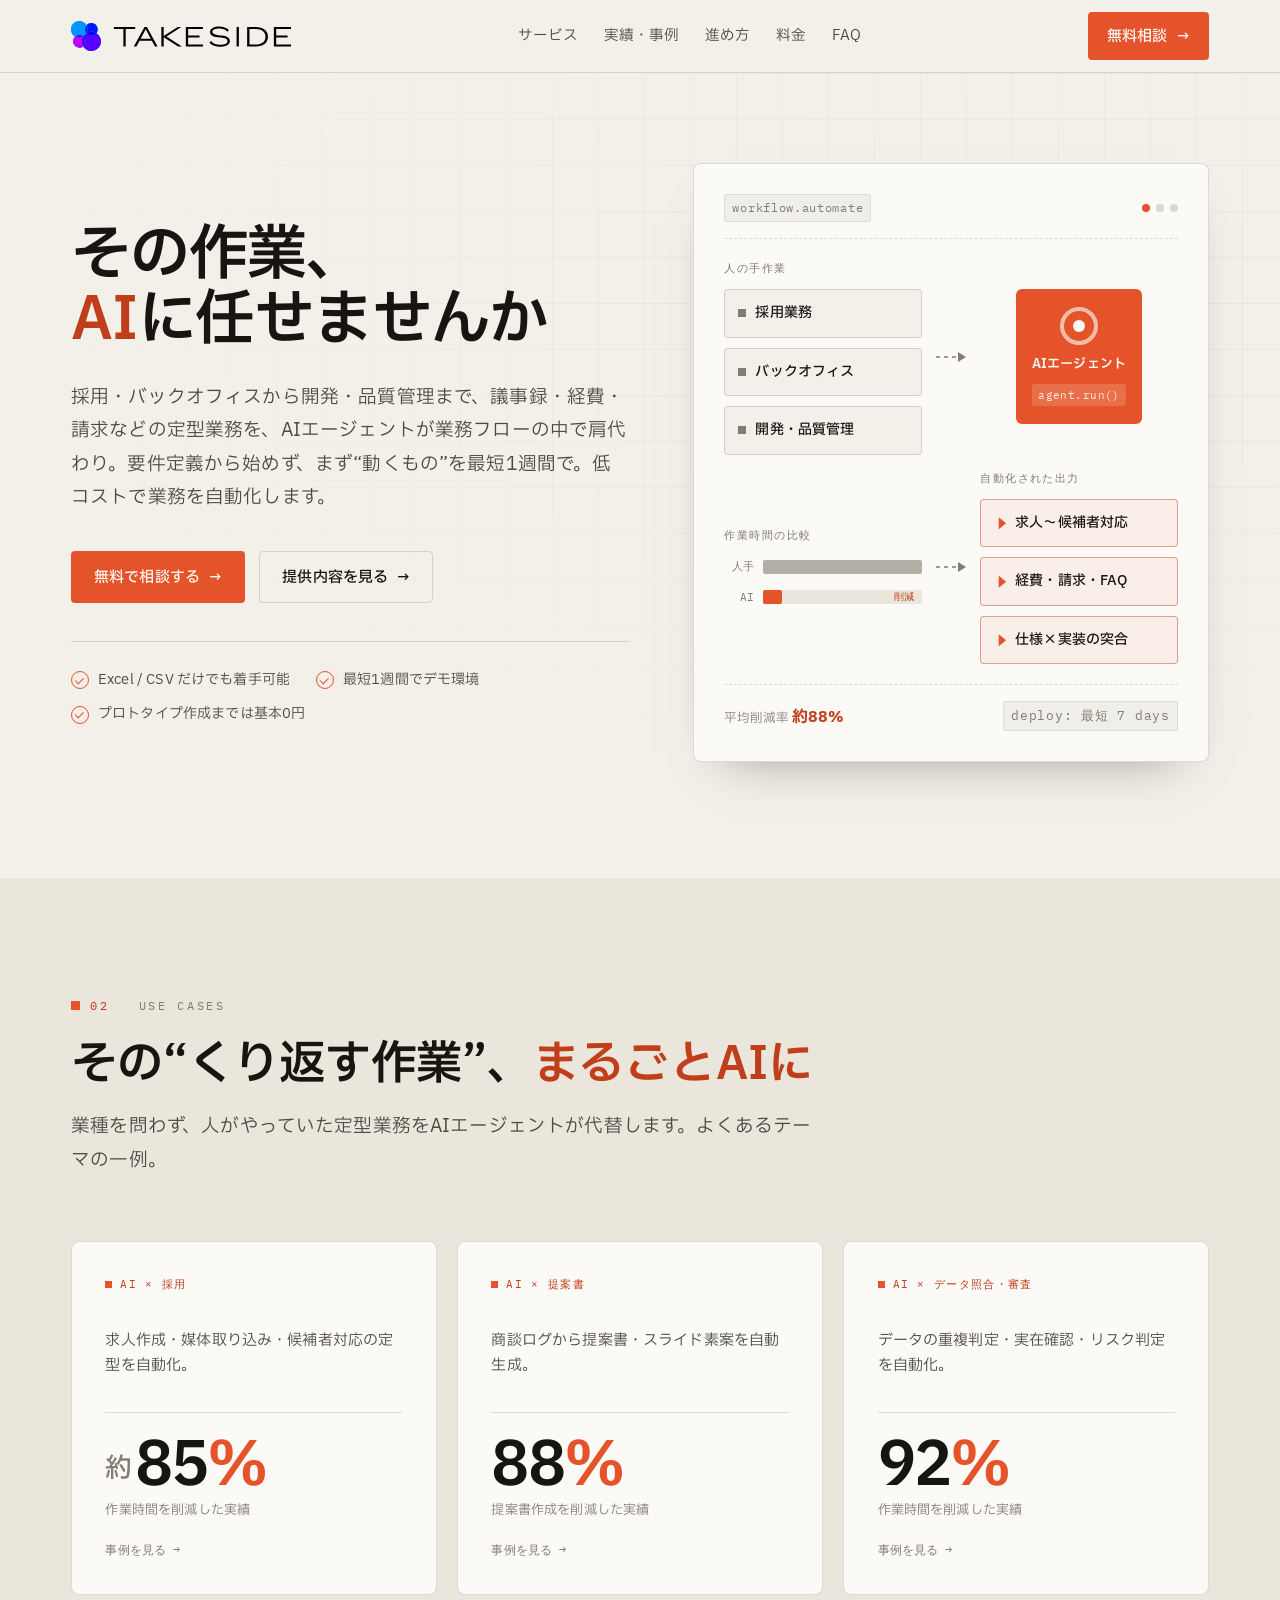
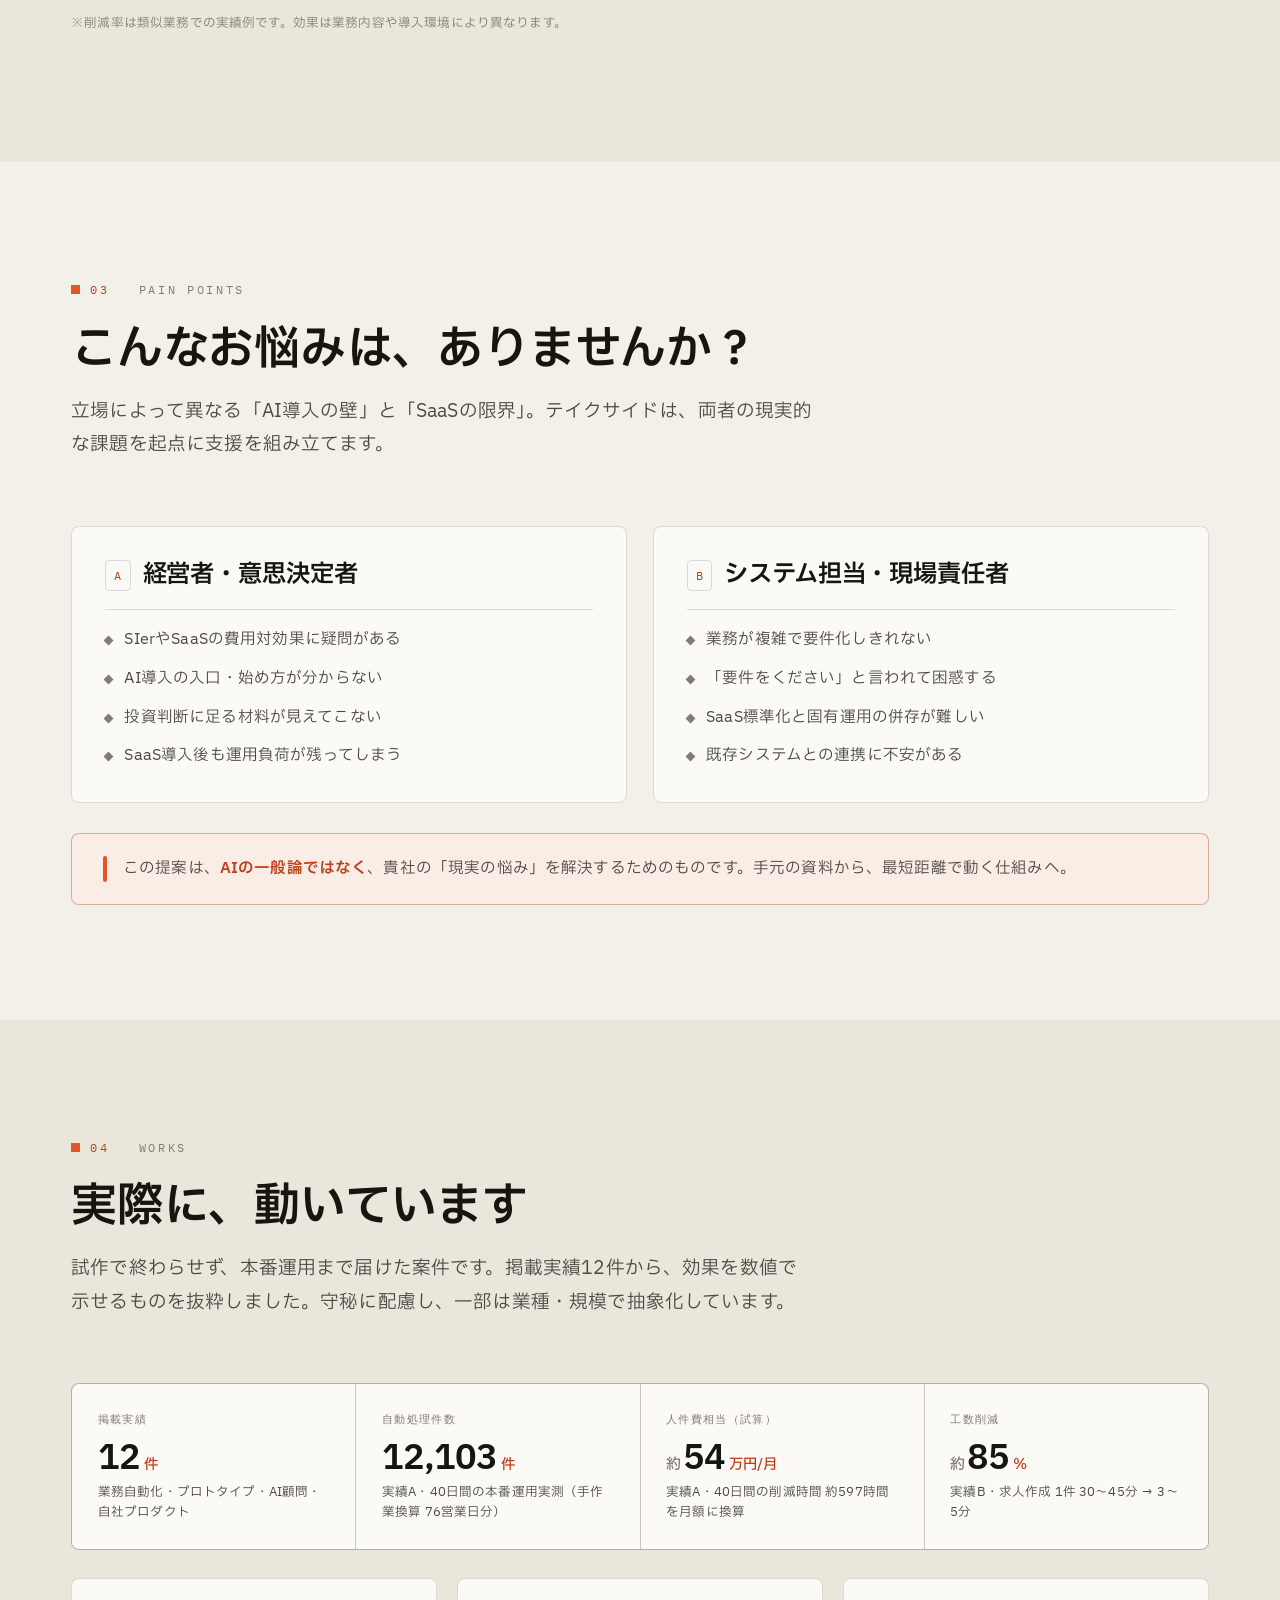
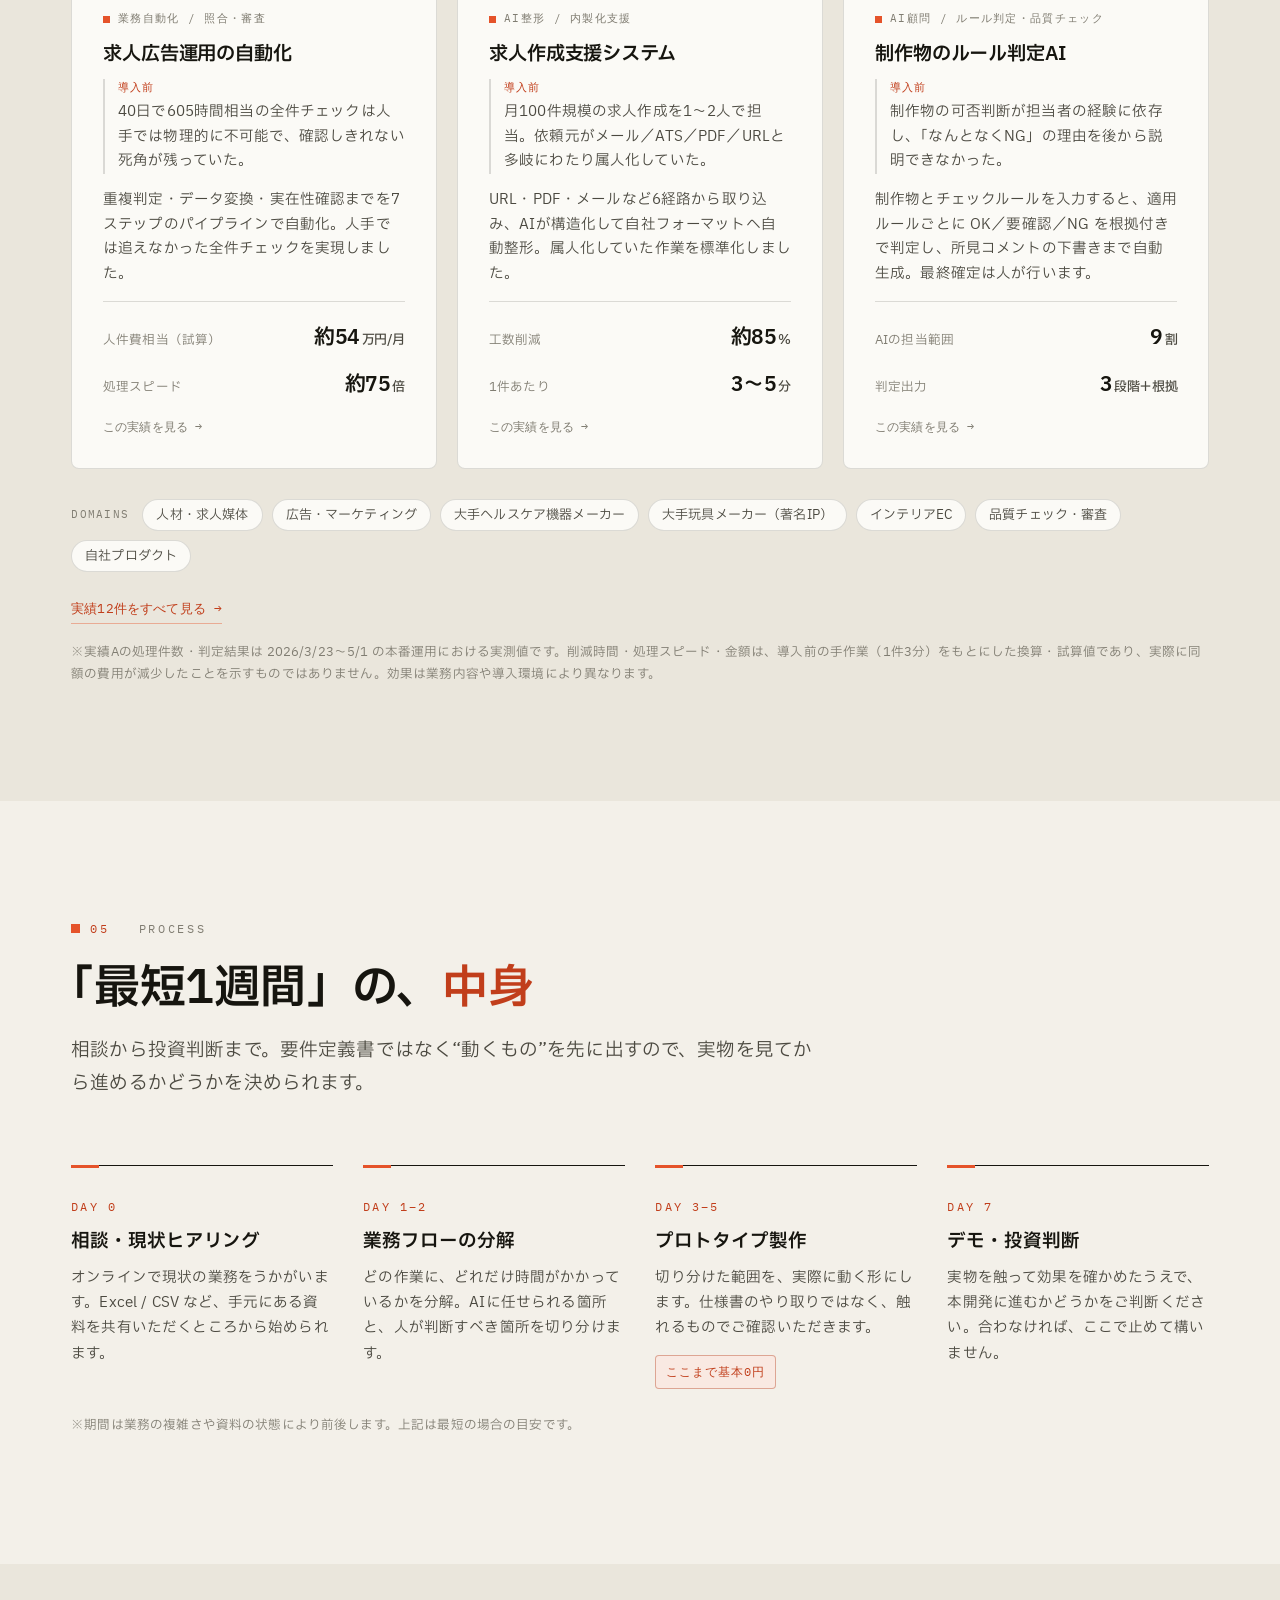
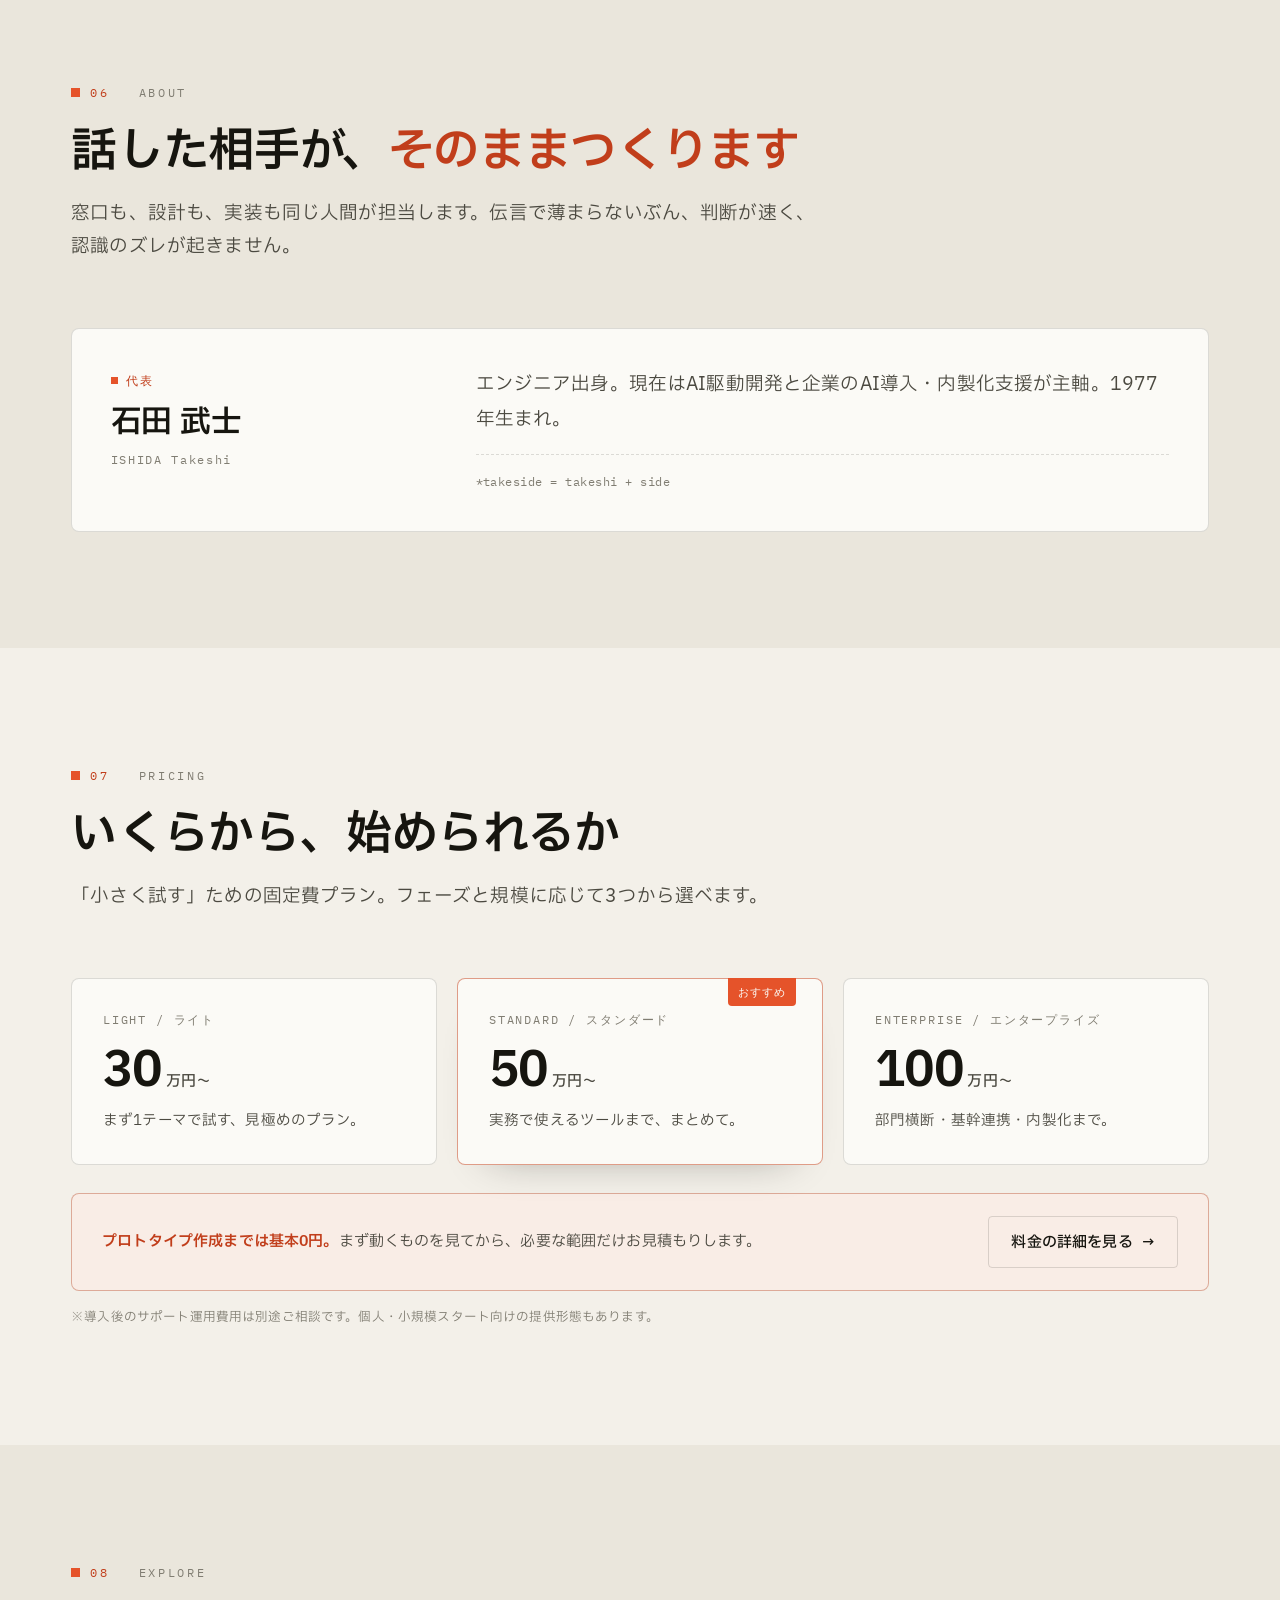
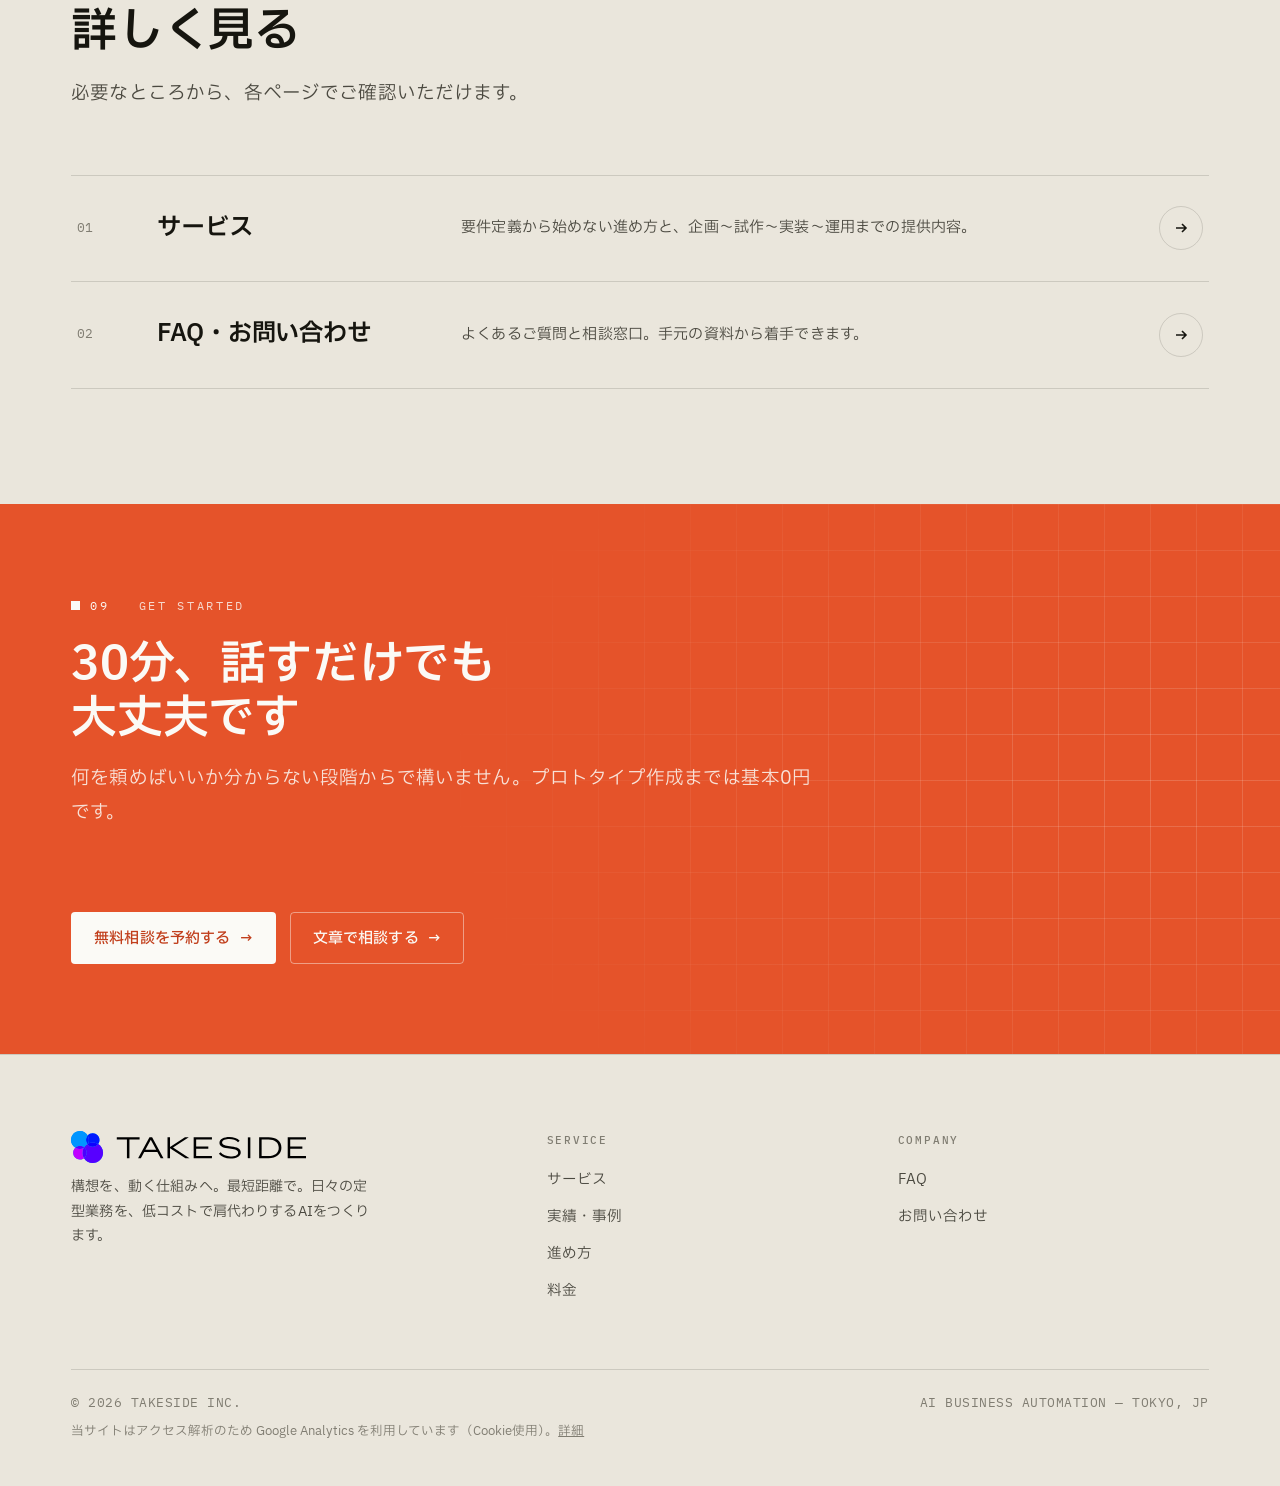
==== index.html @ a8984a15 "style: 見出しの文末の句点を外す Co-Authored-By: Claude Opus 5.5 <noreply@anthropic.com>" ====
<!DOCTYPE html>
<html lang="ja">
<head>
<meta charset="UTF-8" />
<meta name="viewport" content="width=device-width, initial-scale=1.0" />
<!-- Google Analytics (GA4) -->
<script async src="https://www.googletagmanager.com/gtag/js?id=G-G6KXZJPGRD"></script>
<script>
  window.dataLayer = window.dataLayer || [];
  function gtag(){dataLayer.push(arguments);}
  gtag('js', new Date());
  gtag('config', 'G-G6KXZJPGRD');
</script>
<meta name="theme-color" content="#F3F0E9" />
<meta name="description" content="テイクサイド株式会社 — 採用・バックオフィスから開発・品質管理まで、議事録・経費・請求などの定型業務をAIエージェントが自動化・代行。要件定義から始めず、まず動くものを最短1週間で。低コストで業務を肩代わりするAIをつくります。" />
<title>テイクサイド株式会社 | AI業務自動化・代行（採用・バックオフィス・開発）</title>
<link rel="canonical" href="https://takeside.co.jp/" />

<!-- OGP / SNS共有 -->
<meta property="og:type" content="website" />
<meta property="og:site_name" content="テイクサイド株式会社" />
<meta property="og:locale" content="ja_JP" />
<meta property="og:url" content="https://takeside.co.jp/" />
<meta property="og:title" content="その作業、AIに任せませんか| テイクサイド株式会社" />
<meta property="og:description" content="テイクサイド株式会社 — 採用・バックオフィスから開発・品質管理まで、議事録・経費・請求などの定型業務をAIエージェントが自動化・代行。要件定義から始めず、まず動くものを最短1週間で。低コストで業務を肩代わりするAIをつくります。" />
<meta property="og:image" content="https://takeside.co.jp/og-image.png" />
<meta property="og:image:width" content="1200" />
<meta property="og:image:height" content="630" />
<meta property="og:image:alt" content="テイクサイド株式会社 — その作業、AIに任せませんか。プロトタイプ作成まで基本0円・最短1週間でデモ。" />

<!-- Twitter / X カード -->
<meta name="twitter:card" content="summary_large_image" />
<meta name="twitter:title" content="その作業、AIに任せませんか| テイクサイド株式会社" />
<meta name="twitter:description" content="テイクサイド株式会社 — 採用・バックオフィスから開発・品質管理まで、議事録・経費・請求などの定型業務をAIエージェントが自動化・代行。要件定義から始めず、まず動くものを最短1週間で。低コストで業務を肩代わりするAIをつくります。" />
<meta name="twitter:image" content="https://takeside.co.jp/og-image.png" />

<link rel="icon" type="image/svg+xml" href="favicon.svg" />
<link rel="icon" type="image/png" sizes="32x32" href="favicon-32.png" />
<link rel="icon" type="image/png" sizes="16x16" href="favicon-16.png" />
<link rel="icon" href="favicon.ico" sizes="any" />
<link rel="apple-touch-icon" href="apple-touch-icon.png" />

<link rel="preconnect" href="https://fonts.googleapis.com" />
<link rel="preconnect" href="https://fonts.gstatic.com" crossorigin />
<link href="https://fonts.googleapis.com/css2?family=IBM+Plex+Mono:wght@400;500;600&family=IBM+Plex+Sans+JP:wght@400;500;600;700&family=IBM+Plex+Sans:wght@400;500;600&display=swap" rel="stylesheet" />
<link rel="stylesheet" href="styles.css" />

<!-- 構造化データ（組織情報） -->
<script type="application/ld+json">
{
  "@context": "https://schema.org",
  "@type": "Organization",
  "name": "テイクサイド株式会社",
  "alternateName": "TAKESIDE INC.",
  "url": "https://takeside.co.jp/",
  "logo": "https://takeside.co.jp/logo-takeside-color.png",
  "image": "https://takeside.co.jp/og-image.png",
  "description": "中小企業向けAI業務自動化・代行 & プロトタイプ・ツール開発。要件定義から始めず、まず動くプロトタイプを作り、実物を見ながら投資判断できる進め方を提供。",
  "email": "takeshi.ishida@takeside.co.jp",
  "address": {
    "@type": "PostalAddress",
    "postalCode": "167-0034",
    "addressRegion": "東京都",
    "addressLocality": "杉並区",
    "streetAddress": "桃井3-7-2-403",
    "addressCountry": "JP"
  },
  "founder": { "@type": "Person", "name": "石田 武士" },
  "knowsAbout": ["AI業務自動化・代行", "プロトタイプ開発", "業務自動化", "AIツール開発"]
}
</script>

<!-- 構造化データ（サービス・料金）— 金額はサイト掲載の固定費プランと一致させること -->
<script type="application/ld+json">
{
  "@context": "https://schema.org",
  "@type": "Service",
  "name": "AI業務自動化・代行 / プロトタイプ開発",
  "serviceType": "AI業務自動化",
  "url": "https://takeside.co.jp/service.html",
  "provider": {
    "@type": "Organization",
    "name": "テイクサイド株式会社",
    "url": "https://takeside.co.jp/"
  },
  "areaServed": { "@type": "Country", "name": "日本" },
  "description": "議事録・経費・請求などの定型業務をAIエージェントが肩代わり。要件定義から始めず、まず動くプロトタイプを最短1週間で作り、実物を見てから投資判断できます。プロトタイプ作成までは基本0円。",
  "hasOfferCatalog": {
    "@type": "OfferCatalog",
    "name": "固定費プラン",
    "itemListElement": [
      {
        "@type": "Offer",
        "name": "ライトプラン",
        "description": "1テーマの課題整理・簡易プロトタイプ作成・技術検証（PoC）",
        "priceSpecification": { "@type": "PriceSpecification", "minPrice": 300000, "priceCurrency": "JPY" }
      },
      {
        "@type": "Offer",
        "name": "スタンダードプラン",
        "description": "複数テーマの課題整理・実務で使えるツール開発・既存データ連携・運用テスト",
        "priceSpecification": { "@type": "PriceSpecification", "minPrice": 500000, "priceCurrency": "JPY" }
      },
      {
        "@type": "Offer",
        "name": "エンタープライズ",
        "description": "部門横断の業務フロー再構築・基幹システムAPI連携・セキュリティ要件対応・内製化支援",
        "priceSpecification": { "@type": "PriceSpecification", "minPrice": 1000000, "priceCurrency": "JPY" }
      }
    ]
  }
}
</script>
</head>
<body>

<!-- ============================ HEADER ============================ -->
<header class="site-header">
  <div class="wrap nav">
    <a class="brand" href="index.html" aria-label="TAKESIDE INC.">
      <img class="brand-logo" src="logo-takeside-color.svg" alt="TAKESIDE INC." width="300" height="41" />
    </a>
    <nav>
      <ul class="nav-links">
        <li><a href="service.html">サービス</a></li>
        <li><a href="works.html">実績・事例</a></li>
        <li><a href="index.html#process">進め方</a></li>
        <li><a href="pricing.html">料金</a></li>
        <li><a href="contact.html#faq">FAQ</a></li>
        <li class="m-cta"><a href="contact.html#contact">無料相談</a></li>
      </ul>
    </nav>
    <a class="btn btn-primary" href="contact.html#contact">無料相談<span class="arr">→</span></a>
    <button class="btn btn-ghost nav-toggle" aria-label="メニュー" aria-expanded="false">☰</button>
  </div>
</header>

<main>

<!-- ============================ HERO ============================ -->
<section class="hero">
  <div class="wrap hero-grid">
    <div class="hero-copy">
      <h1>その作業、<br /><span class="accent">AI</span>に任せませんか</h1>
      <p class="lead">採用・バックオフィスから開発・品質管理まで、議事録・経費・請求などの定型業務を、AIエージェントが業務フローの中で肩代わり。要件定義から始めず、まず“動くもの”を最短1週間で。低コストで業務を自動化します。</p>
      <div class="hero-cta">
        <a class="btn btn-primary" href="contact.html#contact">無料で相談する<span class="arr">→</span></a>
        <a class="btn btn-ghost" href="service.html#services">提供内容を見る<span class="arr">→</span></a>
      </div>
      <ul class="trust">
        <li><span class="tick"></span>Excel / CSV だけでも着手可能</li>
        <li><span class="tick"></span>最短1週間でデモ環境</li>
        <li><span class="tick"></span>プロトタイプ作成までは基本0円</li>
      </ul>
    </div>

    <!-- pipeline diagram -->
    <div class="pipe reveal">
      <div class="pipe-head">
        <span>workflow.automate</span>
        <span class="pipe-dots"><i></i><i></i><i></i></span>
      </div>
      <div class="pipe-flow">
        <div class="pipe-col">
          <span class="col-label">人の手作業</span>
          <div class="chip in"><span class="glyph"></span>採用業務</div>
          <div class="chip in"><span class="glyph"></span>バックオフィス</div>
          <div class="chip in"><span class="glyph"></span>開発・品質管理</div>
        </div>
        <div class="pipe-arrow" aria-hidden="true">
          <svg viewBox="0 0 30 16"><line class="ln" x1="0" y1="8" x2="22" y2="8"/><path class="hd" d="M22 3l8 5-8 5z"/></svg>
        </div>
        <div class="pipe-node">
          <span class="ring"><span class="pulse"></span><span class="core"></span></span>
          <span class="nm">AIエージェント</span>
          <span class="ev">agent.run()</span>
        </div>
      </div>
      <div class="pipe-flow" style="margin-top:14px;">
        <div class="pipe-reduce" aria-label="作業時間の比較イメージ。手作業に対し、AI導入後は作業時間を大幅に削減">
          <span class="rd-label">作業時間の比較</span>
          <div class="rd-row">
            <span class="rd-k">人手</span>
            <span class="rd-bar"><i class="rd-fill rd-manual" style="width:100%"></i></span>
          </div>
          <div class="rd-row">
            <span class="rd-k">AI</span>
            <span class="rd-bar"><i class="rd-fill rd-ai" style="width:12%"></i><span class="rd-cut">削減</span></span>
          </div>
        </div>
        <div class="pipe-arrow" aria-hidden="true">
          <svg viewBox="0 0 30 16"><line class="ln" x1="0" y1="8" x2="22" y2="8"/><path class="hd" d="M22 3l8 5-8 5z"/></svg>
        </div>
        <div class="pipe-col">
          <span class="col-label">自動化された出力</span>
          <div class="chip out"><span class="glyph"></span>求人〜候補者対応</div>
          <div class="chip out"><span class="glyph"></span>経費・請求・FAQ</div>
          <div class="chip out"><span class="glyph"></span>仕様×実装の突合</div>
        </div>
      </div>
      <div class="pipe-foot">
        <span class="stat">平均削減率 <b>約88%</b></span>
        <span class="code">deploy: 最短 7 days</span>
      </div>
    </div>
  </div>
</section>

<!-- ============================ USE CASES ============================ -->
<section class="section usecases" id="usecases">
  <div class="wrap">
    <div class="section-head">
      <span class="eyebrow"><span class="idx">02</span>&nbsp;&nbsp;Use Cases</span>
      <h2 class="h2">その“くり返す作業”、<span class="accent">まるごとAIに</span></h2>
      <p class="lead">業種を問わず、人がやっていた定型業務をAIエージェントが代替します。よくあるテーマの一例。</p>
    </div>

    <div class="cases">
      <a class="case reveal" href="works.html#work-b">
        <span class="tag">AI × 採用</span>
        <p class="desc">求人作成・媒体取り込み・候補者対応の定型を自動化。</p>
        <div class="stat">
          <div class="num"><span class="approx">約</span>85<em>%</em></div>
          <div class="cap">作業時間を削減した実績</div>
        </div>
        <span class="more">事例を見る →</span>
      </a>
      <a class="case reveal" href="works.html#ref-proposal">
        <span class="tag">AI × 提案書</span>
        <p class="desc">商談ログから提案書・スライド素案を自動生成。</p>
        <div class="stat">
          <div class="num">88<em>%</em></div>
          <div class="cap">提案書作成を削減した実績</div>
        </div>
        <span class="more">事例を見る →</span>
      </a>
      <a class="case reveal" href="works.html#ref-audit">
        <span class="tag">AI × データ照合・審査</span>
        <p class="desc">データの重複判定・実在確認・リスク判定を自動化。</p>
        <div class="stat">
          <div class="num">92<em>%</em></div>
          <div class="cap">作業時間を削減した実績</div>
        </div>
        <span class="more">事例を見る →</span>
      </a>
    </div>
    <p class="cases-note">※削減率は類似業務での実績例です。効果は業務内容や導入環境により異なります。</p>
  </div>
</section>

<!-- ============================ PAIN POINTS ============================ -->
<section class="section">
  <div class="wrap">
    <div class="section-head">
      <span class="eyebrow"><span class="idx">03</span>&nbsp;&nbsp;Pain Points</span>
      <h2 class="h2">こんなお悩みは、ありませんか？</h2>
      <p class="lead">立場によって異なる「AI導入の壁」と「SaaSの限界」。テイクサイドは、両者の現実的な課題を起点に支援を組み立てます。</p>
    </div>

    <div class="pains">
      <div class="pain reveal">
        <div class="who"><span class="no">A</span><h3>経営者・意思決定者</h3></div>
        <ul>
          <li>SIerやSaaSの費用対効果に疑問がある</li>
          <li>AI導入の入口・始め方が分からない</li>
          <li>投資判断に足る材料が見えてこない</li>
          <li>SaaS導入後も運用負荷が残ってしまう</li>
        </ul>
      </div>
      <div class="pain reveal">
        <div class="who"><span class="no">B</span><h3>システム担当・現場責任者</h3></div>
        <ul>
          <li>業務が複雑で要件化しきれない</li>
          <li>「要件をください」と言われて困惑する</li>
          <li>SaaS標準化と固有運用の併存が難しい</li>
          <li>既存システムとの連携に不安がある</li>
        </ul>
      </div>
      <div class="pain-foot reveal">
        <span class="bar"></span>
        <p>この提案は、<b>AIの一般論ではなく</b>、貴社の「現実の悩み」を解決するためのものです。手元の資料から、最短距離で動く仕組みへ。</p>
      </div>
    </div>
  </div>
</section>

<!-- ============================ WORKS ============================ -->
<section class="section works-teaser" id="works">
  <div class="wrap">
    <div class="section-head">
      <span class="eyebrow"><span class="idx">04</span>&nbsp;&nbsp;Works</span>
      <h2 class="h2">実際に、動いています</h2>
      <p class="lead">試作で終わらせず、本番運用まで届けた案件です。掲載実績12件から、効果を数値で示せるものを抜粋しました。守秘に配慮し、一部は業種・規模で抽象化しています。</p>
    </div>

    <!-- 実績の「総量」を先に置く。カード3枚だけだと“たまたま良い案件”に見えるため -->
    <div class="wk-figures reveal">
      <div class="wk-fig">
        <span class="k">掲載実績</span>
        <span class="v">12<em>件</em></span>
        <span class="s">業務自動化・プロトタイプ・AI顧問・自社プロダクト</span>
      </div>
      <div class="wk-fig">
        <span class="k">自動処理件数</span>
        <span class="v">12,103<em>件</em></span>
        <span class="s">実績A・40日間の本番運用実測（手作業換算 76営業日分）</span>
      </div>
      <div class="wk-fig">
        <span class="k">人件費相当（試算）</span>
        <span class="v"><span class="approx">約</span>54<em>万円/月</em></span>
        <span class="s">実績A・40日間の削減時間 約597時間を月額に換算</span>
      </div>
      <div class="wk-fig">
        <span class="k">工数削減</span>
        <span class="v"><span class="approx">約</span>85<em>%</em></span>
        <span class="s">実績B・求人作成 1件 30〜45分 → 3〜5分</span>
      </div>
    </div>

    <div class="wk-list">
      <a class="wk reveal" href="works.html#work-a">
        <span class="wk-cat">業務自動化 / 照合・審査</span>
        <h3>求人広告運用の自動化</h3>
        <p class="wk-before"><span class="k">導入前</span>40日で605時間相当の全件チェックは人手では物理的に不可能で、確認しきれない死角が残っていた。</p>
        <p>重複判定・データ変換・実在性確認までを7ステップのパイプラインで自動化。人手では追えなかった全件チェックを実現しました。</p>
        <dl class="wk-metrics">
          <div><dt>人件費相当（試算）</dt><dd>約54<em>万円/月</em></dd></div>
          <div><dt>処理スピード</dt><dd>約75<em>倍</em></dd></div>
        </dl>
        <span class="wk-more">この実績を見る →</span>
      </a>

      <a class="wk reveal" href="works.html#work-b">
        <span class="wk-cat">AI整形 / 内製化支援</span>
        <h3>求人作成支援システム</h3>
        <p class="wk-before"><span class="k">導入前</span>月100件規模の求人作成を1〜2人で担当。依頼元がメール／ATS／PDF／URLと多岐にわたり属人化していた。</p>
        <p>URL・PDF・メールなど6経路から取り込み、AIが構造化して自社フォーマットへ自動整形。属人化していた作業を標準化しました。</p>
        <dl class="wk-metrics">
          <div><dt>工数削減</dt><dd>約85<em>%</em></dd></div>
          <div><dt>1件あたり</dt><dd>3〜5<em>分</em></dd></div>
        </dl>
        <span class="wk-more">この実績を見る →</span>
      </a>

      <a class="wk reveal" href="works.html#work-m">
        <span class="wk-cat">AI顧問 / ルール判定・品質チェック</span>
        <h3>制作物のルール判定AI</h3>
        <p class="wk-before"><span class="k">導入前</span>制作物の可否判断が担当者の経験に依存し、「なんとなくNG」の理由を後から説明できなかった。</p>
        <p>制作物とチェックルールを入力すると、適用ルールごとに OK／要確認／NG を根拠付きで判定し、所見コメントの下書きまで自動生成。最終確定は人が行います。</p>
        <dl class="wk-metrics">
          <div><dt>AIの担当範囲</dt><dd>9<em>割</em></dd></div>
          <div><dt>判定出力</dt><dd>3<em>段階＋根拠</em></dd></div>
        </dl>
        <span class="wk-more">この実績を見る →</span>
      </a>
    </div>

    <!-- 「どの業界でも通じる」の裏付けとして、支援してきた領域の広がりを一列で示す -->
    <div class="wk-domains reveal">
      <span class="lb">Domains</span>
      <span class="d">人材・求人媒体</span>
      <span class="d">広告・マーケティング</span>
      <span class="d">大手ヘルスケア機器メーカー</span>
      <span class="d">大手玩具メーカー（著名IP）</span>
      <span class="d">インテリアEC</span>
      <span class="d">品質チェック・審査</span>
      <span class="d">自社プロダクト</span>
    </div>

    <a class="wk-all" href="works.html">実績12件をすべて見る →</a>
    <p class="wk-note">※実績Aの処理件数・判定結果は 2026/3/23〜5/1 の本番運用における実測値です。削減時間・処理スピード・金額は、導入前の手作業（1件3分）をもとにした換算・試算値であり、実際に同額の費用が減少したことを示すものではありません。効果は業務内容や導入環境により異なります。</p>
  </div>
</section>

<!-- ============================ PROCESS ============================ -->
<section class="section process" id="process">
  <div class="wrap">
    <div class="section-head">
      <span class="eyebrow"><span class="idx">05</span>&nbsp;&nbsp;Process</span>
      <h2 class="h2">「最短1週間」の、<span class="accent">中身</span></h2>
      <p class="lead">相談から投資判断まで。要件定義書ではなく“動くもの”を先に出すので、実物を見てから進めるかどうかを決められます。</p>
    </div>

    <ol class="proc">
      <li class="step reveal">
        <span class="day">Day 0</span>
        <h3>相談・現状ヒアリング</h3>
        <p>オンラインで現状の業務をうかがいます。Excel / CSV など、手元にある資料を共有いただくところから始められます。</p>
      </li>
      <li class="step reveal">
        <span class="day">Day 1–2</span>
        <h3>業務フローの分解</h3>
        <p>どの作業に、どれだけ時間がかかっているかを分解。AIに任せられる箇所と、人が判断すべき箇所を切り分けます。</p>
      </li>
      <li class="step reveal">
        <span class="day">Day 3–5</span>
        <h3>プロトタイプ製作</h3>
        <p>切り分けた範囲を、実際に動く形にします。仕様書のやり取りではなく、触れるものでご確認いただきます。</p>
        <span class="free">ここまで基本0円</span>
      </li>
      <li class="step reveal">
        <span class="day">Day 7</span>
        <h3>デモ・投資判断</h3>
        <p>実物を触って効果を確かめたうえで、本開発に進むかどうかをご判断ください。合わなければ、ここで止めて構いません。</p>
      </li>
    </ol>
    <p class="proc-note">※期間は業務の複雑さや資料の状態により前後します。上記は最短の場合の目安です。</p>
  </div>
</section>

<!-- ============================ ABOUT ============================ -->
<section class="section about" id="about">
  <div class="wrap">
    <div class="section-head">
      <span class="eyebrow"><span class="idx">06</span>&nbsp;&nbsp;About</span>
      <h2 class="h2">話した相手が、<span class="accent">そのままつくります</span></h2>
      <p class="lead">窓口も、設計も、実装も同じ人間が担当します。伝言で薄まらないぶん、判断が速く、認識のズレが起きません。</p>
    </div>

    <div class="ab reveal">
      <div class="ab-id">
        <span class="ab-role">代表</span>
        <h3 class="ab-name">石田 武士</h3>
        <span class="ab-name-en">ISHIDA Takeshi</span>
      </div>
      <div class="ab-body">
        <p>エンジニア出身。現在はAI駆動開発と企業のAI導入・内製化支援が主軸。1977年生まれ。</p>
        <p class="ab-note">*takeside = takeshi + side</p>
      </div>
    </div>
  </div>
</section>

<!-- ============================ PRICING ============================ -->
<section class="section pricing-teaser" id="pricing">
  <div class="wrap">
    <div class="section-head">
      <span class="eyebrow"><span class="idx">07</span>&nbsp;&nbsp;Pricing</span>
      <h2 class="h2">いくらから、始められるか</h2>
      <p class="lead">「小さく試す」ための固定費プラン。フェーズと規模に応じて3つから選べます。</p>
    </div>

    <div class="pr-list">
      <div class="pr reveal">
        <span class="pr-name">Light / ライト</span>
        <div class="pr-price"><span class="v">30</span><span class="u">万円〜</span></div>
        <p>まず1テーマで試す、見極めのプラン。</p>
      </div>
      <div class="pr feat reveal">
        <span class="pr-flag">おすすめ</span>
        <span class="pr-name">Standard / スタンダード</span>
        <div class="pr-price"><span class="v">50</span><span class="u">万円〜</span></div>
        <p>実務で使えるツールまで、まとめて。</p>
      </div>
      <div class="pr reveal">
        <span class="pr-name">Enterprise / エンタープライズ</span>
        <div class="pr-price"><span class="v">100</span><span class="u">万円〜</span></div>
        <p>部門横断・基幹連携・内製化まで。</p>
      </div>
    </div>

    <div class="pr-foot reveal">
      <p><b>プロトタイプ作成までは基本0円。</b>まず動くものを見てから、必要な範囲だけお見積もりします。</p>
      <a class="btn btn-ghost" href="pricing.html">料金の詳細を見る<span class="arr">→</span></a>
    </div>
    <p class="pr-note">※導入後のサポート運用費用は別途ご相談です。個人・小規模スタート向けの提供形態もあります。</p>
  </div>
</section>

<!-- ============================ EXPLORE ============================ -->
<section class="section explore-band">
  <div class="wrap">
    <div class="section-head">
      <span class="eyebrow"><span class="idx">08</span>&nbsp;&nbsp;Explore</span>
      <h2 class="h2">詳しく見る</h2>
      <p class="lead">必要なところから、各ページでご確認いただけます。</p>
    </div>

    <div class="explore-list">
      <a class="exp reveal" href="service.html">
        <span class="no">01</span>
        <h3>サービス</h3>
        <span class="d">要件定義から始めない進め方と、企画〜試作〜実装〜運用までの提供内容。</span>
        <span class="go"><svg width="16" height="16" viewBox="0 0 16 16" fill="none" stroke-width="1.6"><path d="M3 8h10M9 4l4 4-4 4"/></svg></span>
      </a>
      <a class="exp reveal" href="contact.html#faq">
        <span class="no">02</span>
        <h3>FAQ・お問い合わせ</h3>
        <span class="d">よくあるご質問と相談窓口。手元の資料から着手できます。</span>
        <span class="go"><svg width="16" height="16" viewBox="0 0 16 16" fill="none" stroke-width="1.6"><path d="M3 8h10M9 4l4 4-4 4"/></svg></span>
      </a>
    </div>
  </div>
</section>

<!-- ============================ CTA BAND ============================ -->
<section class="cta-band" id="contact-cta">
  <div class="wrap cta-inner">
    <div>
      <span class="eyebrow"><span class="idx">09</span>&nbsp;&nbsp;Get Started</span>
      <h2 style="margin-top:18px;">30分、話すだけでも<br />大丈夫です</h2>
      <p class="lead">何を頼めばいいか分からない段階からで構いません。プロトタイプ作成までは基本0円です。</p>
    </div>
    <div class="hero-cta">
      <a class="btn btn-primary" href="https://calendar.google.com/calendar/appointments/schedules/AcZssZ2cwf1pSHmtPj2GKnBprV_JeadK1kNqDCPhiUn0WTrGW8DF6CZY1ZC_989tFxsOzMI3i6f59jqI" target="_blank" rel="noopener">無料相談を予約する<span class="arr">→</span></a>
      <a class="btn btn-ghost" href="contact.html#contact">文章で相談する<span class="arr">→</span></a>
    </div>
  </div>
</section>

</main>

<!-- ============================ FOOTER ============================ -->
<footer class="site-footer">
  <div class="wrap">
    <div class="foot-grid">
      <div class="foot-brand">
        <a class="brand" href="index.html" aria-label="TAKESIDE INC.">
          <img class="brand-logo" src="logo-takeside-color.svg" alt="TAKESIDE INC." width="300" height="41" loading="lazy" />
        </a>
        <p>構想を、動く仕組みへ。最短距離で。日々の定型業務を、低コストで肩代わりするAIをつくります。</p>
      </div>
      <div class="foot-col">
        <h4>Service</h4>
        <ul>
          <li><a href="service.html">サービス</a></li>
          <li><a href="works.html">実績・事例</a></li>
          <li><a href="index.html#process">進め方</a></li>
          <li><a href="pricing.html">料金</a></li>
        </ul>
      </div>
      <div class="foot-col">
        <h4>Company</h4>
        <ul>
          <li><a href="contact.html#faq">FAQ</a></li>
          <li><a href="contact.html#contact">お問い合わせ</a></li>
        </ul>
      </div>
    </div>
    <div class="foot-bottom">
      <small>© 2026 TAKESIDE INC.</small>
      <small>AI BUSINESS AUTOMATION — TOKYO, JP</small>
    </div>
    <p class="foot-bottom" style="border-top:none;padding-top:0;margin-top:8px;"><small style="font-family:var(--font-jp);letter-spacing:0;">当サイトはアクセス解析のため Google Analytics を利用しています（Cookie使用）。<a href="https://policies.google.com/technologies/partner-sites" target="_blank" rel="noopener" style="color:inherit;text-decoration:underline;">詳細</a></small></p>
  </div>
</footer>

<!-- ============================ MOBILE STICKY CTA ============================ -->
<div class="mobile-cta">
  <a class="btn btn-primary" href="contact.html#contact">無料で相談する<span class="arr">&rarr;</span></a>
</div>


<!-- ============================ SCRIPT ============================ -->
<script>
  (function () {
    var els = document.querySelectorAll('.reveal');
    if ('IntersectionObserver' in window) {
      var io = new IntersectionObserver(function (entries) {
        entries.forEach(function (en) { if (en.isIntersecting) { en.target.classList.add('in'); io.unobserve(en.target); } });
      }, { threshold: 0.12, rootMargin: '0px 0px -8% 0px' });
      els.forEach(function (e, i) { e.style.transitionDelay = (Math.min(i % 4, 3) * 70) + 'ms'; io.observe(e); });
    } else {
      els.forEach(function (e) { e.classList.add('in'); });
    }
    var tgl = document.querySelector('.nav-toggle');
    var hdr = document.querySelector('.site-header');
    if (tgl && hdr) {
      tgl.addEventListener('click', function () {
        var open = hdr.classList.toggle('nav-open');
        tgl.setAttribute('aria-expanded', open ? 'true' : 'false');
        tgl.textContent = open ? '✕' : '☰';
      });
    }
  })();
</script>

</body>
</html>
---- styles.css ----
/* =========================================================================
   TAKESIDE — Engineered / 設計図  design system
   Paper × Ink × Vermilion. IBM Plex Sans JP / Mono.
   ========================================================================= */

:root {
  /* --- palette --- */
  --paper:    #F3F0E9;   /* warm off-white canvas */
  --paper-2:  #EAE6DC;   /* sunken panel */
  --paper-3:  #FBFAF6;   /* raised card */
  --ink:      #16150F;   /* near-black warm */
  --ink-2:    #4B4940;   /* secondary text */
  --ink-3:    #807D72;   /* tertiary / captions */
  --line:     rgba(22,21,15,0.14);
  --line-2:   rgba(22,21,15,0.08);

  /* accent (overridable by Tweaks) */
  --accent:   #E5532A;   /* vermilion */
  --accent-2: #C13E1B;   /* darker vermilion for text-on-paper */
  --on-accent:#FBFAF6;

  /* night section */
  --night:    #14130E;
  --night-2:  #1E1C15;
  --night-line: rgba(243,240,233,0.12);
  --paper-on-night: #EFEBE1;
  --ink-on-night: #9C988B;

  /* --- type scale --- */
  --font-jp: "IBM Plex Sans JP", system-ui, sans-serif;
  --font-en: "IBM Plex Sans", var(--font-jp);
  --font-mono: "IBM Plex Mono", ui-monospace, monospace;

  --t-display: clamp(40px, 6.2vw, 92px);
  --t-h2:      clamp(28px, 3.6vw, 50px);
  --t-h3:      clamp(20px, 1.9vw, 27px);
  --t-lead:    clamp(17px, 1.45vw, 21px);
  --t-body:    clamp(15px, 1.15vw, 17px);
  --t-small:   13px;
  --t-mono:    12px;

  /* --- spacing --- */
  --gut: clamp(20px, 4vw, 64px);
  --maxw: 1240px;
  --sect-y: clamp(72px, 9vw, 140px);
  --radius: 4px;
}

* { box-sizing: border-box; }

html { scroll-behavior: smooth; }

/* アンカー着地時、position:sticky のヘッダー(72px)が対象を隠さないように逃がす */
:target { scroll-margin-top: 96px; }

body {
  margin: 0;
  background: var(--paper);
  color: var(--ink);
  font-family: var(--font-jp);
  font-size: var(--t-body);
  line-height: 1.75;
  -webkit-font-smoothing: antialiased;
  text-rendering: optimizeLegibility;
  letter-spacing: 0.01em;
}

::selection { background: var(--accent); color: var(--on-accent); }

a { color: inherit; text-decoration: none; }
img, svg { display: block; max-width: 100%; }

.wrap {
  width: 100%;
  max-width: var(--maxw);
  margin-inline: auto;
  padding-inline: var(--gut);
}

/* ---- mono eyebrow label ---- */
.eyebrow {
  font-family: var(--font-mono);
  font-size: var(--t-mono);
  letter-spacing: 0.22em;
  text-transform: uppercase;
  color: var(--ink-3);
  display: inline-flex;
  align-items: center;
  gap: 10px;
}
.eyebrow::before {
  content: "";
  width: 9px; height: 9px;
  background: var(--accent);
  display: inline-block;
}
.eyebrow .idx { color: var(--accent-2); }

/* ---- headings ---- */
h1, h2, h3 { margin: 0; font-weight: 600; line-height: 1.18; letter-spacing: -0.005em; }
.h2 { font-size: var(--t-h2); font-weight: 600; line-height: 1.2; }
.lead { font-size: var(--t-lead); color: var(--ink-2); line-height: 1.8; max-width: 62ch; }

/* 日本語の改行位置制御。
   auto-phrase = 文節単位で折り返す（「まるごとAI/に。」のような分断を防ぐ）
   pretty      = 最終行に1〜2文字だけ残る孤立行を避ける
   どちらも未対応ブラウザでは既定の折り返しにフォールバックする。

   見出しに限定している。長いリード文に auto-phrase をかけると
   毎行が文節末で切れて右端が大きくガタつくため、本文は既定の禁則処理に任せる。 */
h1, h2, h3, h4, .h2 {
  text-wrap: pretty;
  /* 行頭の「『（ が持つ字面の余白を詰める。
     これがないと「「最短1週間」の、中身。」のような見出しだけ左に食い込んで見える。 */
  text-spacing-trim: trim-start;
}
/* 見出しのハード改行はデスクトップの2行構成を作るためのもの。
   狭い画面では前半だけで折り返しが起き、「なぜ、従来のシステム開 / 発では / …」のように
   中間行が数文字だけになって崩れる。狭幅では改行指定を無効化して自然な折り返しに任せる。 */
@media (max-width: 600px) {
  h1 br, h2 br, h3 br, .h2 br { display: none; }
}

/* auto-phrase は文節内で改行しないぶん、要素の min-content 幅を「最長の文節」まで押し上げる。
   320px級の画面では見出しの1文節（例:「まず試してみませんか。」= 28px×11字 ≒ 308px）が
   本文カラム(265px)より広くなり、flexの子がその幅で固定されて溢れる。
   works.html のCTA帯で実際に文字が切れていた（overflow:hidden のため横スクロールは出ない）。
   文節折り返しが効くのは行が複数になる中〜広幅なので、480px以上に限定する。 */
@media (min-width: 480px) {
  h1, h2, h3, h4, .h2 { word-break: auto-phrase; }
}
/* 480px未満でも h3/h4 は解禁する。溢れたのは h2(28px級)で、
   h3/h4(20px級)の1文節はカード内幅に収まるため安全（全ページ×全幅で実測確認済み）。 */
@media (max-width: 479px) {
  h3, h4 { word-break: auto-phrase; }
}

.accent { color: var(--accent-2); }
.mono { font-family: var(--font-mono); }

/* =========================================================================
   HEADER
   ========================================================================= */
.site-header {
  position: sticky; top: 0; z-index: 50;
  background: color-mix(in srgb, var(--paper) 86%, transparent);
  backdrop-filter: saturate(140%) blur(10px);
  border-bottom: 1px solid var(--line);
}
.nav {
  display: flex; align-items: center; justify-content: space-between;
  height: 72px;
}
.brand { display: flex; align-items: center; gap: 12px; }
.brand-logo { height: 30px; width: auto; display: block; }
.foot-brand .brand-logo { height: 32px; }
.brand .mark { width: 30px; height: 30px; flex: none; }
.brand .name {
  font-family: var(--font-en);
  font-weight: 600; font-size: 19px; letter-spacing: 0.14em;
}
.brand .name b { color: var(--accent-2); font-weight: 600; }
.nav-links { display: flex; align-items: center; gap: clamp(14px, 2vw, 30px); list-style: none; margin: 0; padding: 0; }
.nav-links a {
  font-size: 14.5px; color: var(--ink-2); position: relative; padding: 6px 0;
  transition: color .18s ease;
}
.nav-links a:hover { color: var(--ink); }
.nav-links a::after {
  content: ""; position: absolute; left: 0; bottom: 0; height: 2px; width: 0;
  background: var(--accent); transition: width .2s ease;
}
.nav-links a:hover::after { width: 100%; }

.btn {
  display: inline-flex; align-items: center; gap: 9px;
  font-family: var(--font-en); font-weight: 500; font-size: 15px;
  padding: 12px 22px; border-radius: var(--radius);
  border: 1px solid transparent; cursor: pointer;
  transition: transform .12s ease, background .18s ease, border-color .18s ease, color .18s ease;
  white-space: nowrap;
}
.btn:active { transform: translateY(1px); }
.btn-primary { background: var(--accent); color: var(--on-accent); }
.btn-primary:hover { background: var(--accent-2); }
.btn-ghost { background: transparent; color: var(--ink); border-color: var(--line); }
.btn-ghost:hover { border-color: var(--ink); }
.btn .arr { transition: transform .18s ease; }
.btn:hover .arr { transform: translateX(3px); }
.nav .btn { padding: 10px 18px; }

.nav-toggle { display: none; }

/* =========================================================================
   HERO
   ========================================================================= */
.hero { padding-top: clamp(52px, 7vw, 96px); padding-bottom: var(--sect-y); position: relative; overflow: hidden; }
.hero-grid {
  display: grid;
  grid-template-columns: minmax(0, 1.04fr) minmax(0, 0.96fr);
  gap: clamp(36px, 5vw, 72px);
  align-items: center;
}
/* 見出しのサイズ基準をビューポートではなく本文カラム自身にする。
   --t-display は 6.2vw 基準だが、ヒーロー本文は2カラムの左側（実測で幅の約39%）しかなく、
   1440px では 88px まで育って「AIに任せませ／んか。」と割れていた。
   cqw なら器の幅に追随するので、どの幅でも2行に収まる。
   （コンテナクエリ非対応環境では下の宣言が無効になり var(--t-display) にフォールバックする） */
.hero-copy { container-type: inline-size; }
.hero h1 {
  font-size: var(--t-display);
  /* 最長行「AIに任せませんか。」の実測が 8.97em ＝ 器の 11.15% が2行に収まる上限。
     フォント読込差のぶんを見て 10.7cqw に置く（h1のコピーを変えたら要再計測）。 */
  font-size: clamp(28px, 10.7cqw, 68px);
  font-weight: 600;
  letter-spacing: -0.02em;
  line-height: 1.08;
  margin-top: 26px;
}
.hero h1 .accent { display: inline; }
.hero .lead { margin-top: 28px; }
.hero-cta { display: flex; flex-wrap: wrap; gap: 14px; margin-top: 36px; }

.trust {
  display: flex; flex-wrap: wrap; gap: 10px 26px; margin: 38px 0 0;
  /* ul の既定 padding-inline-start(40px) を打ち消す。
     これが残っていたため各項目が本文の左端から浮いてインデントしていた。 */
  padding: 26px 0 0; border-top: 1px solid var(--line);
}
.trust li {
  list-style: none; display: flex; align-items: center; gap: 9px;
  font-size: 14px; color: var(--ink-2); font-family: var(--font-jp);
}
.trust li .tick {
  width: 18px; height: 18px; flex: none; border: 1.5px solid var(--accent);
  border-radius: 50%; display: grid; place-items: center;
}
.trust li .tick::after { content: ""; width: 7px; height: 4px; border-left: 1.6px solid var(--accent); border-bottom: 1.6px solid var(--accent); transform: rotate(-45deg) translateY(-1px); }
.trust ul { display: contents; }

/* faint blueprint grid behind hero */
.hero::before {
  content: ""; position: absolute; inset: 0; z-index: -1;
  background-image:
    linear-gradient(var(--line-2) 1px, transparent 1px),
    linear-gradient(90deg, var(--line-2) 1px, transparent 1px);
  background-size: 46px 46px;
  -webkit-mask-image: radial-gradient(120% 90% at 78% 30%, #000 0%, transparent 70%);
          mask-image: radial-gradient(120% 90% at 78% 30%, #000 0%, transparent 70%);
  opacity: .7;
}

/* =========================================================================
   PIPELINE DIAGRAM (hero visual)
   ========================================================================= */
.pipe {
  background: var(--paper-3);
  border: 1px solid var(--line);
  border-radius: 8px;
  padding: clamp(20px, 2.4vw, 30px);
  box-shadow: 0 1px 0 rgba(255,255,255,.6) inset, 0 24px 50px -34px rgba(22,21,15,.5);
  position: relative;
}
.pipe-head {
  display: flex; align-items: center; justify-content: space-between;
  font-family: var(--font-mono); font-size: 11.5px; letter-spacing: .12em;
  color: var(--ink-3); text-transform: uppercase;
  padding-bottom: 16px; margin-bottom: 20px; border-bottom: 1px dashed var(--line);
}
/* コード風トークン（workflow.automate / agent.run() / deploy:）は
   情報テキストと地続きに見えると「装飾なのか実データなのか」が判別できない。
   薄い面と枠を与えて、読み物ではなく識別子だと分かるようにする。 */
.pipe-head > span:first-child,
.pipe-foot .code {
  background: color-mix(in srgb, var(--ink) 5%, transparent);
  border: 1px solid var(--line-2);
  border-radius: 3px; padding: 3px 7px;
  text-transform: none; letter-spacing: .06em;
}
.pipe-dots { display: flex; gap: 6px; }
.pipe-dots i { width: 8px; height: 8px; border-radius: 50%; background: var(--line); display: block; }
.pipe-dots i:first-child { background: var(--accent); }

.pipe-flow {
  display: grid;
  grid-template-columns: 1fr auto 1fr;
  align-items: center; gap: 14px;
}
.pipe-col { display: flex; flex-direction: column; gap: 10px; }
.pipe-col .col-label {
  font-family: var(--font-mono); font-size: 10.5px; letter-spacing: .14em;
  text-transform: uppercase; color: var(--ink-3); margin-bottom: 2px;
}
.chip {
  display: flex; align-items: center; gap: 9px;
  background: var(--paper); border: 1px solid var(--line);
  border-radius: var(--radius); padding: 11px 13px;
  font-size: 14px; font-weight: 500;
}
.chip .glyph { width: 8px; height: 8px; flex: none; background: var(--ink-3); }
.chip.in .glyph { background: var(--ink-3); border-radius: 0; }
.chip.out { border-color: color-mix(in srgb, var(--accent) 40%, var(--line)); background: color-mix(in srgb, var(--accent) 7%, var(--paper-3)); }
.chip.out .glyph { background: var(--accent); clip-path: polygon(0 50%,38% 50%,38% 0,100% 50%,38% 100%,38% 50%); width: 12px; height: 12px; }

.pipe-node {
  display: flex; flex-direction: column; align-items: center; gap: 8px;
  justify-self: center;
  padding: 18px 16px; min-width: 116px; max-width: 180px;
  background: var(--accent); color: var(--on-accent);
  border-radius: 6px; text-align: center; position: relative;
}
.pipe-node .ring {
  width: 38px; height: 38px; border-radius: 50%;
  border: 2px solid color-mix(in srgb, var(--on-accent) 65%, transparent); display: grid; place-items: center;
  position: relative;
}
.pipe-node .ring .core { width: 12px; height: 12px; border-radius: 50%; background: var(--on-accent); }
.pipe-node .pulse { position: absolute; inset: 0; border-radius: 50%; border: 2px solid color-mix(in srgb, var(--on-accent) 65%, transparent); }
.pipe-node .nm { font-size: 13px; font-weight: 600; }
/* 名称「AIエージェント」とコード「agent.run()」が地続きに読まれないよう面で分ける
   （モバイルでは横並びになるため特に必要） */
.pipe-node .ev {
  font-family: var(--font-mono); font-size: 10.5px; letter-spacing: .04em;
  color: color-mix(in srgb, var(--on-accent) 88%, transparent);
  background: color-mix(in srgb, var(--on-accent) 16%, transparent);
  border-radius: 3px; padding: 2px 6px;
}

.pipe-arrow { display: grid; place-items: center; }
.pipe-arrow svg { width: 30px; height: 16px; }
.pipe-arrow .ln { stroke: var(--ink-3); stroke-width: 1.4; stroke-dasharray: 4 4; }
.pipe-arrow .hd { fill: var(--ink-3); }

.pipe-foot {
  margin-top: 20px; padding-top: 16px; border-top: 1px dashed var(--line);
  display: flex; align-items: center; justify-content: space-between; gap: 12px;
  /* 11px は注釈として小さすぎたため 12.5px に。数値は本文書体で読みやすく出す */
  font-family: var(--font-mono); font-size: 12.5px; color: var(--ink-3);
}
.pipe-foot .stat { font-family: var(--font-jp); letter-spacing: 0; }
.pipe-foot .stat b { color: var(--accent-2); font-size: 16px; font-family: var(--font-en); }

/* reduce bar-chart in the lower-left cell */
.pipe-reduce { display: flex; flex-direction: column; gap: 11px; }
.pipe-reduce .rd-label {
  font-family: var(--font-mono); font-size: 10.5px; letter-spacing: .14em;
  text-transform: uppercase; color: var(--ink-3); margin-bottom: 2px;
}
.pipe-reduce .rd-row { display: grid; grid-template-columns: 30px 1fr; align-items: center; gap: 9px; }
.pipe-reduce .rd-k { font-family: var(--font-mono); font-size: 11px; color: var(--ink-3); text-align: right; }
.pipe-reduce .rd-bar {
  position: relative; height: 14px; border-radius: 2px;
  background: var(--paper-2); display: flex; align-items: center; overflow: visible;
}
.pipe-reduce .rd-fill { display: block; height: 100%; border-radius: 2px; transform-origin: left; }
.pipe-reduce .rd-manual { background: color-mix(in srgb, var(--ink) 26%, transparent); }
.pipe-reduce .rd-ai { background: var(--accent); }
.pipe-reduce .rd-cut {
  position: absolute; right: 7px; top: 50%; transform: translateY(-50%);
  font-family: var(--font-mono); font-size: 10px; font-weight: 500; letter-spacing: .04em;
  color: var(--accent-2); white-space: nowrap;
}

@media (prefers-reduced-motion: no-preference) {
  .pipe-node .pulse { animation: pulse 2.4s ease-out infinite; }
  .pipe-arrow .ln { animation: dash 1s linear infinite; }
  .pipe-node .core { animation: core 2.4s ease-in-out infinite; }
  .pipe-reduce .rd-manual { animation: grow 1s .25s cubic-bezier(.22,.61,.36,1) both; }
  .pipe-reduce .rd-ai { animation: grow 1s .5s cubic-bezier(.22,.61,.36,1) both; }
  .pipe-reduce .rd-cut { animation: fade-in .5s 1.15s both; }
}
@keyframes pulse { 0% { transform: scale(1); opacity: .8; } 100% { transform: scale(2.1); opacity: 0; } }
@keyframes dash { to { stroke-dashoffset: -16; } }
@keyframes core { 0%,100% { opacity: 1; } 50% { opacity: .35; } }
@keyframes grow { from { transform: scaleX(0); } to { transform: scaleX(1); } }
@keyframes fade-in { from { opacity: 0; } to { opacity: 1; } }

/* =========================================================================
   SECTION SCAFFOLD
   ========================================================================= */
.section { padding-block: var(--sect-y); }
/* 見出しは1行に収まる幅まで許し、リード文だけ 62ch（.lead）で読みやすさを保つ。
   従来は両方まとめて 760px に絞っていたため、PCで見出しが早期に折り返していた。 */
.section-head { max-width: 1000px; margin-bottom: clamp(40px, 5vw, 64px); }
.section-head .h2 { margin-top: 18px; }
.section-head .lead { margin-top: 18px; }

/* night variant */
.section.night { background: var(--night); color: var(--paper-on-night); }
.section.night .lead { color: var(--ink-on-night); }
.section.night .eyebrow { color: var(--ink-on-night); }
.section.night .accent { color: var(--accent); }

/* =========================================================================
   USE CASES  (light, sunken band)
   ========================================================================= */
.section.usecases { background: var(--paper-2); }
.cases { display: grid; grid-template-columns: repeat(3, 1fr); gap: clamp(16px, 1.6vw, 22px); }
.case {
  background: var(--paper-3); border: 1px solid var(--line); border-radius: 8px;
  padding: clamp(26px, 2.6vw, 38px); display: flex; flex-direction: column; gap: 18px;
  transition: border-color .22s ease, transform .22s ease, box-shadow .22s ease; position: relative;
}
.case:hover { border-color: color-mix(in srgb, var(--accent) 55%, var(--line)); transform: translateY(-3px); box-shadow: 0 22px 44px -32px rgba(22,21,15,.5); }
.case .tag {
  font-family: var(--font-mono); font-size: 11px; letter-spacing: .12em; text-transform: uppercase;
  color: var(--accent-2); display: inline-flex; align-items: center; gap: 8px;
}
.case .tag::before { content: ""; width: 7px; height: 7px; background: var(--accent); }
.case .desc { color: var(--ink-2); font-size: 15px; line-height: 1.7; }
.case .stat { margin-top: auto; padding-top: 16px; border-top: 1px solid var(--line); }
.case .stat .num {
  font-family: var(--font-en); font-weight: 600; letter-spacing: -0.03em;
  font-size: clamp(46px, 5vw, 68px); line-height: 1; color: var(--ink);
  font-variant-numeric: tabular-nums; /* 3枚のカードで数字の字幅を揃える */
}
.case .stat .num em { color: var(--accent); font-style: normal; }
/* 「約85%」の「約」は数字と同サイズだと重い。落として数字を主役にする */
.case .stat .num .approx {
  font-family: var(--font-jp); font-size: .42em; font-weight: 500;
  letter-spacing: 0; color: var(--ink-3);
  margin-right: .08em; vertical-align: .3em;
}
.case .stat .cap { font-size: 13px; color: var(--ink-3); margin-top: 6px; }
.case .more { font-family: var(--font-mono); font-size: 12px; color: var(--ink-3); display: inline-flex; gap: 6px; align-items: center; transition: color .18s, gap .18s; }
.case:hover .more { color: var(--accent-2); gap: 10px; }
.cases-note { font-size: 12.5px; color: var(--ink-3); margin-top: 18px; font-family: var(--font-jp); }

/* =========================================================================
   PAIN POINTS
   ========================================================================= */
.pains { display: grid; grid-template-columns: 1fr 1fr; gap: clamp(18px, 2vw, 28px); }
.pain {
  background: var(--paper-3); border: 1px solid var(--line); border-radius: 8px;
  padding: clamp(26px, 2.6vw, 38px);
}
.pain .who {
  display: flex; align-items: center; gap: 12px; padding-bottom: 18px; margin-bottom: 18px; border-bottom: 1px solid var(--line);
}
.pain .who .no { font-family: var(--font-mono); font-size: 12px; color: var(--accent-2); border: 1px solid var(--line); border-radius: 4px; padding: 4px 8px; }
.pain .who h3 { font-size: var(--t-h3); }
.pain ul { list-style: none; margin: 0; padding: 0; display: flex; flex-direction: column; gap: 14px; }
.pain li { display: flex; gap: 12px; font-size: 15.5px; color: var(--ink-2); line-height: 1.6; }
.pain li::before { content: ""; width: 7px; height: 7px; margin-top: 9px; flex: none; background: var(--ink-3); transform: rotate(45deg); }
.pain-foot {
  grid-column: 1 / -1; margin-top: 4px;
  display: flex; align-items: center; gap: 16px;
  background: color-mix(in srgb, var(--accent) 8%, var(--paper-3));
  border: 1px solid color-mix(in srgb, var(--accent) 30%, var(--line));
  color: var(--ink);
  border-radius: 8px; padding: 22px clamp(22px, 2.4vw, 32px);
}
.pain-foot .bar { width: 4px; align-self: stretch; background: var(--accent); border-radius: 2px; flex: none; }
.pain-foot p { margin: 0; font-size: 15.5px; line-height: 1.65; color: var(--ink-2); }
.pain-foot b { color: var(--accent-2); font-weight: 600; }

/* =========================================================================
   WORKS TEASER  (sunken band / 実績3件の抜粋)
   ========================================================================= */
.section.works-teaser { background: var(--paper-2); }
.wk-list { display: grid; grid-template-columns: repeat(3, 1fr); gap: clamp(16px, 1.6vw, 22px); }
.wk {
  background: var(--paper-3); border: 1px solid var(--line); border-radius: 8px;
  padding: clamp(24px, 2.4vw, 34px);
  display: flex; flex-direction: column; gap: 14px;
  transition: border-color .22s ease, transform .22s ease, box-shadow .22s ease;
}
.wk:hover {
  border-color: color-mix(in srgb, var(--accent) 55%, var(--line));
  transform: translateY(-3px); box-shadow: 0 22px 44px -32px rgba(22,21,15,.5);
}
.wk-cat {
  font-family: var(--font-mono); font-size: 11px; letter-spacing: .12em; text-transform: uppercase;
  color: var(--ink-3); display: inline-flex; align-items: center; gap: 8px;
}
.wk-cat::before { content: ""; width: 7px; height: 7px; background: var(--accent); flex: none; }
.wk h3 { font-size: clamp(18px, 1.5vw, 22px); }
.wk > p { margin: 0; color: var(--ink-2); font-size: 14.5px; line-height: 1.7; }
/* 効果の数値だけでは Before が伝わらないため、導入前の状態を1行添える */
.wk-before {
  margin: 0; font-size: 13.5px; line-height: 1.7; color: var(--ink-3);
  padding-left: 13px; border-left: 2px solid var(--line);
}
.wk-before .k {
  display: block; font-family: var(--font-mono); font-size: 10.5px;
  letter-spacing: .12em; text-transform: uppercase; color: var(--accent-2); margin-bottom: 3px;
}
/* 指標ブロックとリンクをカード下端に揃える。説明文の長さが違っても足並みが崩れないように */
.wk-metrics { margin: auto 0 0; padding-top: 16px; border-top: 1px solid var(--line); display: grid; gap: 11px; }
.wk-metrics > div { display: flex; align-items: baseline; justify-content: space-between; gap: 12px; }
.wk-metrics dt { font-size: 12.5px; color: var(--ink-3); }
.wk-metrics dd {
  margin: 0; font-family: var(--font-en); font-weight: 600; font-size: 21px;
  letter-spacing: -0.02em; color: var(--ink); font-variant-numeric: tabular-nums; text-align: right;
}
.wk-metrics dd em {
  font-style: normal; font-family: var(--font-jp); font-size: .62em; font-weight: 500;
  color: var(--ink-2); margin-left: 2px;
}
.wk-more {
  font-family: var(--font-mono); font-size: 12px; color: var(--ink-3);
  display: inline-flex; gap: 6px; align-items: center; transition: color .18s, gap .18s;
}
.wk:hover .wk-more { color: var(--accent-2); gap: 10px; }
.wk-all {
  display: inline-flex; align-items: center; gap: 8px; margin-top: 26px;
  font-family: var(--font-mono); font-size: 12.5px; color: var(--accent-2);
  border-bottom: 1px solid color-mix(in srgb, var(--accent) 40%, transparent);
  padding-bottom: 3px; transition: gap .18s ease;
}
.wk-all:hover { gap: 12px; }
.wk-note { font-size: 12.5px; color: var(--ink-3); margin: 18px 0 0; }

/* 実績スナップショット。
   カードは1件ずつの話なので「会社としての量」が伝わらない。
   件数と実測値を1本の帯にまとめ、抜粋カードを読む前に厚みを渡す。
   1px の隙間を背景色で見せる作りにして、罫線を引かずにセルを仕切る。 */
.wk-figures {
  display: grid; grid-template-columns: repeat(4, 1fr);
  gap: 1px; background: var(--line);
  border: 1px solid var(--line); border-radius: 8px; overflow: hidden;
  margin-bottom: clamp(20px, 2.2vw, 30px);
}
.wk-fig {
  background: var(--paper-3); padding: clamp(20px, 2vw, 28px);
  display: flex; flex-direction: column; gap: 9px;
}
.wk-fig .k {
  font-family: var(--font-mono); font-size: 11px; letter-spacing: .12em;
  text-transform: uppercase; color: var(--ink-3);
}
.wk-fig .v {
  font-family: var(--font-en); font-weight: 600; font-size: clamp(28px, 2.8vw, 40px);
  letter-spacing: -0.03em; line-height: 1; color: var(--ink); font-variant-numeric: tabular-nums;
}
.wk-fig .v em {
  font-style: normal; font-family: var(--font-jp); font-size: .4em; font-weight: 500;
  color: var(--accent-2); margin-left: 4px; letter-spacing: 0;
}
/* 「約」は数値の一部ではないので、数字より一段小さく・控えめな色で前置きする */
.wk-fig .v .approx {
  font-family: var(--font-jp); font-size: .42em; font-weight: 500;
  color: var(--ink-3); margin-right: 2px; letter-spacing: 0;
}
.wk-fig .s { font-size: 12.5px; color: var(--ink-2); line-height: 1.6; margin-top: auto; }

/* 支援領域の広がり。業種名を並べるだけで「特定業界専用ではない」ことが伝わる */
.wk-domains { display: flex; flex-wrap: wrap; align-items: center; gap: 9px; margin-top: clamp(22px, 2.4vw, 30px); }
.wk-domains .lb {
  font-family: var(--font-mono); font-size: 11px; letter-spacing: .12em;
  text-transform: uppercase; color: var(--ink-3); margin-right: 4px;
}
.wk-domains .d {
  font-size: 13px; color: var(--ink-2); line-height: 1.4;
  background: var(--paper-3); border: 1px solid var(--line); border-radius: 999px; padding: 6px 13px;
}

/* =========================================================================
   PROCESS  (横4ステップのタイムライン)
   ========================================================================= */
.proc {
  list-style: none; margin: 0; padding: 0;
  display: grid; grid-template-columns: repeat(4, 1fr);
  column-gap: clamp(20px, 2.4vw, 36px); row-gap: clamp(32px, 4vw, 48px);
}
/* 各ステップが自分の基準線を持つ形にしている。
   コンテナ側に1本の罫線を引いて縦罫で区切る作りだと、
   2カラム・1カラムへ折り返したときに罫線の在り方が破綻するため。 */
.proc .step {
  position: relative;
  padding-top: 30px;
  border-top: 1px solid var(--ink);
}
/* 基準線上の目盛り */
.proc .step::before {
  content: ""; position: absolute; left: 0; top: -1px;
  width: 28px; height: 3px; background: var(--accent);
}
.proc .day {
  font-family: var(--font-mono); font-size: var(--t-mono); letter-spacing: .18em;
  text-transform: uppercase; color: var(--accent-2); display: block;
}
/* 4カラム時の1枠は約240px。--t-h3(27px)だと工程名が折り返すうえ、
   カード見出しと同格に見えてしまうので一段落とす */
.proc h3 { font-size: clamp(18px, 1.45vw, 21px); margin-top: 14px; }
.proc p { color: var(--ink-2); font-size: 14.5px; line-height: 1.75; margin: 12px 0 0; }
.proc .free {
  display: inline-flex; align-items: center; margin-top: 14px;
  font-family: var(--font-mono); font-size: 11.5px; letter-spacing: .08em;
  color: var(--accent-2);
  background: color-mix(in srgb, var(--accent) 10%, var(--paper-3));
  border: 1px solid color-mix(in srgb, var(--accent) 32%, var(--line));
  border-radius: var(--radius); padding: 6px 10px;
}
.proc-note { font-size: 12.5px; color: var(--ink-3); margin-top: 26px; }

/* =========================================================================
   ABOUT  (sunken band / 代表紹介)
   ========================================================================= */
.section.about { background: var(--paper-2); }
.ab {
  display: grid; grid-template-columns: minmax(200px, 0.8fr) minmax(0, 1.7fr);
  gap: clamp(24px, 3vw, 52px);
  background: var(--paper-3); border: 1px solid var(--line); border-radius: 8px;
  padding: clamp(26px, 3vw, 44px);
}
.ab-role {
  display: inline-flex; align-items: center; gap: 8px;
  font-family: var(--font-mono); font-size: 11.5px; letter-spacing: .18em;
  text-transform: uppercase; color: var(--accent-2);
}
.ab-role::before { content: ""; width: 7px; height: 7px; background: var(--accent); flex: none; }
.ab-name { font-size: clamp(24px, 2.4vw, 32px); margin-top: 12px; }
.ab-name-en {
  display: block; margin-top: 7px; font-family: var(--font-mono);
  font-size: 12px; letter-spacing: .14em; color: var(--ink-3);
}
.ab-body p { margin: 0; font-size: var(--t-lead); line-height: 1.85; color: var(--ink-2); }
/* .ab-body p より詳細度を上げないと注記までリード級(21px)で出てしまう */
.ab-body .ab-note {
  margin: 18px 0 0; padding-top: 16px; border-top: 1px dashed var(--line);
  font-family: var(--font-mono); font-size: 12px; letter-spacing: .04em; color: var(--ink-3);
}

/* =========================================================================
   PRICING TEASER  (固定費プランの要約)
   ========================================================================= */
.pr-list { display: grid; grid-template-columns: repeat(3, 1fr); gap: clamp(16px, 1.6vw, 22px); }
.pr {
  position: relative; background: var(--paper-3); border: 1px solid var(--line);
  border-radius: 8px; padding: clamp(24px, 2.4vw, 34px);
}
.pr.feat {
  border-color: color-mix(in srgb, var(--accent) 45%, var(--line));
  box-shadow: 0 22px 44px -34px rgba(22,21,15,.45);
}
.pr-flag {
  position: absolute; top: -1px; right: clamp(20px, 2vw, 28px);
  background: var(--accent); color: var(--on-accent);
  font-family: var(--font-mono); font-size: 10.5px; letter-spacing: .1em;
  padding: 5px 10px; border-radius: 0 0 var(--radius) var(--radius);
}
.pr-name {
  display: block; font-family: var(--font-mono); font-size: 11.5px;
  letter-spacing: .16em; text-transform: uppercase; color: var(--ink-3);
}
.pr-price { margin-top: 12px; display: flex; align-items: baseline; gap: 4px; }
.pr-price .v {
  font-family: var(--font-en); font-weight: 600; line-height: 1;
  font-size: clamp(40px, 4vw, 54px); letter-spacing: -0.03em; font-variant-numeric: tabular-nums;
}
.pr-price .u { font-size: 15px; font-weight: 500; color: var(--ink-2); }
.pr > p { margin: 14px 0 0; color: var(--ink-2); font-size: 14.5px; line-height: 1.7; }
.pr-foot {
  margin-top: clamp(20px, 2.4vw, 28px);
  display: flex; flex-wrap: wrap; align-items: center; justify-content: space-between; gap: 18px;
  background: color-mix(in srgb, var(--accent) 8%, var(--paper-3));
  border: 1px solid color-mix(in srgb, var(--accent) 30%, var(--line));
  border-radius: 8px; padding: 22px clamp(22px, 2.4vw, 30px);
}
.pr-foot p { margin: 0; font-size: 15px; line-height: 1.65; color: var(--ink-2); }
.pr-foot b { color: var(--accent-2); font-weight: 600; }
.pr-note { font-size: 12.5px; color: var(--ink-3); margin: 16px 0 0; }

/* =========================================================================
   EXPLORE
   ========================================================================= */
/* About を挟んだぶん、以降の明暗が同色で隣り合わないよう Explore を沈み側に回している */
.section.explore-band { background: var(--paper-2); }
.explore-list { border-top: 1px solid var(--line); }
.exp {
  display: grid; grid-template-columns: 56px minmax(180px, 280px) 1fr auto; gap: 24px; align-items: center;
  padding: clamp(22px, 2.4vw, 32px) 6px; border-bottom: 1px solid var(--line);
  transition: padding-inline .2s ease, background .2s ease; position: relative;
}
.exp::before { content: ""; position: absolute; left: 0; top: 0; bottom: 0; width: 0; background: var(--accent); transition: width .2s ease; }
.exp:hover { background: var(--paper-3); padding-left: 22px; }
.exp:hover::before { width: 3px; }
.exp .no { font-family: var(--font-mono); font-size: 13px; color: var(--ink-3); }
.exp h3 { font-size: var(--t-h3); font-weight: 600; }
.exp .d { color: var(--ink-2); font-size: 15px; line-height: 1.6; }
.exp .go { width: 44px; height: 44px; border: 1px solid var(--line); border-radius: 50%; display: grid; place-items: center; transition: background .2s, border-color .2s, transform .2s; }
.exp:hover .go { background: var(--accent); border-color: var(--accent); transform: translateX(4px); }
.exp:hover .go svg { stroke: var(--on-accent); }
.exp .go svg { stroke: var(--ink); transition: stroke .2s; }

/* =========================================================================
   CTA BANNER
   ========================================================================= */
.cta-band { background: var(--accent); color: var(--on-accent); position: relative; overflow: hidden; }
.cta-band::before {
  content: ""; position: absolute; inset: 0;
  background-image: linear-gradient(rgba(251,250,246,.18) 1px, transparent 1px), linear-gradient(90deg, rgba(251,250,246,.18) 1px, transparent 1px);
  background-size: 46px 46px;
  -webkit-mask-image: radial-gradient(80% 120% at 90% 50%, #000, transparent 70%);
          mask-image: radial-gradient(80% 120% at 90% 50%, #000, transparent 70%);
}
.cta-inner { position: relative; display: flex; flex-wrap: wrap; gap: 28px; align-items: center; justify-content: space-between; padding-block: clamp(56px, 7vw, 96px); }
.cta-inner h2 { font-size: var(--t-h2); font-weight: 600; max-width: 18ch; color: var(--on-accent); }
.cta-inner .lead { color: color-mix(in srgb, var(--on-accent) 85%, transparent); margin-top: 16px; }
.cta-band .eyebrow { color: color-mix(in srgb, var(--on-accent) 80%, transparent); }
.cta-band .eyebrow::before { background: var(--on-accent); }
.cta-band .eyebrow .idx { color: var(--on-accent); }
.cta-band .btn-primary { background: var(--on-accent); color: var(--accent-2); }
.cta-band .btn-primary:hover { background: #fff; }
.cta-band .btn-ghost { color: var(--on-accent); border-color: color-mix(in srgb, var(--on-accent) 45%, transparent); }
.cta-band .btn-ghost:hover { border-color: var(--on-accent); background: color-mix(in srgb, var(--on-accent) 12%, transparent); }

/* =========================================================================
   FOOTER
   ========================================================================= */
.site-footer { background: var(--paper-2); border-top: 1px solid var(--line); padding-block: clamp(48px, 6vw, 80px) 28px; }
.foot-grid { display: grid; grid-template-columns: 1.4fr 1fr 1fr; gap: 40px; }
.foot-brand .name { font-family: var(--font-en); font-weight: 600; font-size: 18px; letter-spacing: .14em; margin-top: 14px; }
.foot-brand p { color: var(--ink-2); font-size: 14px; max-width: 34ch; margin-top: 12px; }
.foot-col h4 { font-family: var(--font-mono); font-size: 11px; letter-spacing: .16em; text-transform: uppercase; color: var(--ink-3); margin: 0 0 16px; font-weight: 500; }
.foot-col ul { list-style: none; margin: 0; padding: 0; display: flex; flex-direction: column; gap: 11px; }
.foot-col a { font-size: 14.5px; color: var(--ink-2); transition: color .16s; }
.foot-col a:hover { color: var(--accent-2); }
.foot-bottom { display: flex; flex-wrap: wrap; gap: 12px; justify-content: space-between; align-items: center; margin-top: clamp(40px, 5vw, 64px); padding-top: 22px; border-top: 1px solid var(--line); }
.foot-bottom small { color: var(--ink-3); font-size: 12.5px; font-family: var(--font-mono); letter-spacing: .04em; }

/* =========================================================================
   MOBILE STICKY CTA
   モバイルではヘッダーCTAがハンバーガーの中に隠れ、コンバージョン導線が1タップ遠くなる。
   ヘッダーに常設しようとするとロゴ(高さ30px＝実幅219px)＋CTA＋トグルで
   320px級の幅に収まらないため、画面下部の固定バーに逃がしている。
   ========================================================================= */
.mobile-cta { display: none; }
@media (max-width: 760px) {
  .mobile-cta {
    display: block; position: fixed; left: 0; right: 0; bottom: 0; z-index: 60;
    background: color-mix(in srgb, var(--paper) 92%, transparent);
    backdrop-filter: saturate(140%) blur(10px);
    border-top: 1px solid var(--line);
    padding: 10px var(--gut);
    padding-bottom: calc(10px + env(safe-area-inset-bottom, 0px));
  }
  .mobile-cta .btn { width: 100%; justify-content: center; padding-block: 13px; }
  /* 固定バーがフッター末尾を覆わないよう高さぶん逃がす。
     body ではなく footer の padding に持たせているのは、
     body に付けると footer 背景が途切れて地色の帯が挟まるため。
     バーを置かないページ（contact.html）では余白も不要なので :has() で限定する。 */
  body:has(.mobile-cta) .site-footer { padding-bottom: 100px; }
}

/* =========================================================================
   REVEAL
   ========================================================================= */
.reveal { opacity: 0; transform: translateY(22px); transition: opacity .7s cubic-bezier(.2,.7,.2,1), transform .7s cubic-bezier(.2,.7,.2,1); }
.reveal.in { opacity: 1; transform: none; }
@media (prefers-reduced-motion: reduce) { .reveal { opacity: 1; transform: none; transition: none; } }

/* ---- tweak toggles ---- */
html[data-grid="off"] .hero::before,
html[data-grid="off"] .cta-band::before { display: none; }
html[data-motion="off"] .pipe-node .pulse,
html[data-motion="off"] .pipe-arrow .ln,
html[data-motion="off"] .pipe-node .core,
html[data-motion="off"] .pipe-reduce .rd-fill,
html[data-motion="off"] .pipe-reduce .rd-cut { animation: none; }
html[data-motion="off"] .reveal { transition-duration: .25s; }

/* =========================================================================
   RESPONSIVE
   ========================================================================= */
@media (max-width: 980px) {
  .hero-grid { grid-template-columns: 1fr; }
  .pipe { margin-top: 8px; }
  .cases { grid-template-columns: 1fr; }
  .pains { grid-template-columns: 1fr; }
  .proc { grid-template-columns: 1fr 1fr; }
  .wk-list { grid-template-columns: 1fr; }
  .wk-figures { grid-template-columns: 1fr 1fr; }
  .foot-grid { grid-template-columns: 1fr 1fr; }
  .foot-brand { grid-column: 1 / -1; }
}
@media (max-width: 760px) {
  .nav-links, .nav .btn { display: none; }
  .nav .btn.nav-toggle { display: inline-grid; place-items: center; font-size: 18px; line-height: 1; }
  .exp { grid-template-columns: 40px 1fr auto; }
  .exp .d { display: none; }
  .proc { grid-template-columns: 1fr; }
  .pr-list { grid-template-columns: 1fr; }
  .ab { grid-template-columns: 1fr; }
  .cta-inner { flex-direction: column; align-items: flex-start; }
  .foot-grid { grid-template-columns: 1fr; }

  /* ---- mobile dropdown menu ---- */
  .site-header.nav-open { background: var(--paper); }
  .site-header.nav-open .nav-links {
    display: flex; flex-direction: column; align-items: stretch; gap: 0;
    position: absolute; left: 0; right: 0; top: 72px;
    background: var(--paper); border-top: 1px solid var(--line); border-bottom: 1px solid var(--line);
    padding: 8px var(--gut) 18px; box-shadow: 0 24px 40px -28px rgba(22,21,15,.5);
  }
  .site-header.nav-open .nav-links li { width: 100%; }
  .site-header.nav-open .nav-links a {
    display: block; width: 100%; padding: 15px 2px; font-size: 16px; color: var(--ink);
    border-bottom: 1px solid var(--line-2);
  }
  .site-header.nav-open .nav-links a::after { display: none; }
  .site-header.nav-open .nav-links .m-cta a {
    margin-top: 12px; border-bottom: none; background: var(--accent); color: var(--on-accent);
    border-radius: var(--radius); text-align: center; font-family: var(--font-en); font-weight: 500;
  }
}

@media (max-width: 640px) {
  /* ---- パイプライン図：3カラムのままでは375pxでチップが全部折り返すため縦積みにする ---- */
  .pipe-flow { grid-template-columns: 1fr; gap: 12px; }
  .pipe-arrow svg { transform: rotate(90deg); }
  .pipe-node { max-width: none; width: 100%; flex-direction: row; justify-content: center; gap: 14px; padding: 14px 16px; }
  .pipe-node .ring { width: 30px; height: 30px; }
  .pipe-node .nm { font-size: 14px; }
  /* 2段目は 矢印 → 出力チップ → 比較チャート の順にして
     「手作業 → AI → 出力 → 削減効果」という読み順を縦でも保つ */
  .pipe-flow + .pipe-flow .pipe-arrow { order: 1; }
  .pipe-flow + .pipe-flow .pipe-col { order: 2; }
  .pipe-flow + .pipe-flow .pipe-reduce { order: 3; margin-top: 4px; }
  .pipe-foot { flex-direction: column; align-items: flex-start; gap: 6px; }
}

@media (max-width: 560px) {
  /* ボタンは文字数なりの幅だとガタつくので、SPでは縦に等幅で積む */
  .hero-cta { display: grid; grid-template-columns: 1fr; gap: 12px; width: 100%; }
  .hero-cta .btn { justify-content: center; padding-block: 14px; }
  /* 実績スナップショットは出典の但し書きが長い。2列だと1セル約150pxで
     数値より注記の折り返しが目立つため、SPでは1列に落として読める幅を確保する */
  .wk-figures { grid-template-columns: 1fr; }
}
/* お問い合わせ（モバイル専用メニュー項目）はデスクトップでは隠す */
.nav-links .m-cta { display: none; }
@media (max-width: 760px) { .nav-links .m-cta { display: block; } }
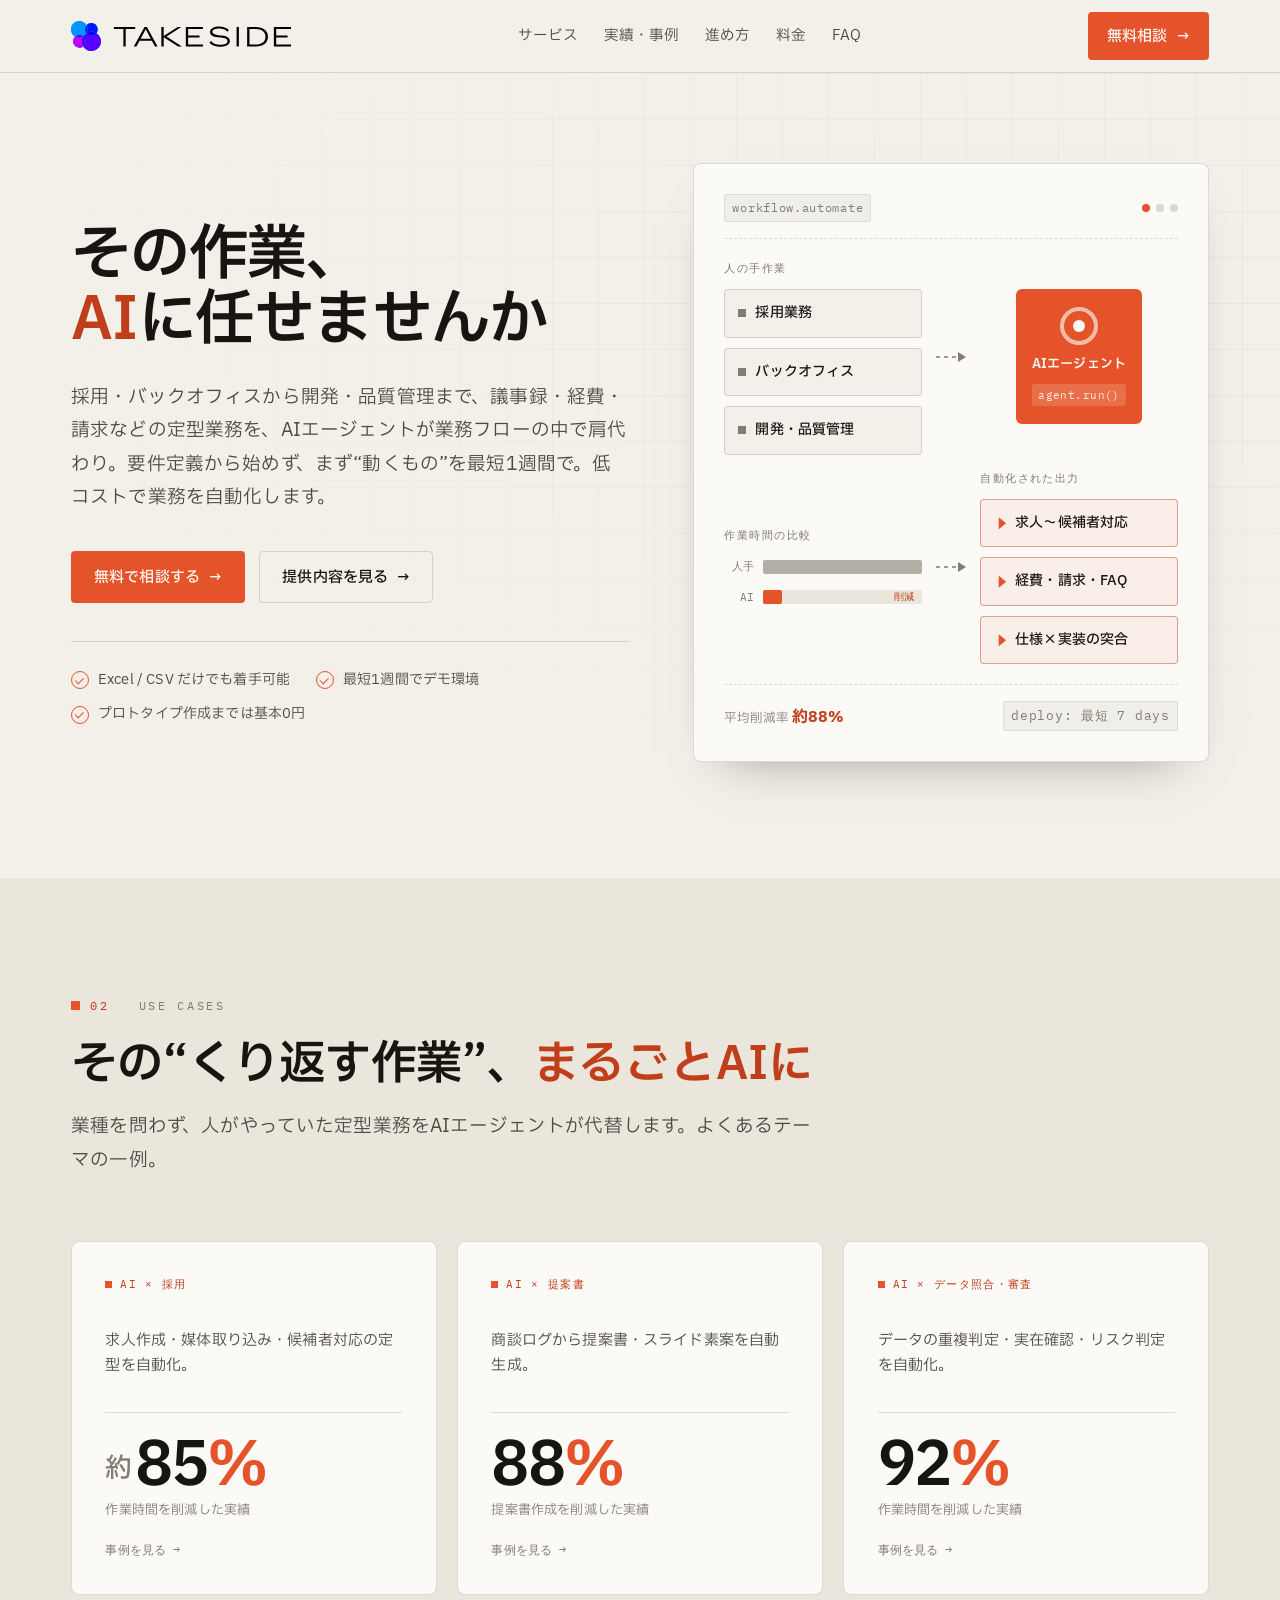
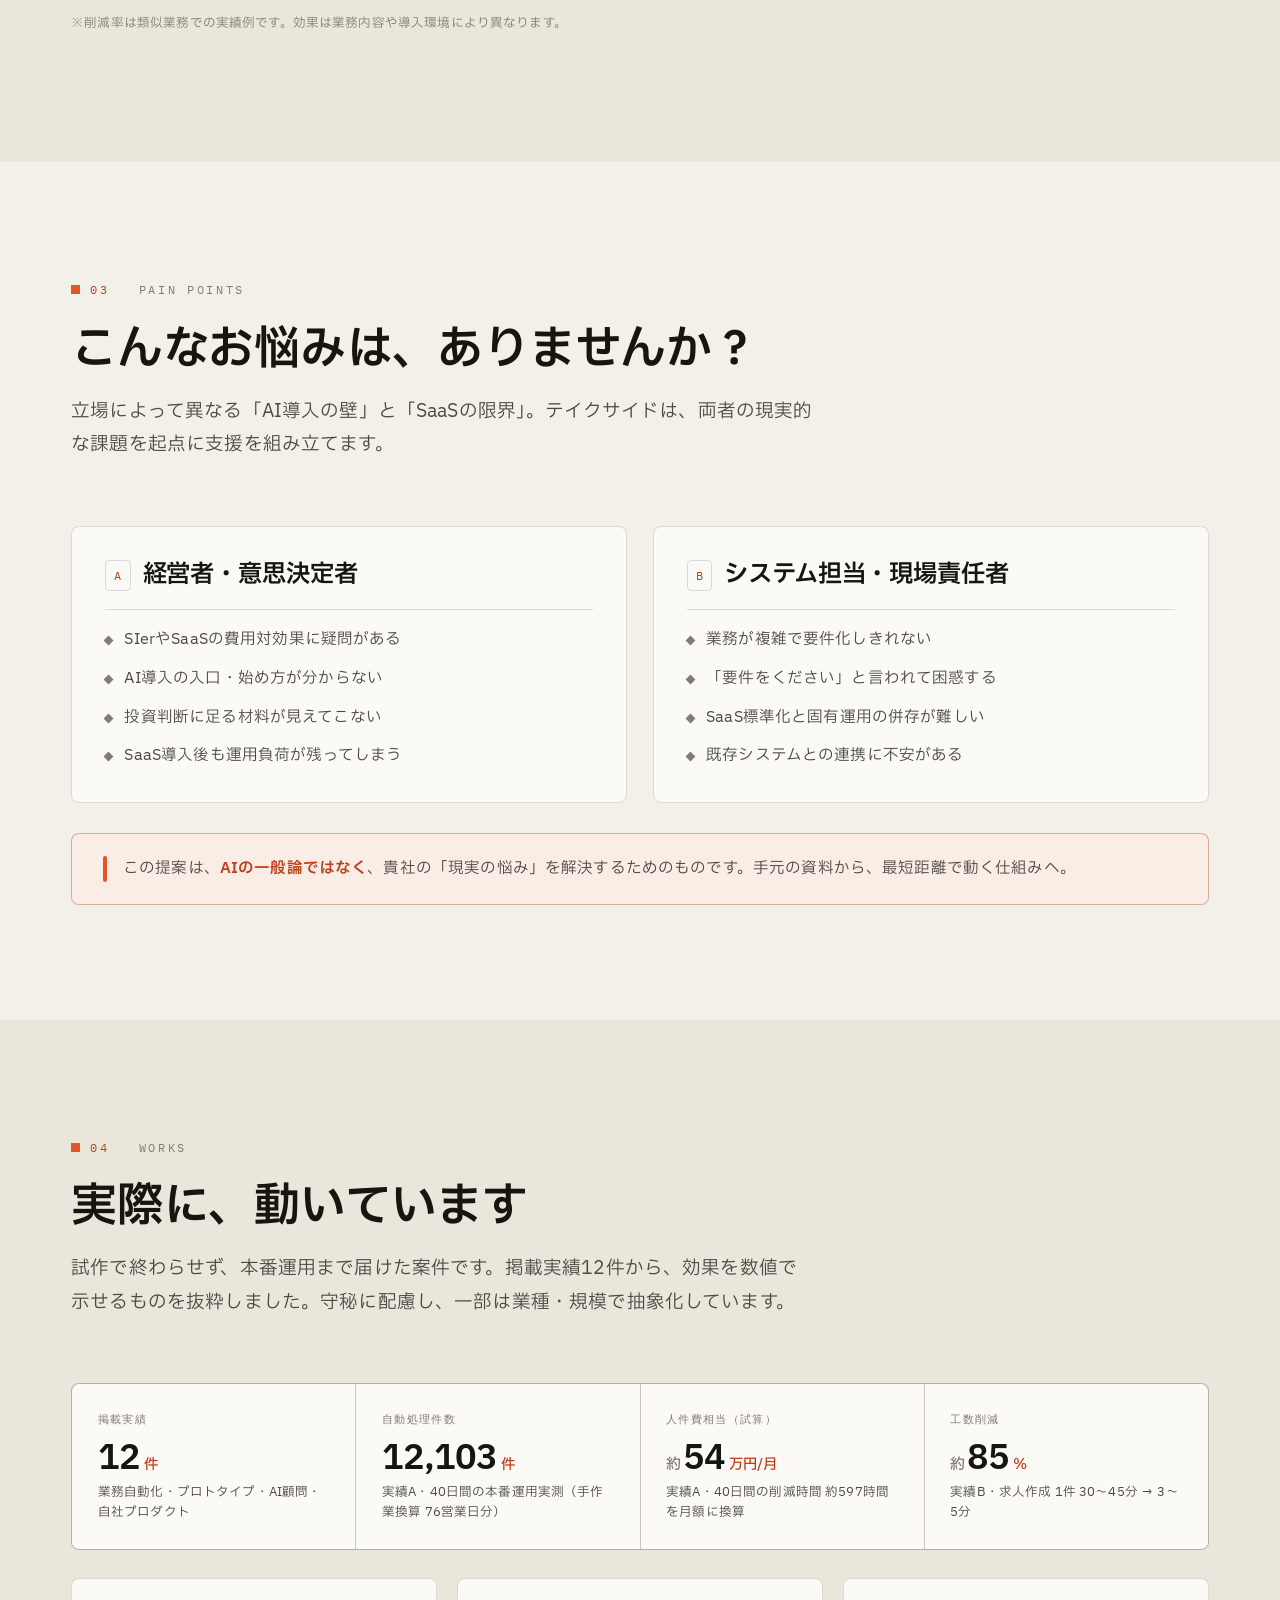
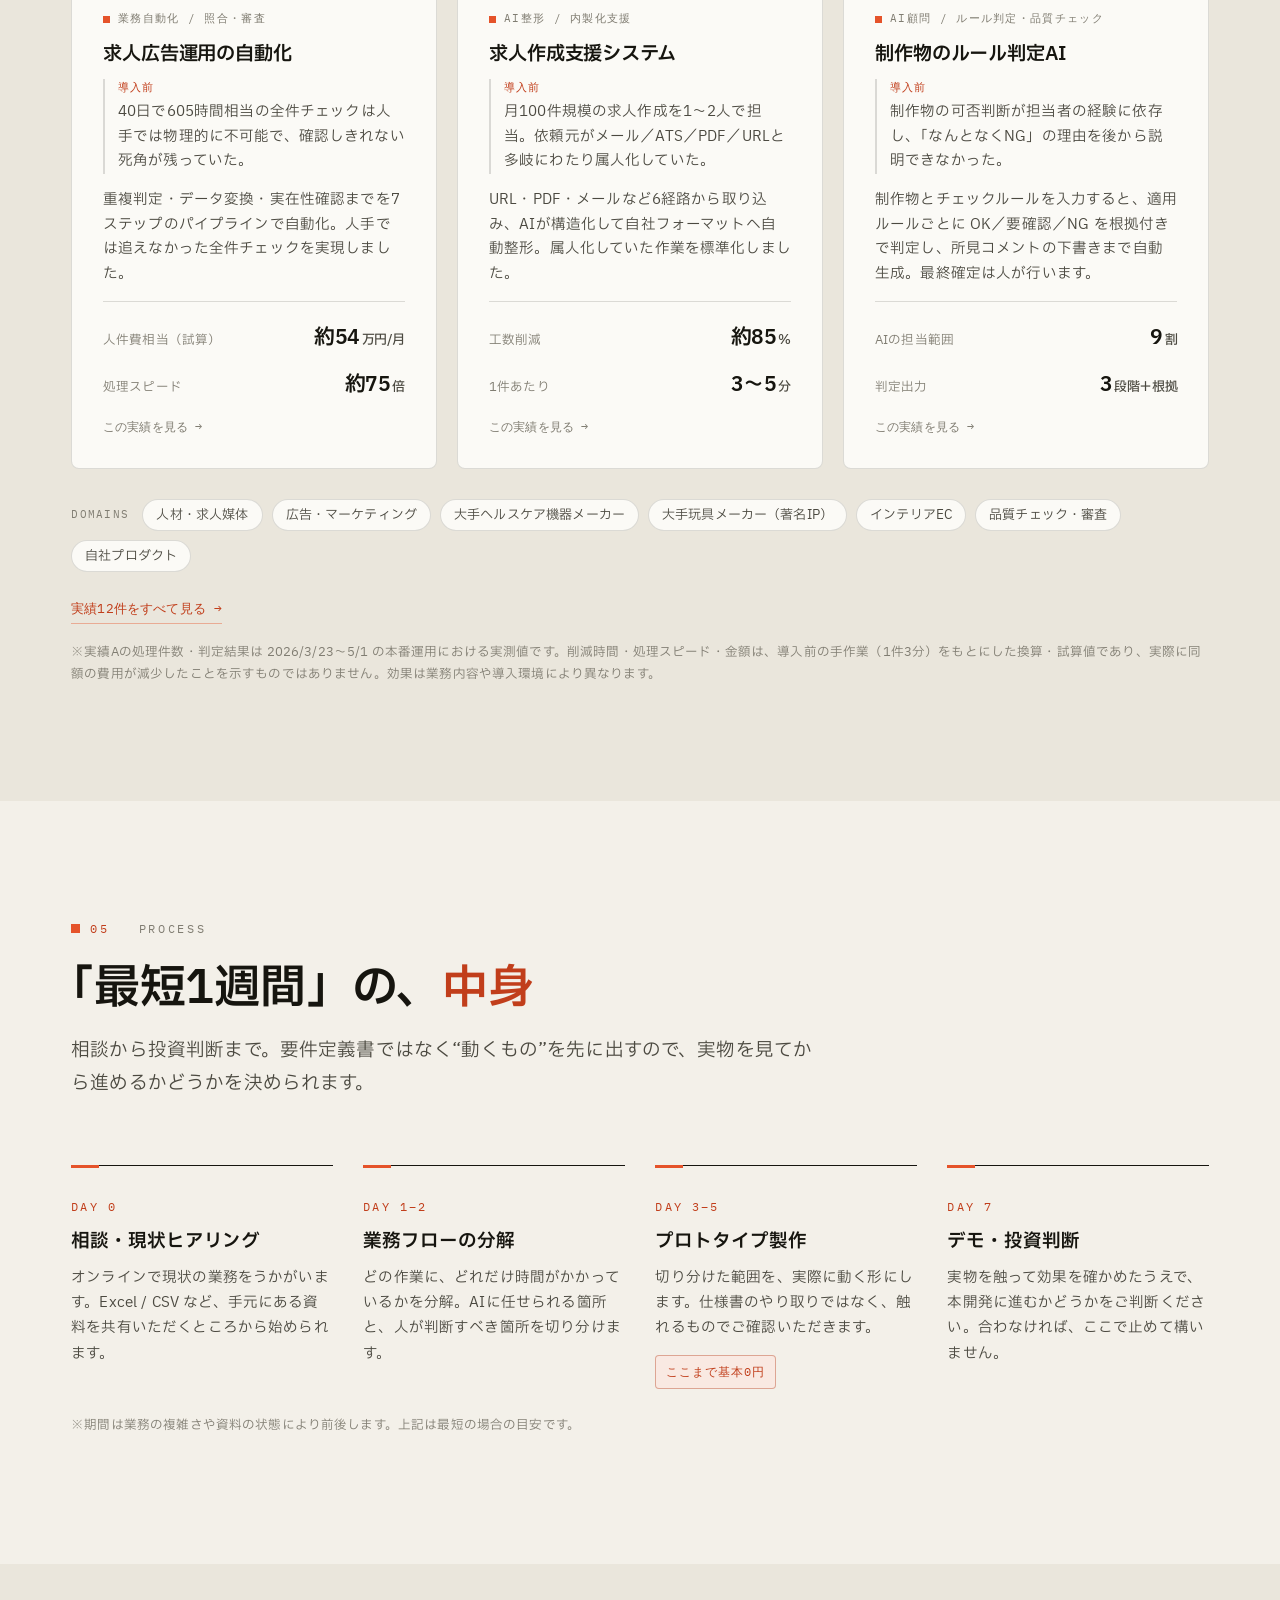
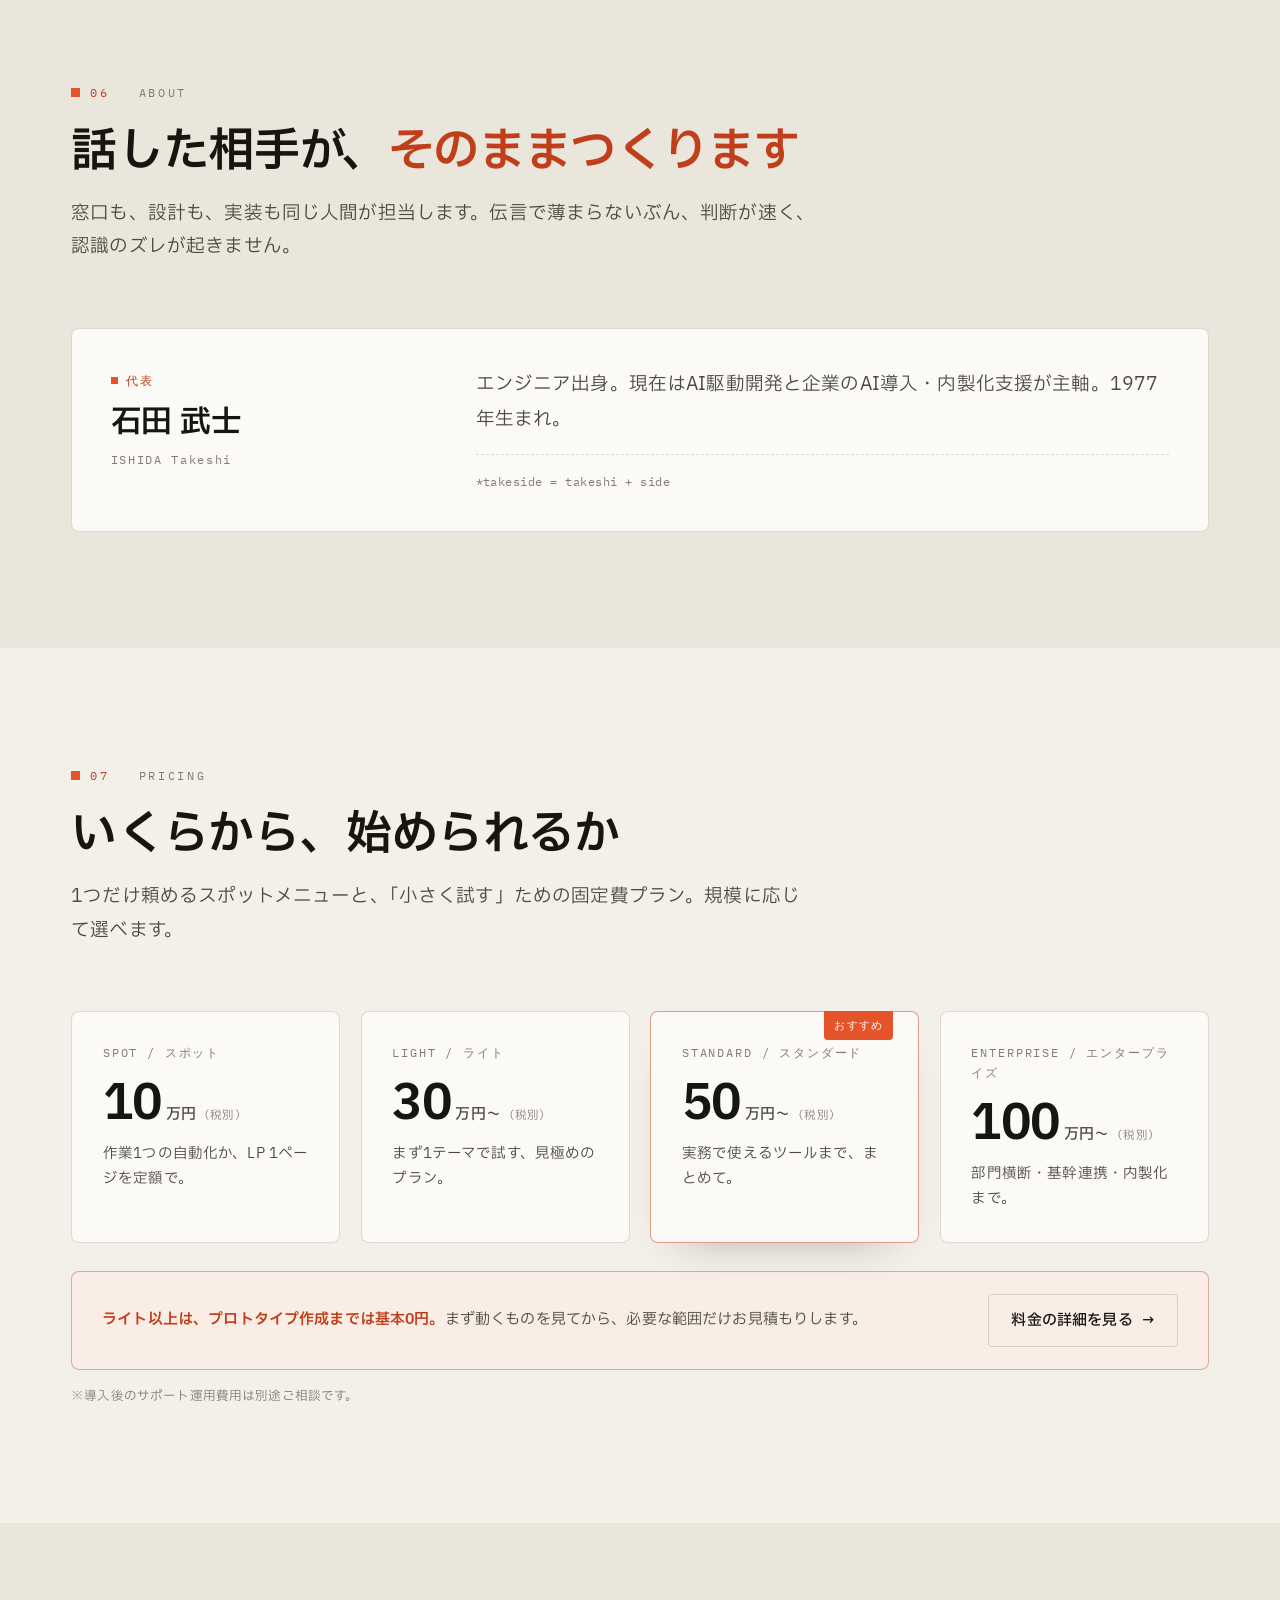
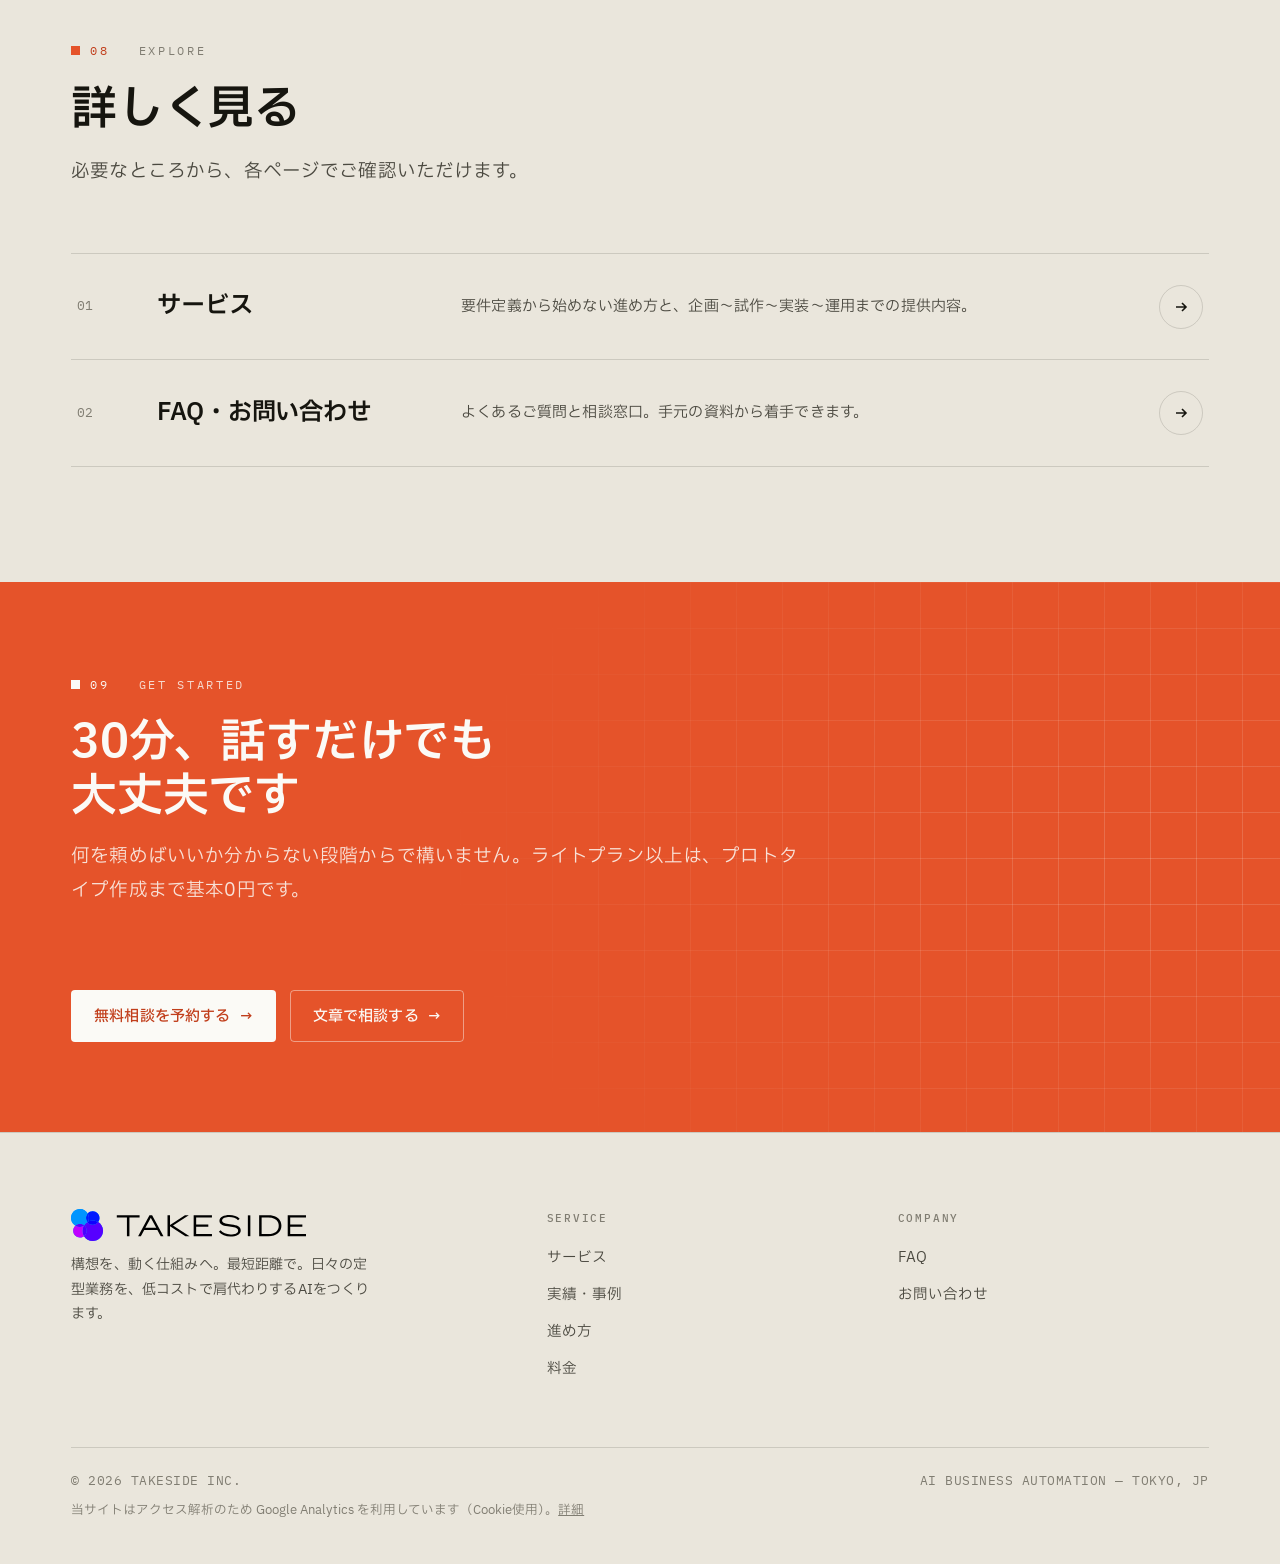
==== commit 040a7e75: "feat: 10万円の定額スポットメニューを追加し、料金を税別表示に統一 Co-Authored-By: Claude Opus 5.5 <noreply@anthropic.com>" ====
--- a/index.html
+++ b/index.html
@@ -87,8 +87,20 @@
   "description": "議事録・経費・請求などの定型業務をAIエージェントが肩代わり。要件定義から始めず、まず動くプロトタイプを最短1週間で作り、実物を見てから投資判断できます。プロトタイプ作成までは基本0円。",
   "hasOfferCatalog": {
     "@type": "OfferCatalog",
-    "name": "固定費プラン",
+    "name": "料金メニュー",
     "itemListElement": [
+      {
+        "@type": "Offer",
+        "name": "スポット：定型作業の自動化",
+        "description": "1つの定型作業を自動化する定額メニュー",
+        "priceSpecification": { "@type": "PriceSpecification", "price": 100000, "priceCurrency": "JPY", "valueAddedTaxIncluded": false }
+      },
+      {
+        "@type": "Offer",
+        "name": "スポット：LP 1ページ制作",
+        "description": "サービス紹介のLPを1ページ制作する定額メニュー",
+        "priceSpecification": { "@type": "PriceSpecification", "price": 100000, "priceCurrency": "JPY", "valueAddedTaxIncluded": false }
+      },
       {
         "@type": "Offer",
         "name": "ライトプラン",
@@ -437,33 +449,38 @@
     <div class="section-head">
       <span class="eyebrow"><span class="idx">07</span>&nbsp;&nbsp;Pricing</span>
       <h2 class="h2">いくらから、始められるか</h2>
-      <p class="lead">「小さく試す」ための固定費プラン。フェーズと規模に応じて3つから選べます。</p>
-    </div>
-
-    <div class="pr-list">
+      <p class="lead">1つだけ頼めるスポットメニューと、「小さく試す」ための固定費プラン。規模に応じて選べます。</p>
+    </div>
+
+    <div class="pr-list c4">
+      <a class="pr reveal" href="pricing.html#spot">
+        <span class="pr-name">Spot / スポット</span>
+        <div class="pr-price"><span class="v">10</span><span class="u">万円<small class="tax">（税別）</small></span></div>
+        <p>作業1つの自動化か、LP 1ページを定額で。</p>
+      </a>
       <div class="pr reveal">
         <span class="pr-name">Light / ライト</span>
-        <div class="pr-price"><span class="v">30</span><span class="u">万円〜</span></div>
+        <div class="pr-price"><span class="v">30</span><span class="u">万円〜<small class="tax">（税別）</small></span></div>
         <p>まず1テーマで試す、見極めのプラン。</p>
       </div>
       <div class="pr feat reveal">
         <span class="pr-flag">おすすめ</span>
         <span class="pr-name">Standard / スタンダード</span>
-        <div class="pr-price"><span class="v">50</span><span class="u">万円〜</span></div>
+        <div class="pr-price"><span class="v">50</span><span class="u">万円〜<small class="tax">（税別）</small></span></div>
         <p>実務で使えるツールまで、まとめて。</p>
       </div>
       <div class="pr reveal">
         <span class="pr-name">Enterprise / エンタープライズ</span>
-        <div class="pr-price"><span class="v">100</span><span class="u">万円〜</span></div>
+        <div class="pr-price"><span class="v">100</span><span class="u">万円〜<small class="tax">（税別）</small></span></div>
         <p>部門横断・基幹連携・内製化まで。</p>
       </div>
     </div>
 
     <div class="pr-foot reveal">
-      <p><b>プロトタイプ作成までは基本0円。</b>まず動くものを見てから、必要な範囲だけお見積もりします。</p>
+      <p><b>ライト以上は、プロトタイプ作成までは基本0円。</b>まず動くものを見てから、必要な範囲だけお見積もりします。</p>
       <a class="btn btn-ghost" href="pricing.html">料金の詳細を見る<span class="arr">→</span></a>
     </div>
-    <p class="pr-note">※導入後のサポート運用費用は別途ご相談です。個人・小規模スタート向けの提供形態もあります。</p>
+    <p class="pr-note">※導入後のサポート運用費用は別途ご相談です。</p>
   </div>
 </section>
 
@@ -499,7 +516,7 @@
     <div>
       <span class="eyebrow"><span class="idx">09</span>&nbsp;&nbsp;Get Started</span>
       <h2 style="margin-top:18px;">30分、話すだけでも<br />大丈夫です</h2>
-      <p class="lead">何を頼めばいいか分からない段階からで構いません。プロトタイプ作成までは基本0円です。</p>
+      <p class="lead">何を頼めばいいか分からない段階からで構いません。ライトプラン以上は、プロトタイプ作成まで基本0円です。</p>
     </div>
     <div class="hero-cta">
       <a class="btn btn-primary" href="https://calendar.google.com/calendar/appointments/schedules/AcZssZ2cwf1pSHmtPj2GKnBprV_JeadK1kNqDCPhiUn0WTrGW8DF6CZY1ZC_989tFxsOzMI3i6f59jqI" target="_blank" rel="noopener">無料相談を予約する<span class="arr">→</span></a>
--- a/styles.css
+++ b/styles.css
@@ -650,6 +650,14 @@
   font-size: clamp(40px, 4vw, 54px); letter-spacing: -0.03em; font-variant-numeric: tabular-nums;
 }
 .pr-price .u { font-size: 15px; font-weight: 500; color: var(--ink-2); }
+/* 税区分は価格の一部として必ず見せるが、数字より目立たせない */
+.tax { font-size: 11.5px; font-weight: 400; color: var(--ink-3); margin-left: 2px; }
+/* スポットを足して4枠。4列だと狭い幅で価格が詰まるので、中間幅は2列 */
+.pr-list.c4 { grid-template-columns: repeat(4, 1fr); }
+@media (max-width: 1100px) { .pr-list.c4 { grid-template-columns: repeat(2, 1fr); } }
+/* スポットの枠は料金ページの #spot へ飛ぶリンク */
+a.pr { display: block; color: inherit; text-decoration: none; transition: border-color .18s ease; }
+a.pr:hover { border-color: var(--accent); }
 .pr > p { margin: 14px 0 0; color: var(--ink-2); font-size: 14.5px; line-height: 1.7; }
 .pr-foot {
   margin-top: clamp(20px, 2.4vw, 28px);
@@ -781,7 +789,7 @@
   .exp { grid-template-columns: 40px 1fr auto; }
   .exp .d { display: none; }
   .proc { grid-template-columns: 1fr; }
-  .pr-list { grid-template-columns: 1fr; }
+  .pr-list, .pr-list.c4 { grid-template-columns: 1fr; }
   .ab { grid-template-columns: 1fr; }
   .cta-inner { flex-direction: column; align-items: flex-start; }
   .foot-grid { grid-template-columns: 1fr; }
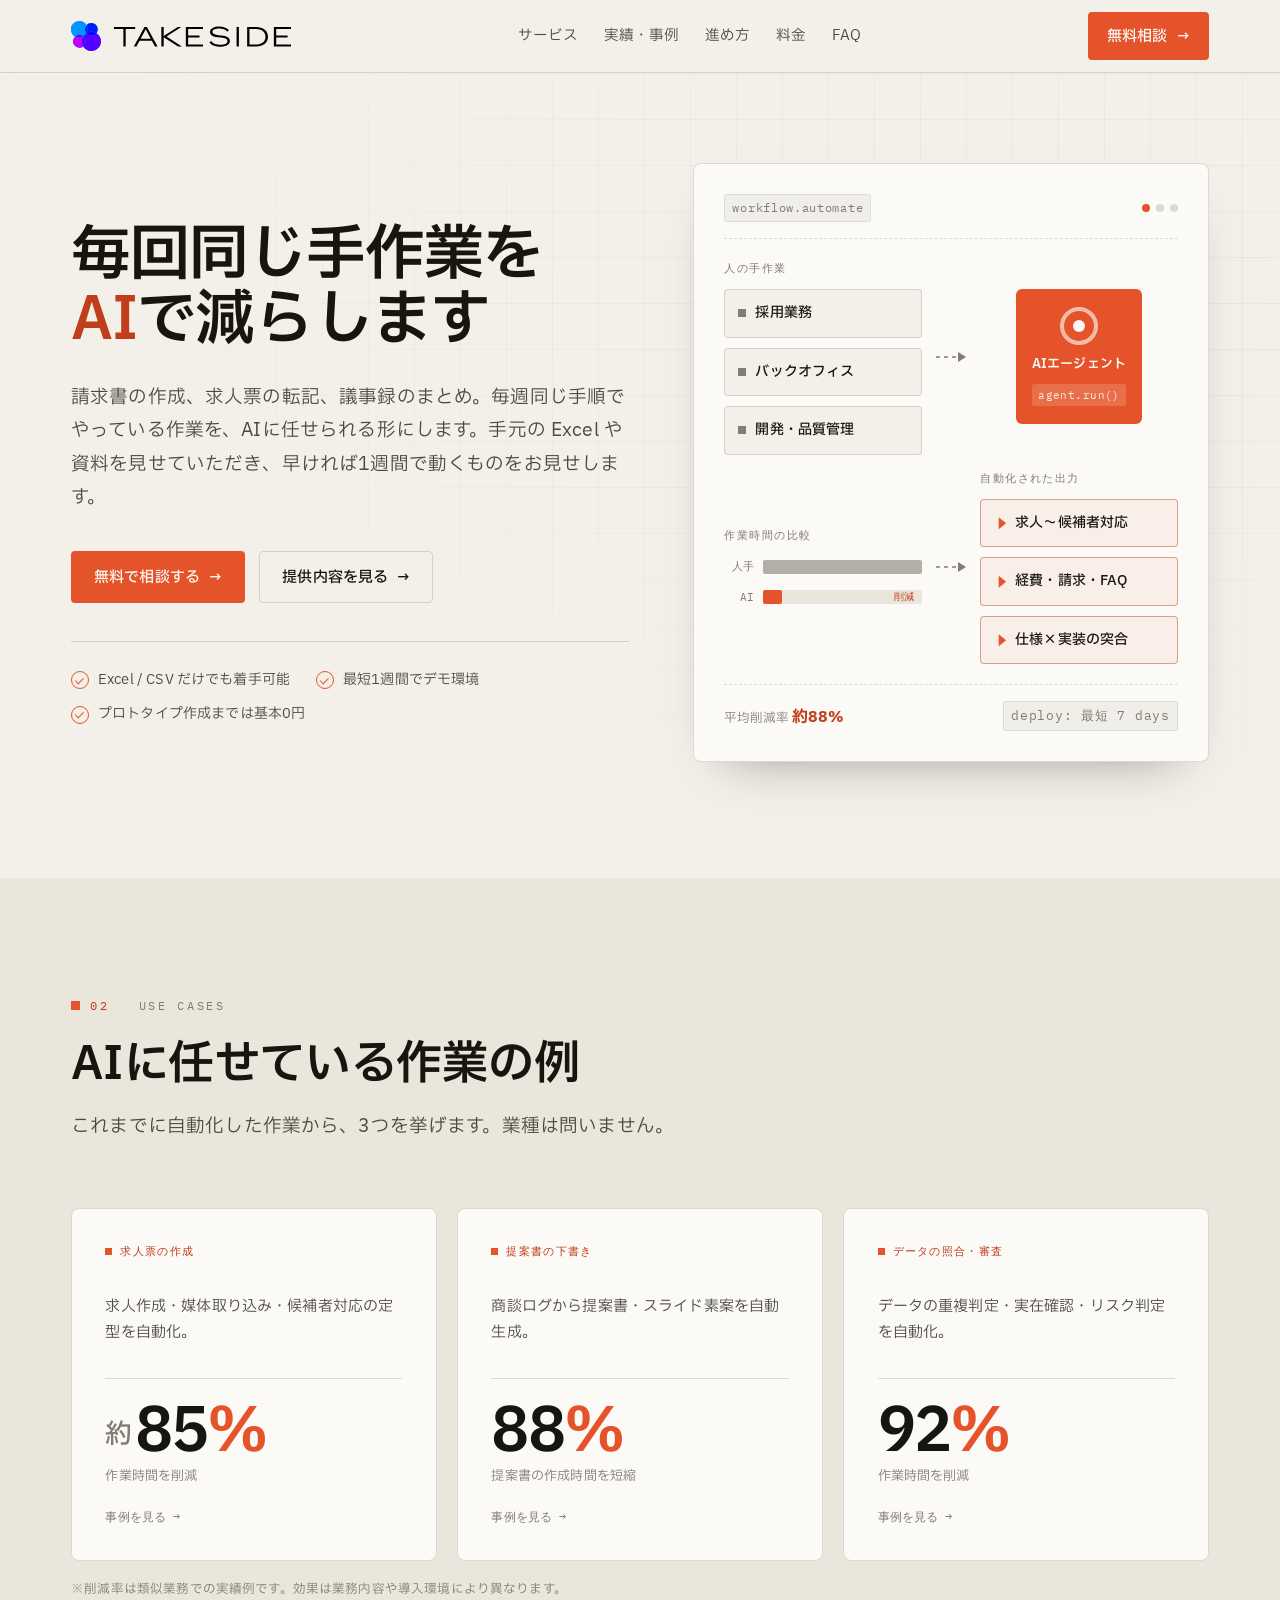
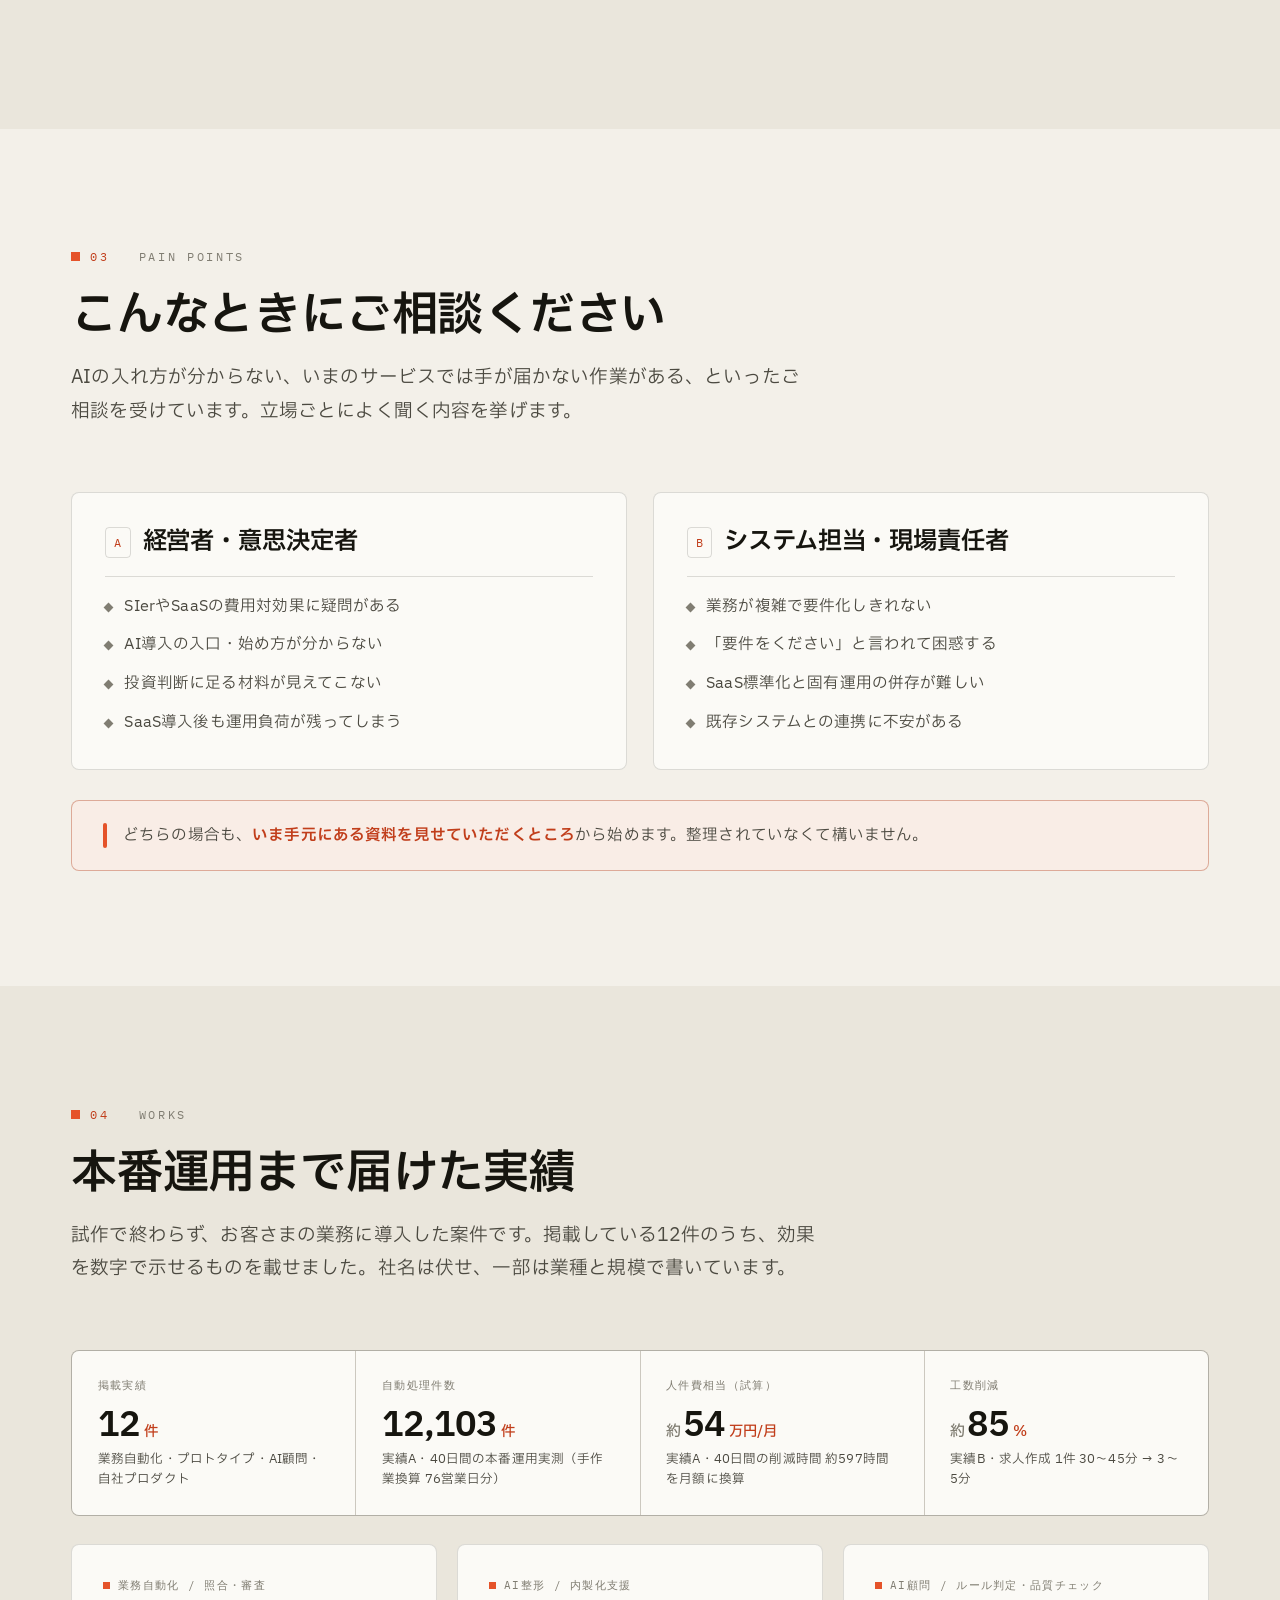
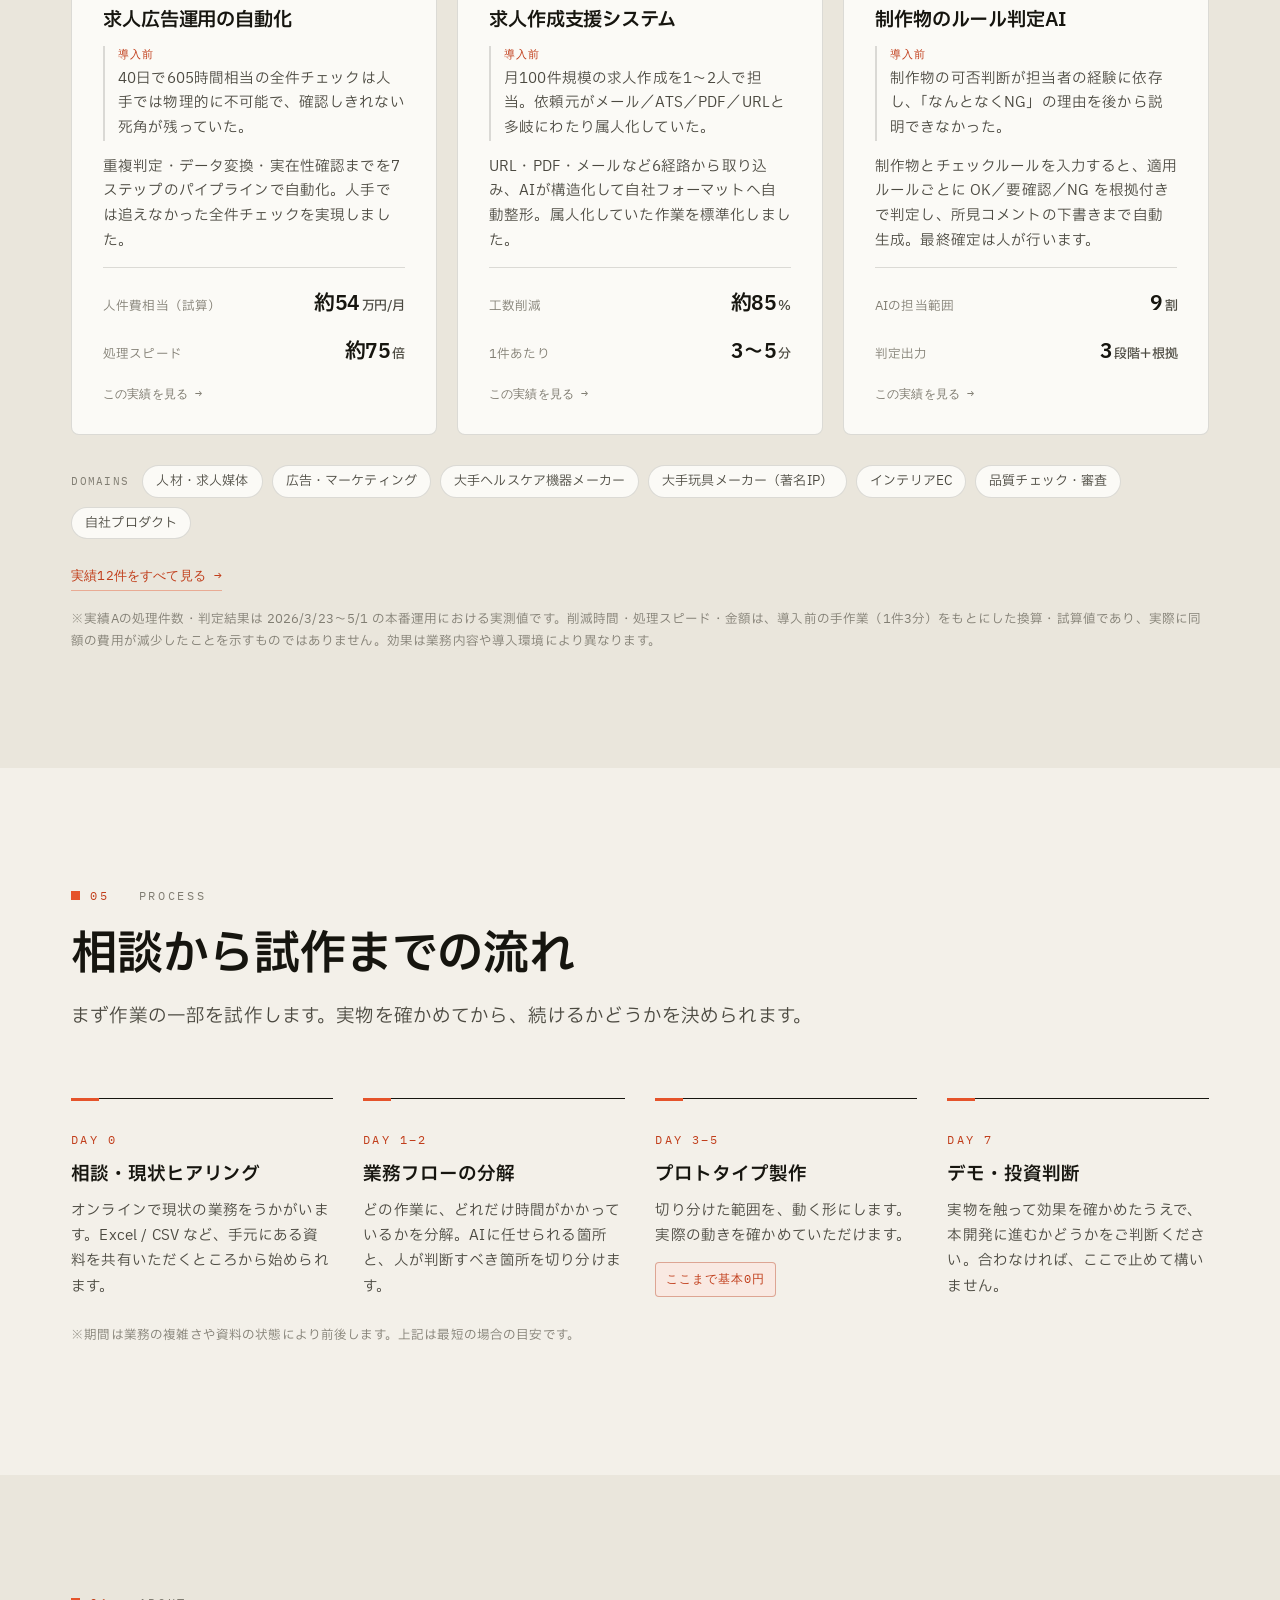
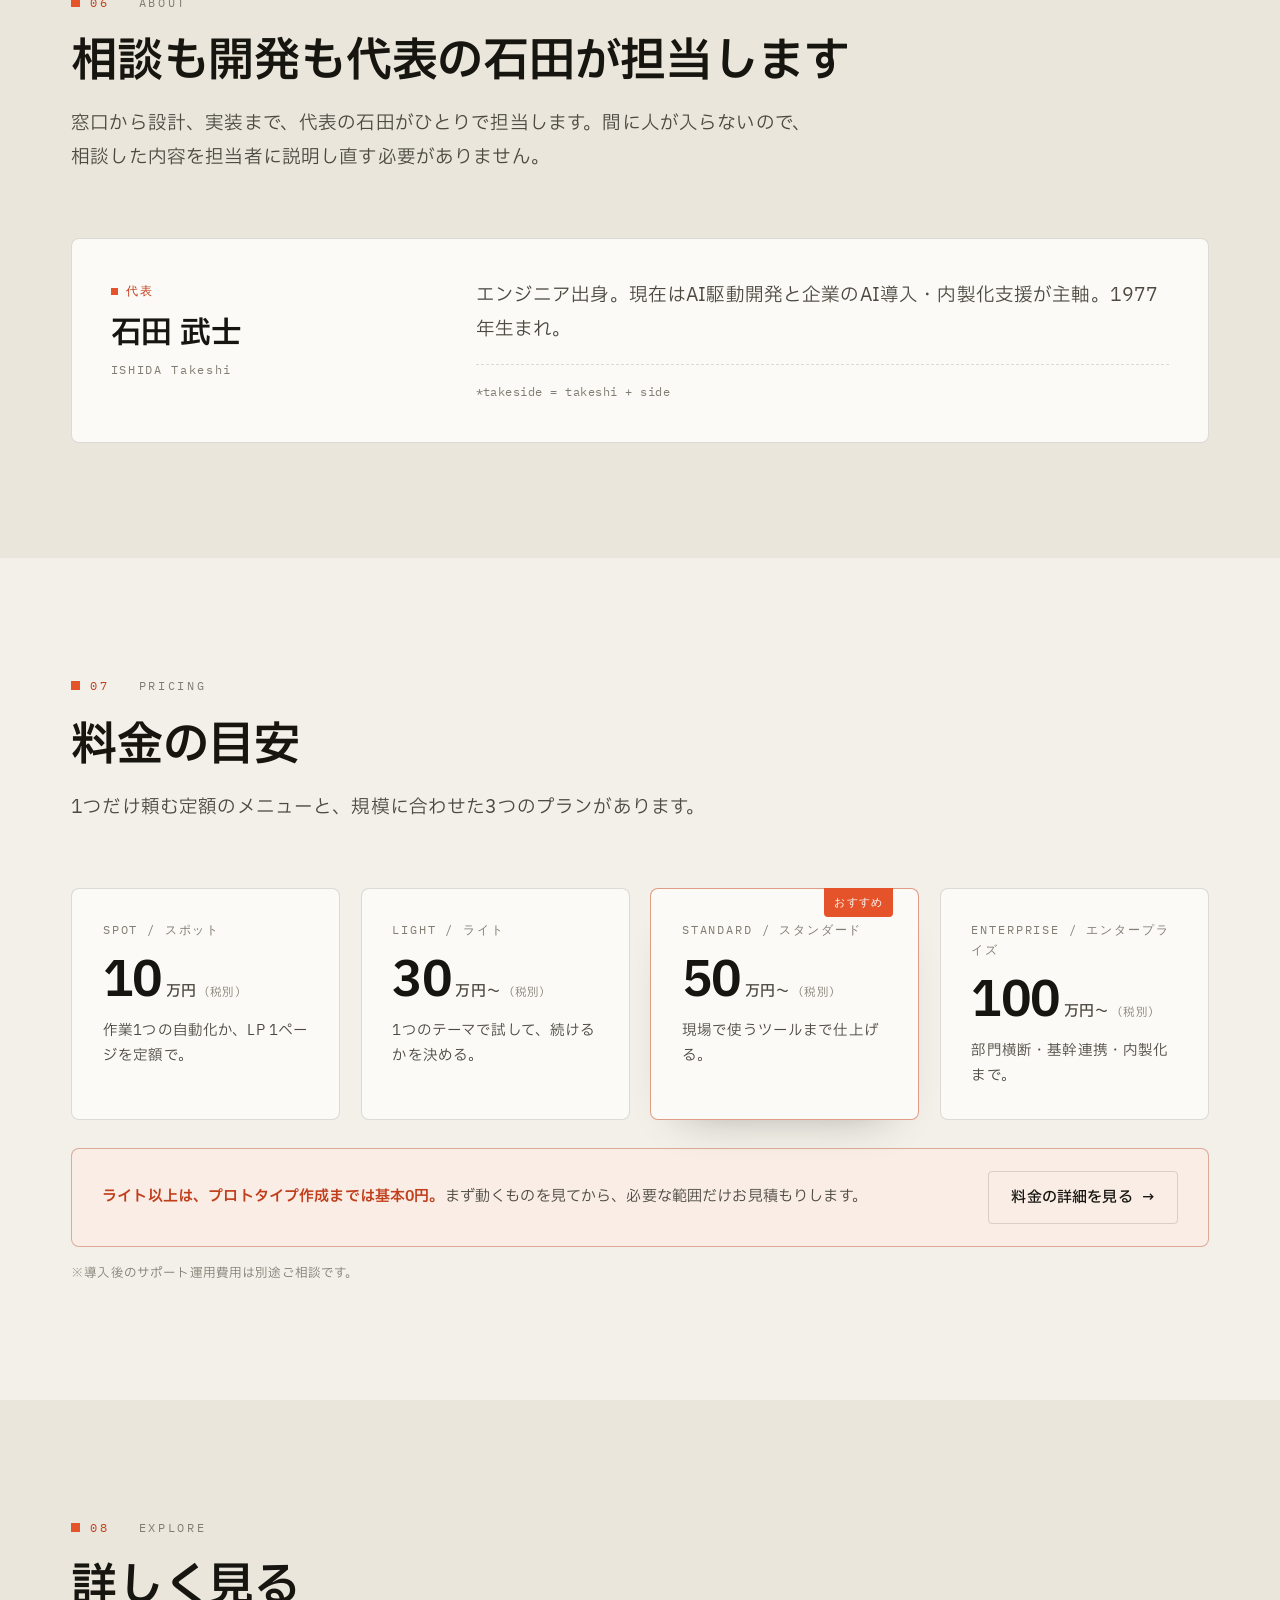
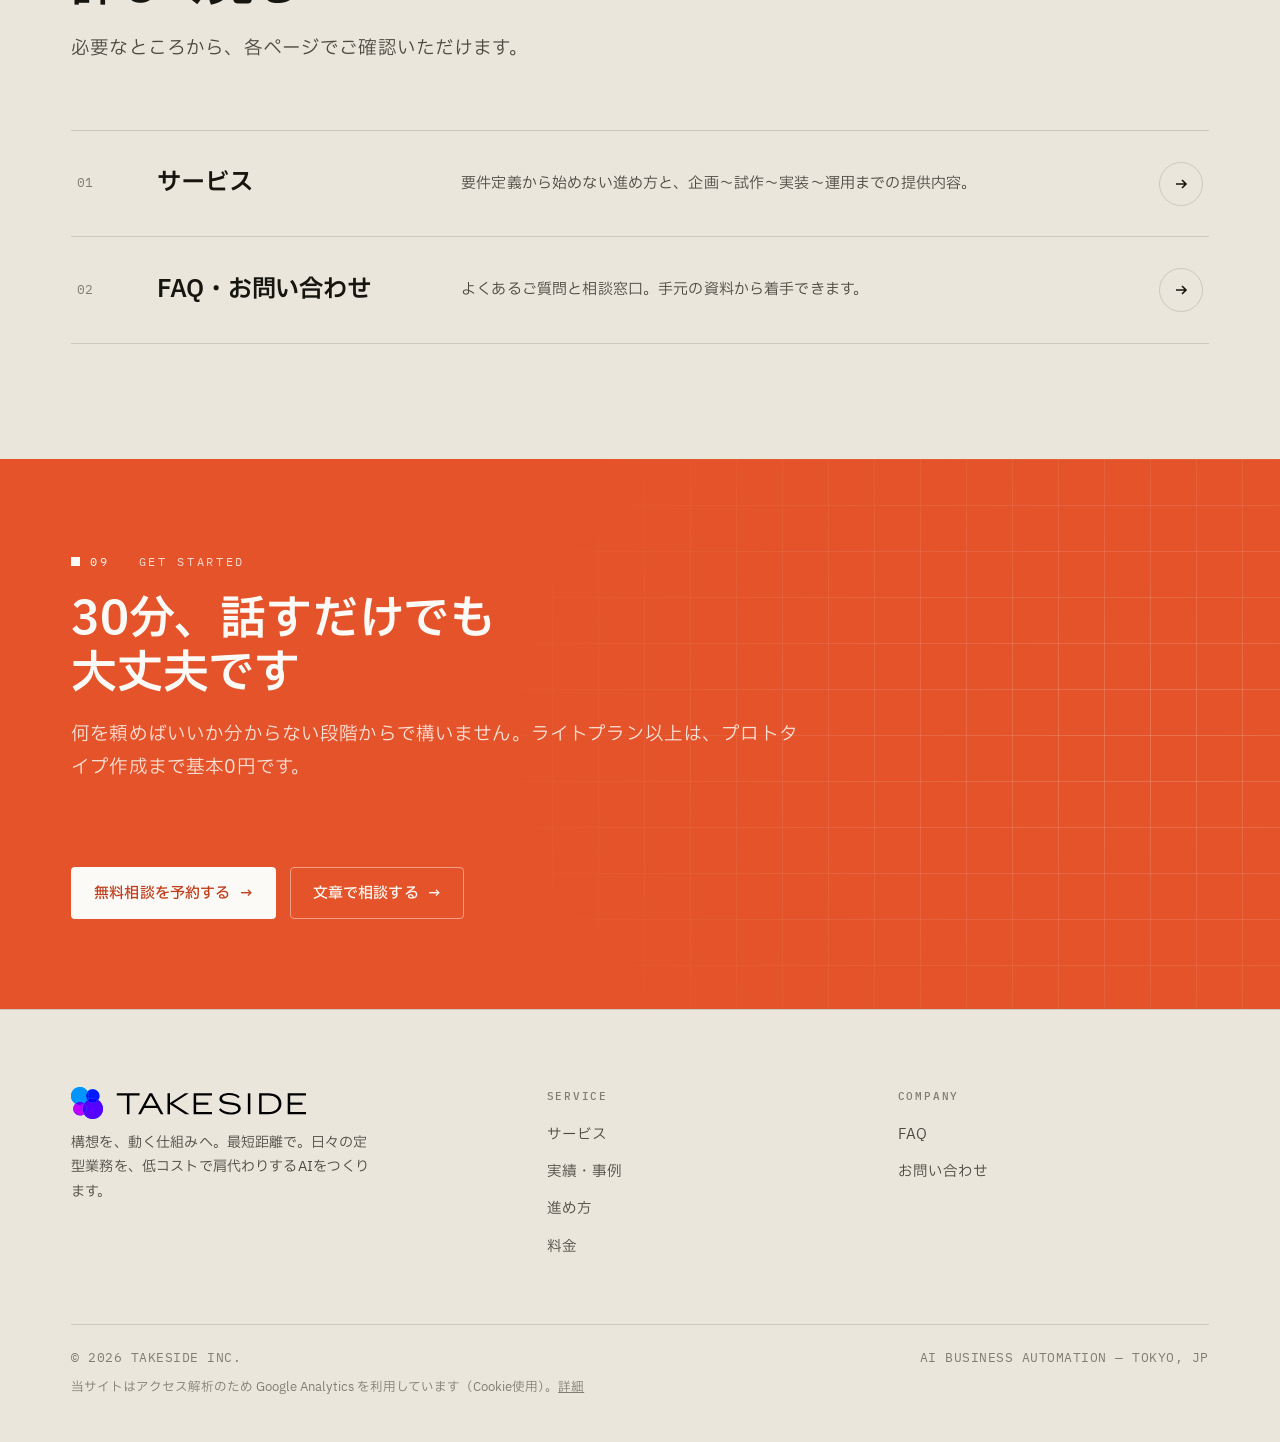
==== commit 2f1666d6: "docs: サイト全体の文章を書き換え、AI生成文の癖（読点見出し・問いかけ型・対比の定型）を減らす Co-Authored-By: Claude Opus 5.5 <noreply@anthropi" ====
--- a/index.html
+++ b/index.html
@@ -21,7 +21,7 @@
 <meta property="og:site_name" content="テイクサイド株式会社" />
 <meta property="og:locale" content="ja_JP" />
 <meta property="og:url" content="https://takeside.co.jp/" />
-<meta property="og:title" content="その作業、AIに任せませんか| テイクサイド株式会社" />
+<meta property="og:title" content="毎回同じ手作業をAIで減らします | テイクサイド株式会社" />
 <meta property="og:description" content="テイクサイド株式会社 — 採用・バックオフィスから開発・品質管理まで、議事録・経費・請求などの定型業務をAIエージェントが自動化・代行。要件定義から始めず、まず動くものを最短1週間で。低コストで業務を肩代わりするAIをつくります。" />
 <meta property="og:image" content="https://takeside.co.jp/og-image.png" />
 <meta property="og:image:width" content="1200" />
@@ -30,7 +30,7 @@
 
 <!-- Twitter / X カード -->
 <meta name="twitter:card" content="summary_large_image" />
-<meta name="twitter:title" content="その作業、AIに任せませんか| テイクサイド株式会社" />
+<meta name="twitter:title" content="毎回同じ手作業をAIで減らします | テイクサイド株式会社" />
 <meta name="twitter:description" content="テイクサイド株式会社 — 採用・バックオフィスから開発・品質管理まで、議事録・経費・請求などの定型業務をAIエージェントが自動化・代行。要件定義から始めず、まず動くものを最短1週間で。低コストで業務を肩代わりするAIをつくります。" />
 <meta name="twitter:image" content="https://takeside.co.jp/og-image.png" />
 
@@ -153,8 +153,8 @@
 <section class="hero">
   <div class="wrap hero-grid">
     <div class="hero-copy">
-      <h1>その作業、<br /><span class="accent">AI</span>に任せませんか</h1>
-      <p class="lead">採用・バックオフィスから開発・品質管理まで、議事録・経費・請求などの定型業務を、AIエージェントが業務フローの中で肩代わり。要件定義から始めず、まず“動くもの”を最短1週間で。低コストで業務を自動化します。</p>
+      <h1>毎回同じ手作業を<br /><span class="keep"><span class="accent">AI</span>で減らします</span></h1>
+      <p class="lead">請求書の作成、求人票の転記、議事録のまとめ。毎週同じ手順でやっている作業を、AIに任せられる形にします。手元の Excel や資料を見せていただき、早ければ1週間で動くものをお見せします。</p>
       <div class="hero-cta">
         <a class="btn btn-primary" href="contact.html#contact">無料で相談する<span class="arr">→</span></a>
         <a class="btn btn-ghost" href="service.html#services">提供内容を見る<span class="arr">→</span></a>
@@ -223,35 +223,35 @@
   <div class="wrap">
     <div class="section-head">
       <span class="eyebrow"><span class="idx">02</span>&nbsp;&nbsp;Use Cases</span>
-      <h2 class="h2">その“くり返す作業”、<span class="accent">まるごとAIに</span></h2>
-      <p class="lead">業種を問わず、人がやっていた定型業務をAIエージェントが代替します。よくあるテーマの一例。</p>
+      <h2 class="h2">AIに任せている作業の例</h2>
+      <p class="lead">これまでに自動化した作業から、3つを挙げます。業種は問いません。</p>
     </div>
 
     <div class="cases">
       <a class="case reveal" href="works.html#work-b">
-        <span class="tag">AI × 採用</span>
+        <span class="tag">求人票の作成</span>
         <p class="desc">求人作成・媒体取り込み・候補者対応の定型を自動化。</p>
         <div class="stat">
           <div class="num"><span class="approx">約</span>85<em>%</em></div>
-          <div class="cap">作業時間を削減した実績</div>
+          <div class="cap">作業時間を削減</div>
         </div>
         <span class="more">事例を見る →</span>
       </a>
       <a class="case reveal" href="works.html#ref-proposal">
-        <span class="tag">AI × 提案書</span>
+        <span class="tag">提案書の下書き</span>
         <p class="desc">商談ログから提案書・スライド素案を自動生成。</p>
         <div class="stat">
           <div class="num">88<em>%</em></div>
-          <div class="cap">提案書作成を削減した実績</div>
+          <div class="cap">提案書の作成時間を短縮</div>
         </div>
         <span class="more">事例を見る →</span>
       </a>
       <a class="case reveal" href="works.html#ref-audit">
-        <span class="tag">AI × データ照合・審査</span>
+        <span class="tag">データの照合・審査</span>
         <p class="desc">データの重複判定・実在確認・リスク判定を自動化。</p>
         <div class="stat">
           <div class="num">92<em>%</em></div>
-          <div class="cap">作業時間を削減した実績</div>
+          <div class="cap">作業時間を削減</div>
         </div>
         <span class="more">事例を見る →</span>
       </a>
@@ -265,8 +265,8 @@
   <div class="wrap">
     <div class="section-head">
       <span class="eyebrow"><span class="idx">03</span>&nbsp;&nbsp;Pain Points</span>
-      <h2 class="h2">こんなお悩みは、ありませんか？</h2>
-      <p class="lead">立場によって異なる「AI導入の壁」と「SaaSの限界」。テイクサイドは、両者の現実的な課題を起点に支援を組み立てます。</p>
+      <h2 class="h2">こんなときにご相談ください</h2>
+      <p class="lead">AIの入れ方が分からない、いまのサービスでは手が届かない作業がある、といったご相談を受けています。立場ごとによく聞く内容を挙げます。</p>
     </div>
 
     <div class="pains">
@@ -290,7 +290,7 @@
       </div>
       <div class="pain-foot reveal">
         <span class="bar"></span>
-        <p>この提案は、<b>AIの一般論ではなく</b>、貴社の「現実の悩み」を解決するためのものです。手元の資料から、最短距離で動く仕組みへ。</p>
+        <p>どちらの場合も、<b>いま手元にある資料を見せていただくところ</b>から始めます。整理されていなくて構いません。</p>
       </div>
     </div>
   </div>
@@ -301,8 +301,8 @@
   <div class="wrap">
     <div class="section-head">
       <span class="eyebrow"><span class="idx">04</span>&nbsp;&nbsp;Works</span>
-      <h2 class="h2">実際に、動いています</h2>
-      <p class="lead">試作で終わらせず、本番運用まで届けた案件です。掲載実績12件から、効果を数値で示せるものを抜粋しました。守秘に配慮し、一部は業種・規模で抽象化しています。</p>
+      <h2 class="h2">本番運用まで届けた実績</h2>
+      <p class="lead">試作で終わらず、お客さまの業務に導入した案件です。掲載している12件のうち、効果を数字で示せるものを載せました。社名は伏せ、一部は業種と規模で書いています。</p>
     </div>
 
     <!-- 実績の「総量」を先に置く。カード3枚だけだと“たまたま良い案件”に見えるため -->
@@ -389,8 +389,8 @@
   <div class="wrap">
     <div class="section-head">
       <span class="eyebrow"><span class="idx">05</span>&nbsp;&nbsp;Process</span>
-      <h2 class="h2">「最短1週間」の、<span class="accent">中身</span></h2>
-      <p class="lead">相談から投資判断まで。要件定義書ではなく“動くもの”を先に出すので、実物を見てから進めるかどうかを決められます。</p>
+      <h2 class="h2">相談から試作までの流れ</h2>
+      <p class="lead">まず作業の一部を試作します。実物を確かめてから、続けるかどうかを決められます。</p>
     </div>
 
     <ol class="proc">
@@ -407,7 +407,7 @@
       <li class="step reveal">
         <span class="day">Day 3–5</span>
         <h3>プロトタイプ製作</h3>
-        <p>切り分けた範囲を、実際に動く形にします。仕様書のやり取りではなく、触れるものでご確認いただきます。</p>
+        <p>切り分けた範囲を、動く形にします。実際の動きを確かめていただけます。</p>
         <span class="free">ここまで基本0円</span>
       </li>
       <li class="step reveal">
@@ -425,8 +425,8 @@
   <div class="wrap">
     <div class="section-head">
       <span class="eyebrow"><span class="idx">06</span>&nbsp;&nbsp;About</span>
-      <h2 class="h2">話した相手が、<span class="accent">そのままつくります</span></h2>
-      <p class="lead">窓口も、設計も、実装も同じ人間が担当します。伝言で薄まらないぶん、判断が速く、認識のズレが起きません。</p>
+      <h2 class="h2">相談も開発も代表の石田が担当します</h2>
+      <p class="lead">窓口から設計、実装まで、代表の石田がひとりで担当します。間に人が入らないので、相談した内容を担当者に説明し直す必要がありません。</p>
     </div>
 
     <div class="ab reveal">
@@ -448,8 +448,8 @@
   <div class="wrap">
     <div class="section-head">
       <span class="eyebrow"><span class="idx">07</span>&nbsp;&nbsp;Pricing</span>
-      <h2 class="h2">いくらから、始められるか</h2>
-      <p class="lead">1つだけ頼めるスポットメニューと、「小さく試す」ための固定費プラン。規模に応じて選べます。</p>
+      <h2 class="h2">料金の目安</h2>
+      <p class="lead">1つだけ頼む定額のメニューと、規模に合わせた3つのプランがあります。</p>
     </div>
 
     <div class="pr-list c4">
@@ -461,13 +461,13 @@
       <div class="pr reveal">
         <span class="pr-name">Light / ライト</span>
         <div class="pr-price"><span class="v">30</span><span class="u">万円〜<small class="tax">（税別）</small></span></div>
-        <p>まず1テーマで試す、見極めのプラン。</p>
+        <p>1つのテーマで試して、続けるかを決める。</p>
       </div>
       <div class="pr feat reveal">
         <span class="pr-flag">おすすめ</span>
         <span class="pr-name">Standard / スタンダード</span>
         <div class="pr-price"><span class="v">50</span><span class="u">万円〜<small class="tax">（税別）</small></span></div>
-        <p>実務で使えるツールまで、まとめて。</p>
+        <p>現場で使うツールまで仕上げる。</p>
       </div>
       <div class="pr reveal">
         <span class="pr-name">Enterprise / エンタープライズ</span>
@@ -515,7 +515,7 @@
   <div class="wrap cta-inner">
     <div>
       <span class="eyebrow"><span class="idx">09</span>&nbsp;&nbsp;Get Started</span>
-      <h2 style="margin-top:18px;">30分、話すだけでも<br />大丈夫です</h2>
+      <h2 style="margin-top:18px;">30分、話すだけでも<br /><span class="keep">大丈夫です</span></h2>
       <p class="lead">何を頼めばいいか分からない段階からで構いません。ライトプラン以上は、プロトタイプ作成まで基本0円です。</p>
     </div>
     <div class="hero-cta">
--- a/styles.css
+++ b/styles.css
@@ -218,6 +218,8 @@
   margin-top: 26px;
 }
 .hero h1 .accent { display: inline; }
+/* 狭い画面で「…手作業をAI／で減らします」と割れないよう、後半をひとかたまりにする */
+.hero h1 .keep, h1 .keep, h2 .keep { display: inline-block; }
 .hero .lead { margin-top: 28px; }
 .hero-cta { display: flex; flex-wrap: wrap; gap: 14px; margin-top: 36px; }
 
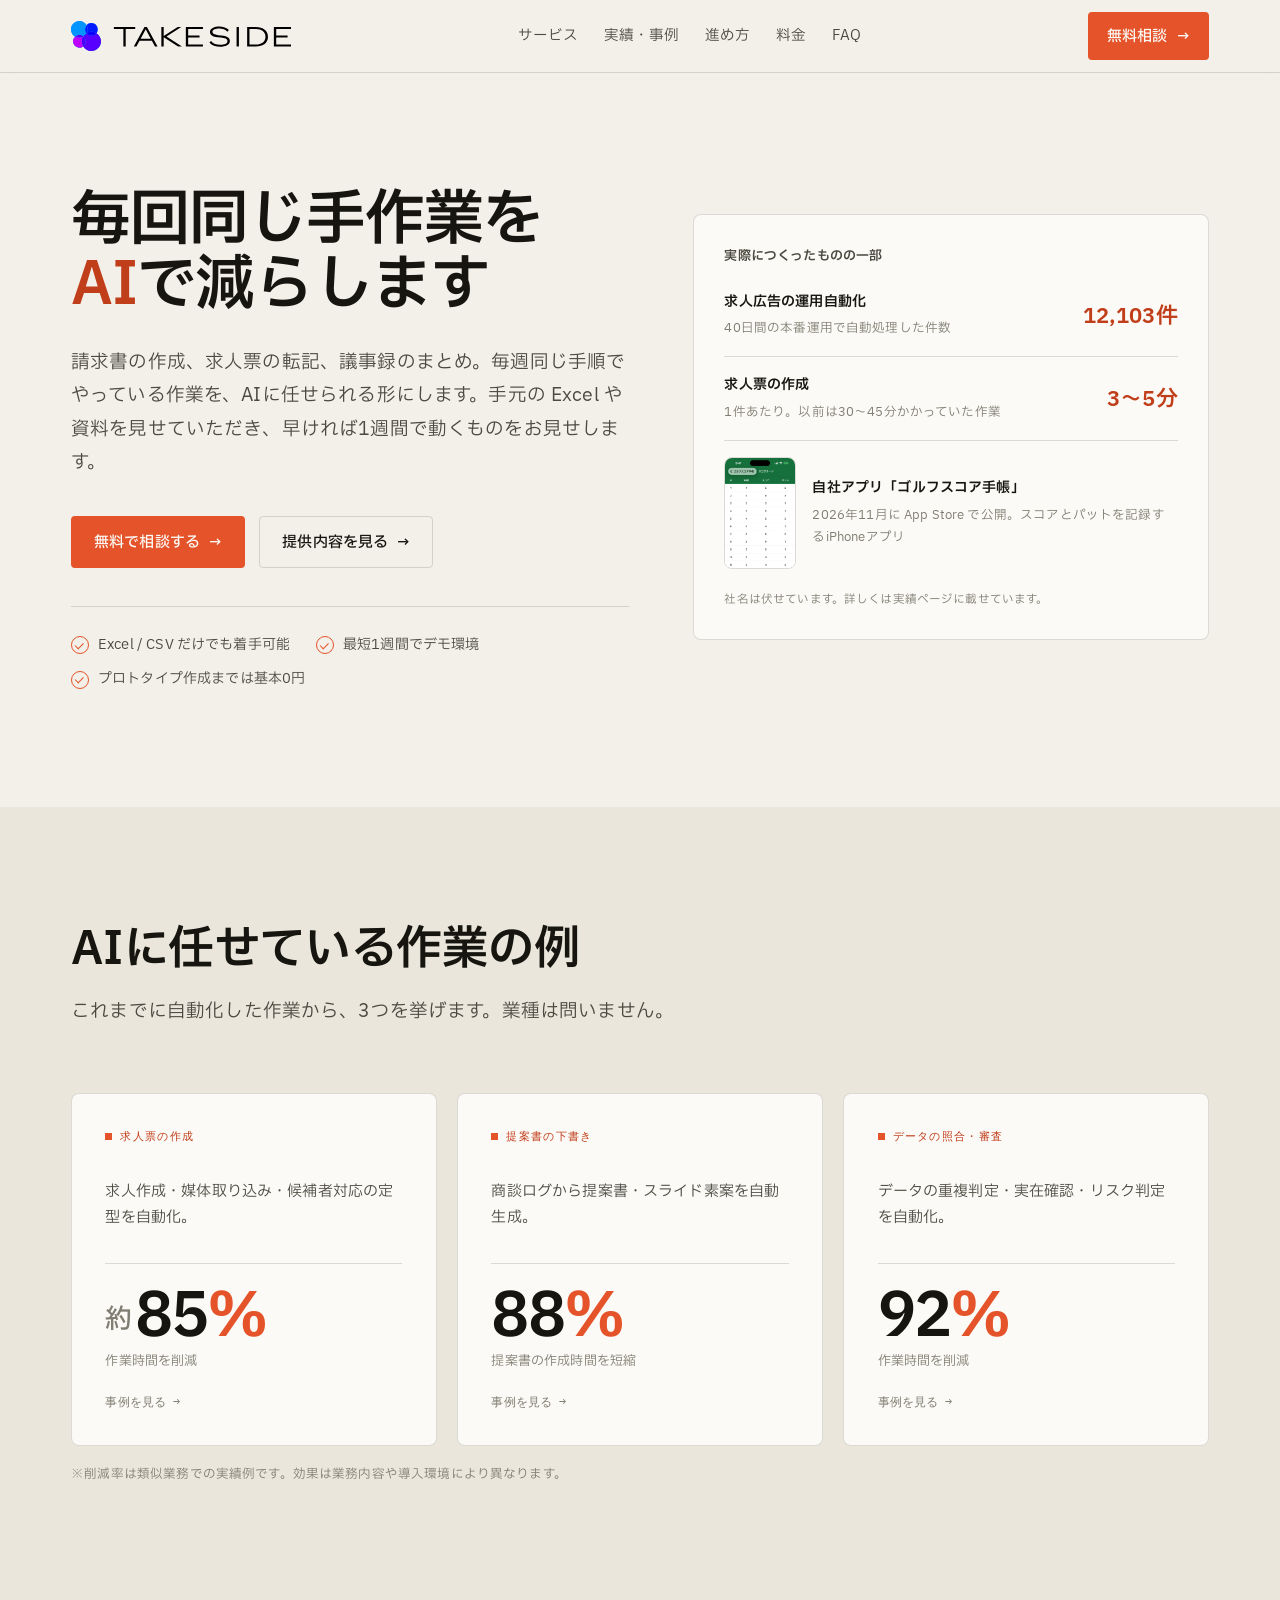
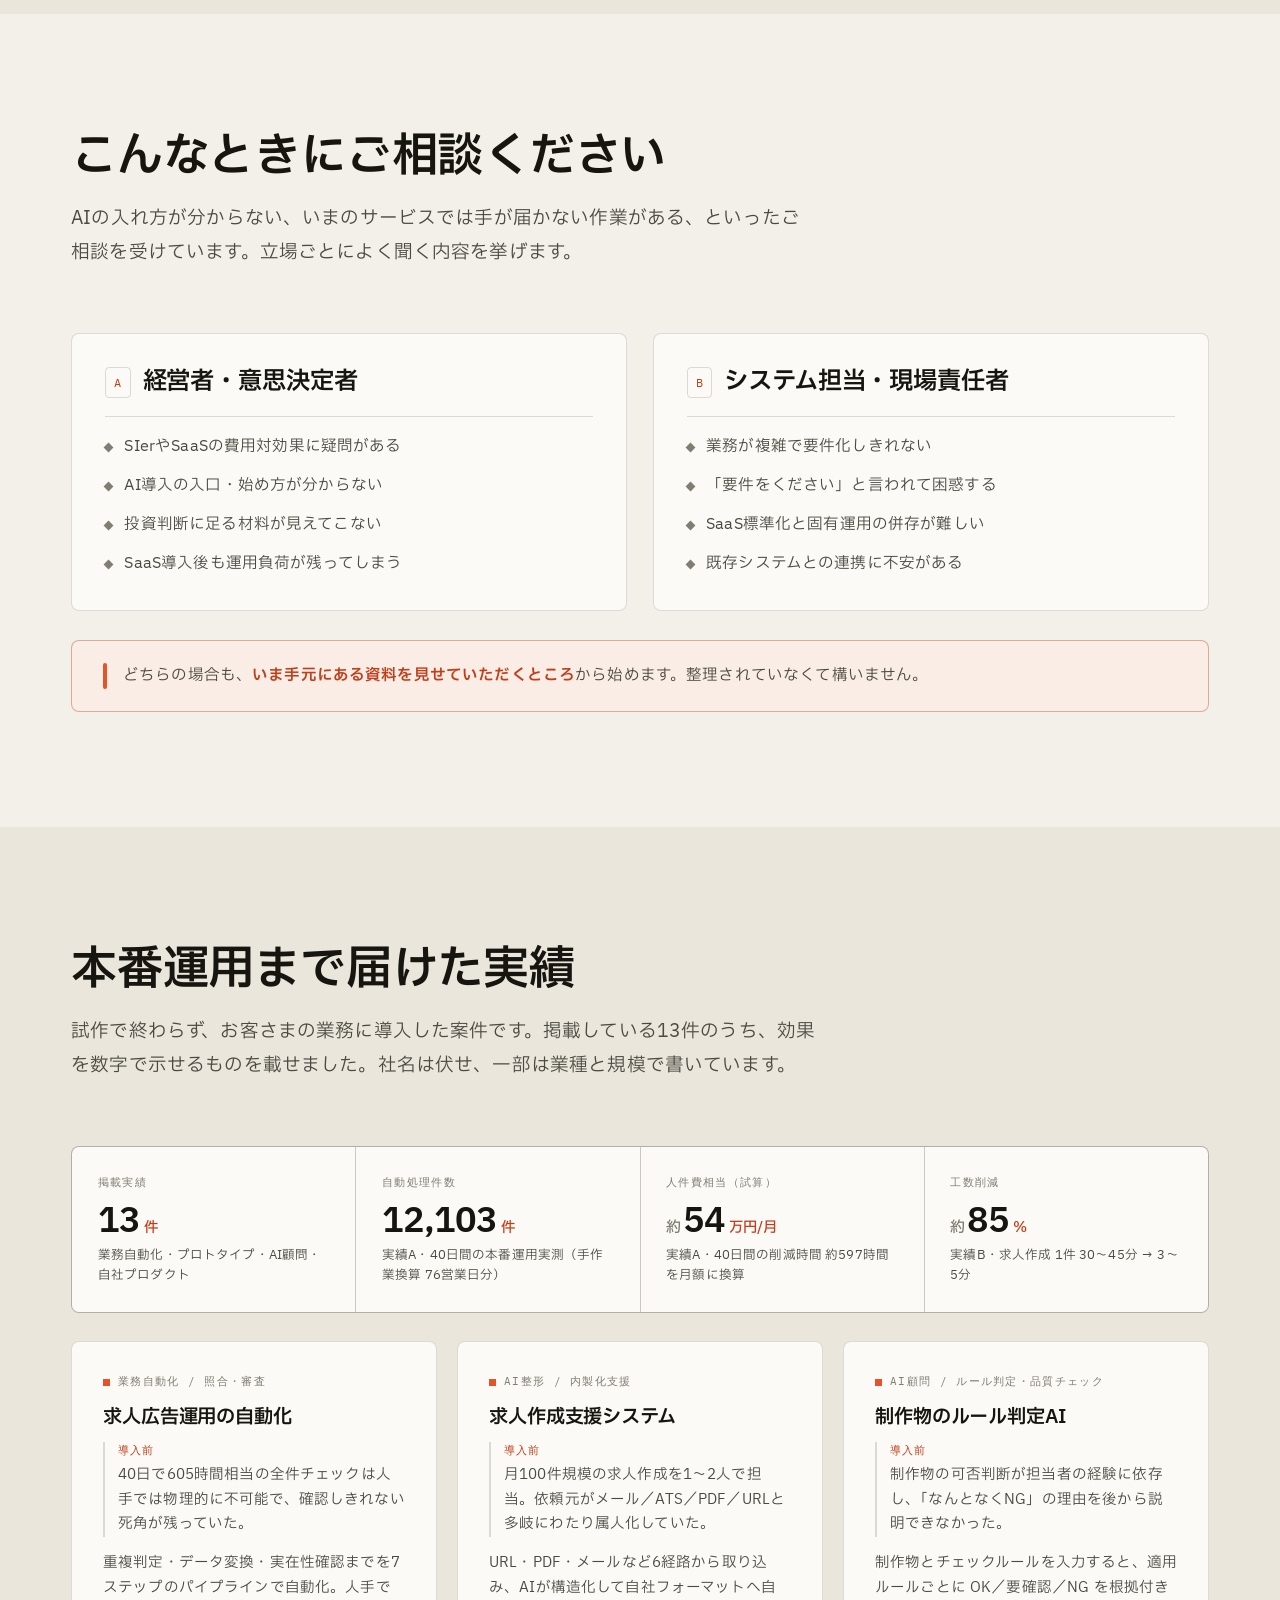
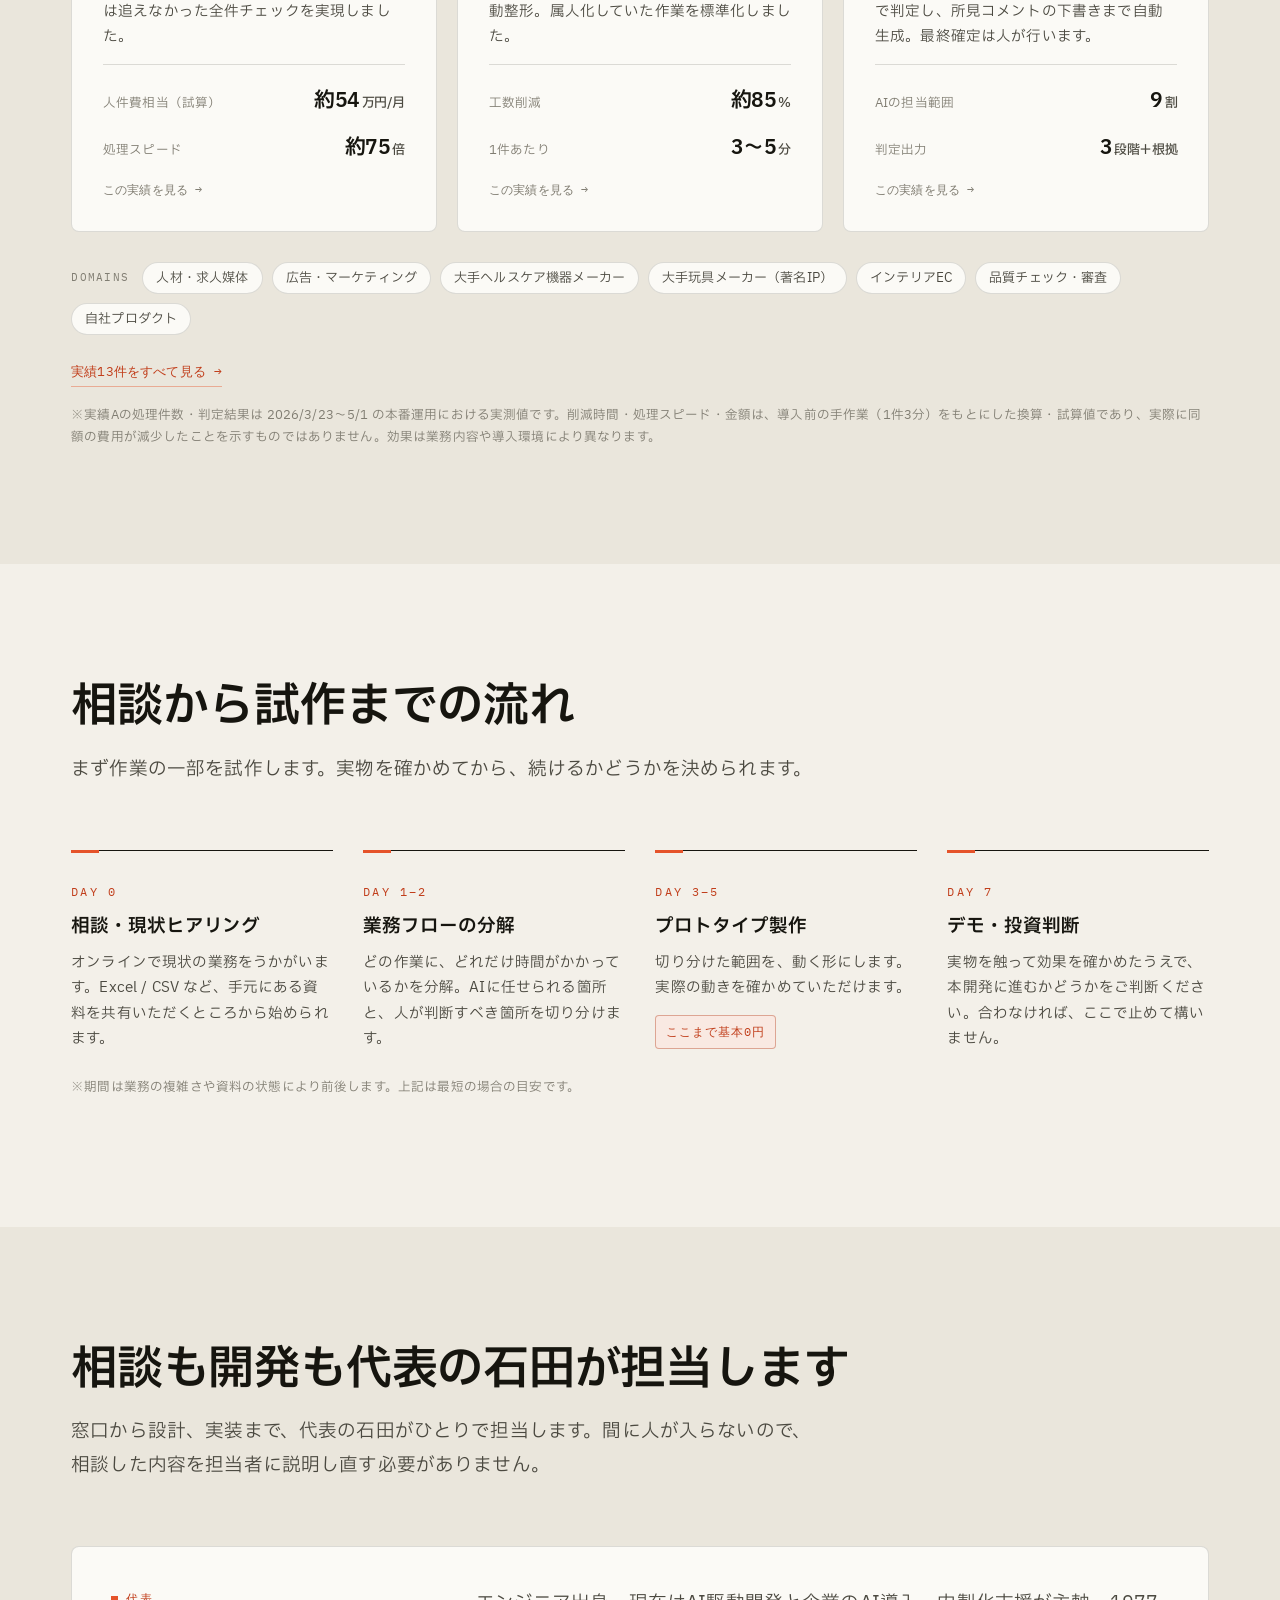
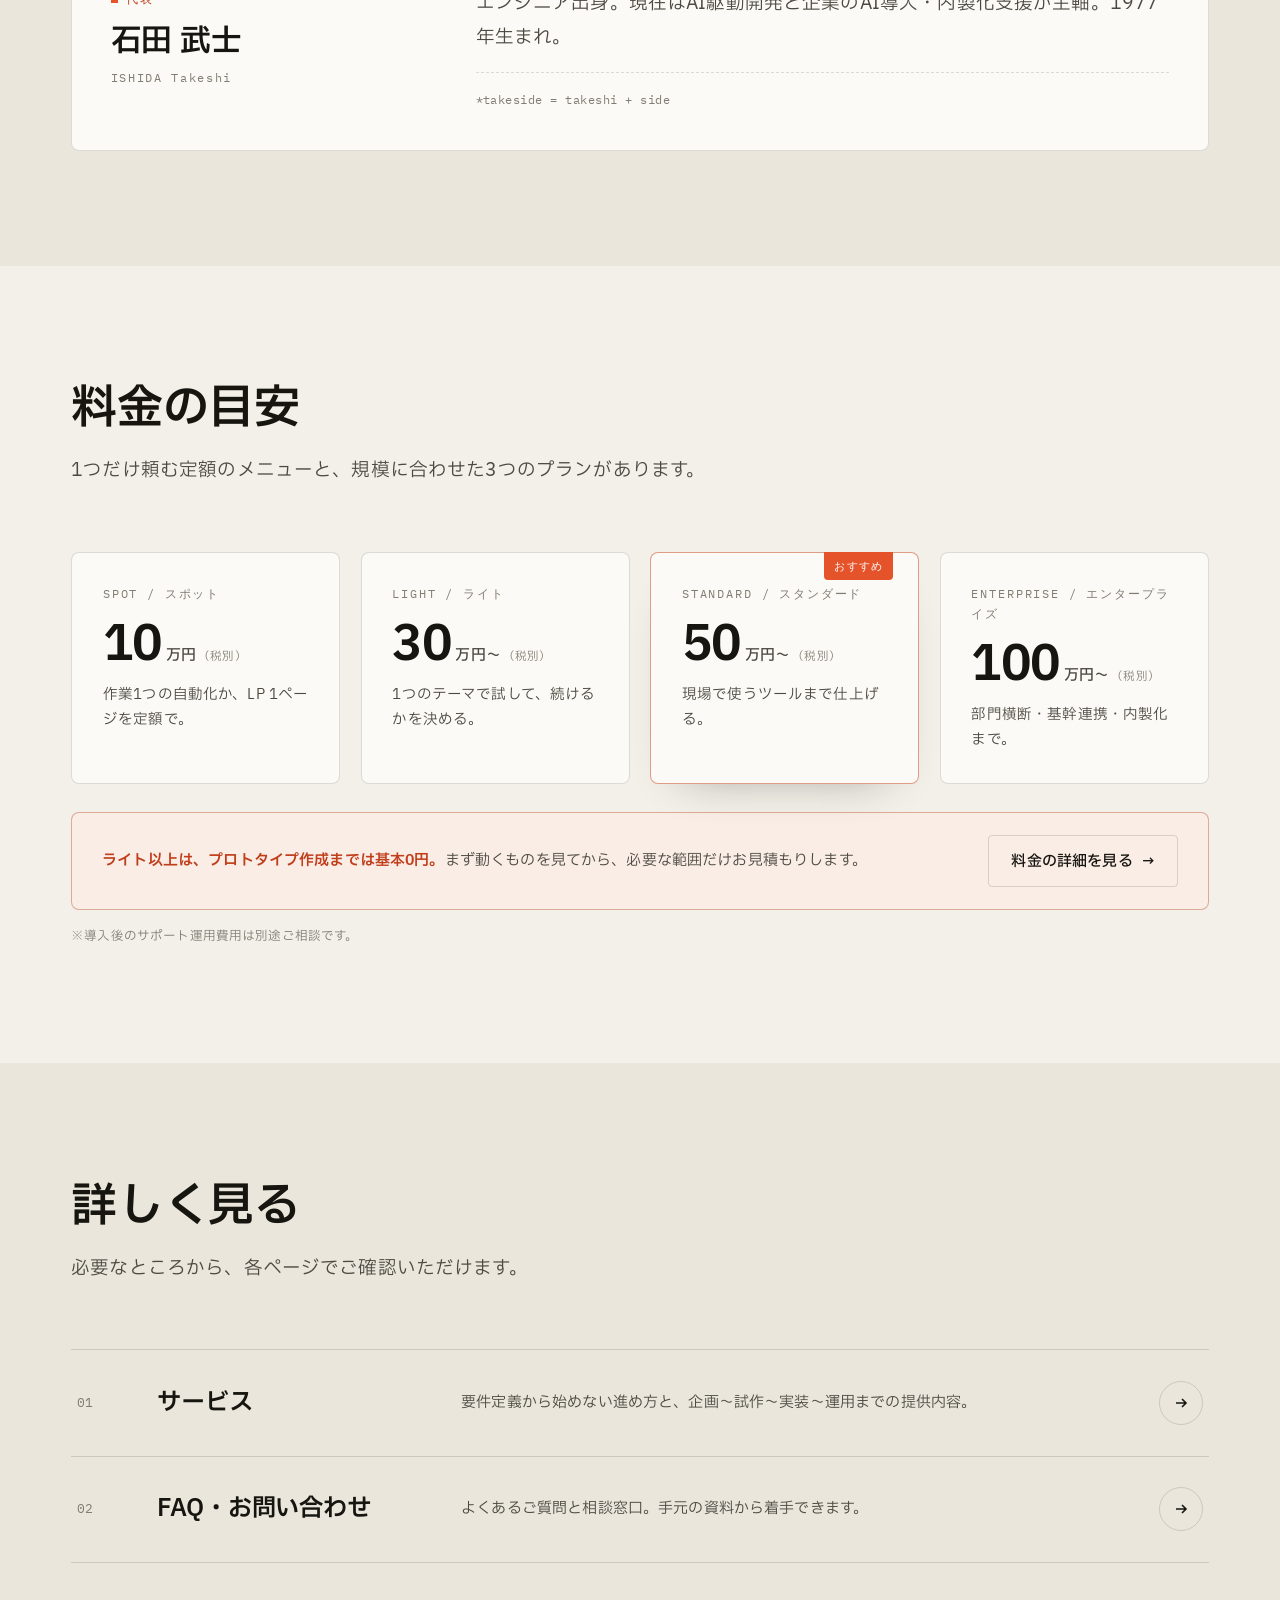
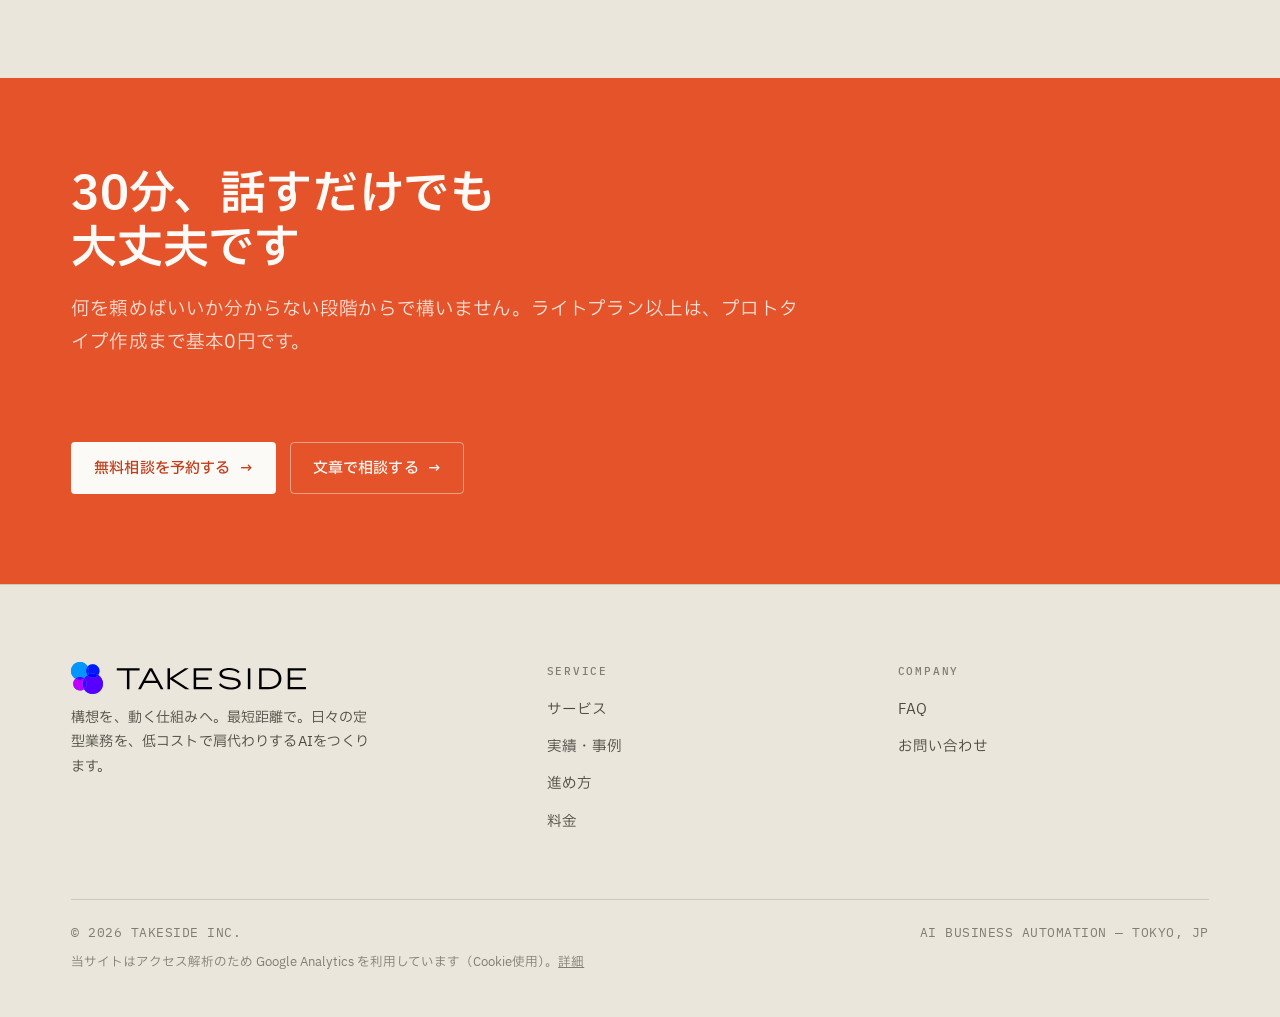
==== commit 957816cc: "feat: 実績ページを企業向け業務ツールの一覧から始め、見た目の作り物感を減らす - 実績ページ冒頭を「企業向けにつくった業務ツール」一覧に置き換え（社名は伏せ、状態を明記） - トップのヒーロー右" ====
--- a/index.html
+++ b/index.html
@@ -166,55 +166,30 @@
       </ul>
     </div>
 
-    <!-- pipeline diagram -->
-    <div class="pipe reveal">
-      <div class="pipe-head">
-        <span>workflow.automate</span>
-        <span class="pipe-dots"><i></i><i></i><i></i></span>
-      </div>
-      <div class="pipe-flow">
-        <div class="pipe-col">
-          <span class="col-label">人の手作業</span>
-          <div class="chip in"><span class="glyph"></span>採用業務</div>
-          <div class="chip in"><span class="glyph"></span>バックオフィス</div>
-          <div class="chip in"><span class="glyph"></span>開発・品質管理</div>
-        </div>
-        <div class="pipe-arrow" aria-hidden="true">
-          <svg viewBox="0 0 30 16"><line class="ln" x1="0" y1="8" x2="22" y2="8"/><path class="hd" d="M22 3l8 5-8 5z"/></svg>
-        </div>
-        <div class="pipe-node">
-          <span class="ring"><span class="pulse"></span><span class="core"></span></span>
-          <span class="nm">AIエージェント</span>
-          <span class="ev">agent.run()</span>
-        </div>
-      </div>
-      <div class="pipe-flow" style="margin-top:14px;">
-        <div class="pipe-reduce" aria-label="作業時間の比較イメージ。手作業に対し、AI導入後は作業時間を大幅に削減">
-          <span class="rd-label">作業時間の比較</span>
-          <div class="rd-row">
-            <span class="rd-k">人手</span>
-            <span class="rd-bar"><i class="rd-fill rd-manual" style="width:100%"></i></span>
-          </div>
-          <div class="rd-row">
-            <span class="rd-k">AI</span>
-            <span class="rd-bar"><i class="rd-fill rd-ai" style="width:12%"></i><span class="rd-cut">削減</span></span>
-          </div>
-        </div>
-        <div class="pipe-arrow" aria-hidden="true">
-          <svg viewBox="0 0 30 16"><line class="ln" x1="0" y1="8" x2="22" y2="8"/><path class="hd" d="M22 3l8 5-8 5z"/></svg>
-        </div>
-        <div class="pipe-col">
-          <span class="col-label">自動化された出力</span>
-          <div class="chip out"><span class="glyph"></span>求人〜候補者対応</div>
-          <div class="chip out"><span class="glyph"></span>経費・請求・FAQ</div>
-          <div class="chip out"><span class="glyph"></span>仕様×実装の突合</div>
-        </div>
-      </div>
-      <div class="pipe-foot">
-        <span class="stat">平均削減率 <b>約88%</b></span>
-        <span class="code">deploy: 最短 7 days</span>
-      </div>
-    </div>
+    <!-- 実績カード：作り物の図ではなく、実績ページの実測値とアプリの実画面を置く -->
+    <aside class="proof reveal" aria-label="実績の一部">
+      <p class="proof-head">実際につくったものの一部</p>
+      <ul class="proof-list">
+        <li><a href="works.html#work-a">
+          <span class="pf-k">求人広告の運用自動化</span>
+          <span class="pf-v">12,103件</span>
+          <span class="pf-n">40日間の本番運用で自動処理した件数</span>
+        </a></li>
+        <li><a href="works.html#work-b">
+          <span class="pf-k">求人票の作成</span>
+          <span class="pf-v">3〜5分</span>
+          <span class="pf-n">1件あたり。以前は30〜45分かかっていた作業</span>
+        </a></li>
+        <li class="proof-app"><a href="works.html#work-n">
+          <img src="img/works/golfscore-03-scorecard.jpg" width="478" height="1040" alt="ゴルフスコア手帳のスコアカード画面" />
+          <span class="pf-t">
+            <span class="pf-k">自社アプリ<span class="keep">「ゴルフスコア手帳」</span></span>
+            <span class="pf-n">2026年11月に App Store で公開。スコアとパットを記録するiPhoneアプリ</span>
+          </span>
+        </a></li>
+      </ul>
+      <p class="proof-note">社名は伏せています。詳しくは実績ページに載せています。</p>
+    </aside>
   </div>
 </section>
 
@@ -222,7 +197,6 @@
 <section class="section usecases" id="usecases">
   <div class="wrap">
     <div class="section-head">
-      <span class="eyebrow"><span class="idx">02</span>&nbsp;&nbsp;Use Cases</span>
       <h2 class="h2">AIに任せている作業の例</h2>
       <p class="lead">これまでに自動化した作業から、3つを挙げます。業種は問いません。</p>
     </div>
@@ -264,7 +238,6 @@
 <section class="section">
   <div class="wrap">
     <div class="section-head">
-      <span class="eyebrow"><span class="idx">03</span>&nbsp;&nbsp;Pain Points</span>
       <h2 class="h2">こんなときにご相談ください</h2>
       <p class="lead">AIの入れ方が分からない、いまのサービスでは手が届かない作業がある、といったご相談を受けています。立場ごとによく聞く内容を挙げます。</p>
     </div>
@@ -300,16 +273,15 @@
 <section class="section works-teaser" id="works">
   <div class="wrap">
     <div class="section-head">
-      <span class="eyebrow"><span class="idx">04</span>&nbsp;&nbsp;Works</span>
       <h2 class="h2">本番運用まで届けた実績</h2>
-      <p class="lead">試作で終わらず、お客さまの業務に導入した案件です。掲載している12件のうち、効果を数字で示せるものを載せました。社名は伏せ、一部は業種と規模で書いています。</p>
+      <p class="lead">試作で終わらず、お客さまの業務に導入した案件です。掲載している13件のうち、効果を数字で示せるものを載せました。社名は伏せ、一部は業種と規模で書いています。</p>
     </div>
 
     <!-- 実績の「総量」を先に置く。カード3枚だけだと“たまたま良い案件”に見えるため -->
     <div class="wk-figures reveal">
       <div class="wk-fig">
         <span class="k">掲載実績</span>
-        <span class="v">12<em>件</em></span>
+        <span class="v">13<em>件</em></span>
         <span class="s">業務自動化・プロトタイプ・AI顧問・自社プロダクト</span>
       </div>
       <div class="wk-fig">
@@ -379,7 +351,7 @@
       <span class="d">自社プロダクト</span>
     </div>
 
-    <a class="wk-all" href="works.html">実績12件をすべて見る →</a>
+    <a class="wk-all" href="works.html">実績13件をすべて見る →</a>
     <p class="wk-note">※実績Aの処理件数・判定結果は 2026/3/23〜5/1 の本番運用における実測値です。削減時間・処理スピード・金額は、導入前の手作業（1件3分）をもとにした換算・試算値であり、実際に同額の費用が減少したことを示すものではありません。効果は業務内容や導入環境により異なります。</p>
   </div>
 </section>
@@ -388,7 +360,6 @@
 <section class="section process" id="process">
   <div class="wrap">
     <div class="section-head">
-      <span class="eyebrow"><span class="idx">05</span>&nbsp;&nbsp;Process</span>
       <h2 class="h2">相談から試作までの流れ</h2>
       <p class="lead">まず作業の一部を試作します。実物を確かめてから、続けるかどうかを決められます。</p>
     </div>
@@ -424,7 +395,6 @@
 <section class="section about" id="about">
   <div class="wrap">
     <div class="section-head">
-      <span class="eyebrow"><span class="idx">06</span>&nbsp;&nbsp;About</span>
       <h2 class="h2">相談も開発も代表の石田が担当します</h2>
       <p class="lead">窓口から設計、実装まで、代表の石田がひとりで担当します。間に人が入らないので、相談した内容を担当者に説明し直す必要がありません。</p>
     </div>
@@ -447,7 +417,6 @@
 <section class="section pricing-teaser" id="pricing">
   <div class="wrap">
     <div class="section-head">
-      <span class="eyebrow"><span class="idx">07</span>&nbsp;&nbsp;Pricing</span>
       <h2 class="h2">料金の目安</h2>
       <p class="lead">1つだけ頼む定額のメニューと、規模に合わせた3つのプランがあります。</p>
     </div>
@@ -488,7 +457,6 @@
 <section class="section explore-band">
   <div class="wrap">
     <div class="section-head">
-      <span class="eyebrow"><span class="idx">08</span>&nbsp;&nbsp;Explore</span>
       <h2 class="h2">詳しく見る</h2>
       <p class="lead">必要なところから、各ページでご確認いただけます。</p>
     </div>
@@ -514,8 +482,7 @@
 <section class="cta-band" id="contact-cta">
   <div class="wrap cta-inner">
     <div>
-      <span class="eyebrow"><span class="idx">09</span>&nbsp;&nbsp;Get Started</span>
-      <h2 style="margin-top:18px;">30分、話すだけでも<br /><span class="keep">大丈夫です</span></h2>
+      <h2>30分、話すだけでも<br /><span class="keep">大丈夫です</span></h2>
       <p class="lead">何を頼めばいいか分からない段階からで構いません。ライトプラン以上は、プロトタイプ作成まで基本0円です。</p>
     </div>
     <div class="hero-cta">
--- a/styles.css
+++ b/styles.css
@@ -77,24 +77,6 @@
   padding-inline: var(--gut);
 }
 
-/* ---- mono eyebrow label ---- */
-.eyebrow {
-  font-family: var(--font-mono);
-  font-size: var(--t-mono);
-  letter-spacing: 0.22em;
-  text-transform: uppercase;
-  color: var(--ink-3);
-  display: inline-flex;
-  align-items: center;
-  gap: 10px;
-}
-.eyebrow::before {
-  content: "";
-  width: 9px; height: 9px;
-  background: var(--accent);
-  display: inline-block;
-}
-.eyebrow .idx { color: var(--accent-2); }
 
 /* ---- headings ---- */
 h1, h2, h3 { margin: 0; font-weight: 600; line-height: 1.18; letter-spacing: -0.005em; }
@@ -240,142 +222,30 @@
 .trust li .tick::after { content: ""; width: 7px; height: 4px; border-left: 1.6px solid var(--accent); border-bottom: 1.6px solid var(--accent); transform: rotate(-45deg) translateY(-1px); }
 .trust ul { display: contents; }
 
-/* faint blueprint grid behind hero */
-.hero::before {
-  content: ""; position: absolute; inset: 0; z-index: -1;
-  background-image:
-    linear-gradient(var(--line-2) 1px, transparent 1px),
-    linear-gradient(90deg, var(--line-2) 1px, transparent 1px);
-  background-size: 46px 46px;
-  -webkit-mask-image: radial-gradient(120% 90% at 78% 30%, #000 0%, transparent 70%);
-          mask-image: radial-gradient(120% 90% at 78% 30%, #000 0%, transparent 70%);
-  opacity: .7;
-}
-
-/* =========================================================================
-   PIPELINE DIAGRAM (hero visual)
-   ========================================================================= */
-.pipe {
+
+/* =========================================================================
+   PROOF CARD (hero visual)
+   作り物の図ではなく、実績ページにある実測値とアプリの実画面を並べる
+   ========================================================================= */
+.proof {
   background: var(--paper-3);
   border: 1px solid var(--line);
   border-radius: 8px;
   padding: clamp(20px, 2.4vw, 30px);
-  box-shadow: 0 1px 0 rgba(255,255,255,.6) inset, 0 24px 50px -34px rgba(22,21,15,.5);
-  position: relative;
-}
-.pipe-head {
-  display: flex; align-items: center; justify-content: space-between;
-  font-family: var(--font-mono); font-size: 11.5px; letter-spacing: .12em;
-  color: var(--ink-3); text-transform: uppercase;
-  padding-bottom: 16px; margin-bottom: 20px; border-bottom: 1px dashed var(--line);
-}
-/* コード風トークン（workflow.automate / agent.run() / deploy:）は
-   情報テキストと地続きに見えると「装飾なのか実データなのか」が判別できない。
-   薄い面と枠を与えて、読み物ではなく識別子だと分かるようにする。 */
-.pipe-head > span:first-child,
-.pipe-foot .code {
-  background: color-mix(in srgb, var(--ink) 5%, transparent);
-  border: 1px solid var(--line-2);
-  border-radius: 3px; padding: 3px 7px;
-  text-transform: none; letter-spacing: .06em;
-}
-.pipe-dots { display: flex; gap: 6px; }
-.pipe-dots i { width: 8px; height: 8px; border-radius: 50%; background: var(--line); display: block; }
-.pipe-dots i:first-child { background: var(--accent); }
-
-.pipe-flow {
-  display: grid;
-  grid-template-columns: 1fr auto 1fr;
-  align-items: center; gap: 14px;
-}
-.pipe-col { display: flex; flex-direction: column; gap: 10px; }
-.pipe-col .col-label {
-  font-family: var(--font-mono); font-size: 10.5px; letter-spacing: .14em;
-  text-transform: uppercase; color: var(--ink-3); margin-bottom: 2px;
-}
-.chip {
-  display: flex; align-items: center; gap: 9px;
-  background: var(--paper); border: 1px solid var(--line);
-  border-radius: var(--radius); padding: 11px 13px;
-  font-size: 14px; font-weight: 500;
-}
-.chip .glyph { width: 8px; height: 8px; flex: none; background: var(--ink-3); }
-.chip.in .glyph { background: var(--ink-3); border-radius: 0; }
-.chip.out { border-color: color-mix(in srgb, var(--accent) 40%, var(--line)); background: color-mix(in srgb, var(--accent) 7%, var(--paper-3)); }
-.chip.out .glyph { background: var(--accent); clip-path: polygon(0 50%,38% 50%,38% 0,100% 50%,38% 100%,38% 50%); width: 12px; height: 12px; }
-
-.pipe-node {
-  display: flex; flex-direction: column; align-items: center; gap: 8px;
-  justify-self: center;
-  padding: 18px 16px; min-width: 116px; max-width: 180px;
-  background: var(--accent); color: var(--on-accent);
-  border-radius: 6px; text-align: center; position: relative;
-}
-.pipe-node .ring {
-  width: 38px; height: 38px; border-radius: 50%;
-  border: 2px solid color-mix(in srgb, var(--on-accent) 65%, transparent); display: grid; place-items: center;
-  position: relative;
-}
-.pipe-node .ring .core { width: 12px; height: 12px; border-radius: 50%; background: var(--on-accent); }
-.pipe-node .pulse { position: absolute; inset: 0; border-radius: 50%; border: 2px solid color-mix(in srgb, var(--on-accent) 65%, transparent); }
-.pipe-node .nm { font-size: 13px; font-weight: 600; }
-/* 名称「AIエージェント」とコード「agent.run()」が地続きに読まれないよう面で分ける
-   （モバイルでは横並びになるため特に必要） */
-.pipe-node .ev {
-  font-family: var(--font-mono); font-size: 10.5px; letter-spacing: .04em;
-  color: color-mix(in srgb, var(--on-accent) 88%, transparent);
-  background: color-mix(in srgb, var(--on-accent) 16%, transparent);
-  border-radius: 3px; padding: 2px 6px;
-}
-
-.pipe-arrow { display: grid; place-items: center; }
-.pipe-arrow svg { width: 30px; height: 16px; }
-.pipe-arrow .ln { stroke: var(--ink-3); stroke-width: 1.4; stroke-dasharray: 4 4; }
-.pipe-arrow .hd { fill: var(--ink-3); }
-
-.pipe-foot {
-  margin-top: 20px; padding-top: 16px; border-top: 1px dashed var(--line);
-  display: flex; align-items: center; justify-content: space-between; gap: 12px;
-  /* 11px は注釈として小さすぎたため 12.5px に。数値は本文書体で読みやすく出す */
-  font-family: var(--font-mono); font-size: 12.5px; color: var(--ink-3);
-}
-.pipe-foot .stat { font-family: var(--font-jp); letter-spacing: 0; }
-.pipe-foot .stat b { color: var(--accent-2); font-size: 16px; font-family: var(--font-en); }
-
-/* reduce bar-chart in the lower-left cell */
-.pipe-reduce { display: flex; flex-direction: column; gap: 11px; }
-.pipe-reduce .rd-label {
-  font-family: var(--font-mono); font-size: 10.5px; letter-spacing: .14em;
-  text-transform: uppercase; color: var(--ink-3); margin-bottom: 2px;
-}
-.pipe-reduce .rd-row { display: grid; grid-template-columns: 30px 1fr; align-items: center; gap: 9px; }
-.pipe-reduce .rd-k { font-family: var(--font-mono); font-size: 11px; color: var(--ink-3); text-align: right; }
-.pipe-reduce .rd-bar {
-  position: relative; height: 14px; border-radius: 2px;
-  background: var(--paper-2); display: flex; align-items: center; overflow: visible;
-}
-.pipe-reduce .rd-fill { display: block; height: 100%; border-radius: 2px; transform-origin: left; }
-.pipe-reduce .rd-manual { background: color-mix(in srgb, var(--ink) 26%, transparent); }
-.pipe-reduce .rd-ai { background: var(--accent); }
-.pipe-reduce .rd-cut {
-  position: absolute; right: 7px; top: 50%; transform: translateY(-50%);
-  font-family: var(--font-mono); font-size: 10px; font-weight: 500; letter-spacing: .04em;
-  color: var(--accent-2); white-space: nowrap;
-}
-
-@media (prefers-reduced-motion: no-preference) {
-  .pipe-node .pulse { animation: pulse 2.4s ease-out infinite; }
-  .pipe-arrow .ln { animation: dash 1s linear infinite; }
-  .pipe-node .core { animation: core 2.4s ease-in-out infinite; }
-  .pipe-reduce .rd-manual { animation: grow 1s .25s cubic-bezier(.22,.61,.36,1) both; }
-  .pipe-reduce .rd-ai { animation: grow 1s .5s cubic-bezier(.22,.61,.36,1) both; }
-  .pipe-reduce .rd-cut { animation: fade-in .5s 1.15s both; }
-}
-@keyframes pulse { 0% { transform: scale(1); opacity: .8; } 100% { transform: scale(2.1); opacity: 0; } }
-@keyframes dash { to { stroke-dashoffset: -16; } }
-@keyframes core { 0%,100% { opacity: 1; } 50% { opacity: .35; } }
-@keyframes grow { from { transform: scaleX(0); } to { transform: scaleX(1); } }
-@keyframes fade-in { from { opacity: 0; } to { opacity: 1; } }
+}
+.proof-head { font-size: 13px; font-weight: 600; color: var(--ink-2); margin: 0 0 6px; }
+.proof-list { list-style: none; margin: 0; padding: 0; }
+.proof-list li + li { border-top: 1px solid var(--line); }
+.proof-list a { display: grid; grid-template-columns: 1fr auto; gap: 4px 16px; align-items: center; padding: 16px 0; color: inherit; text-decoration: none; }
+.proof-list a:hover .pf-k { color: var(--accent-2); }
+.pf-k { font-size: 14px; font-weight: 600; }
+.pf-v { font-family: var(--font-en); font-size: clamp(18px, 1.9vw, 22px); font-weight: 600; color: var(--accent-2); white-space: nowrap; grid-row: span 2; text-align: right; }
+.pf-n { font-size: 12.5px; color: var(--ink-3); }
+.proof-app a { display: flex; gap: 16px; align-items: center; }
+.proof-app img { width: 72px; height: 112px; object-fit: cover; object-position: top; border-radius: 8px; border: 1px solid var(--line); flex: none; }
+.pf-t { display: flex; flex-direction: column; gap: 4px; }
+.pf-k .keep { display: inline-block; }
+.proof-note { font-size: 11.5px; color: var(--ink-3); margin: 6px 0 0; line-height: 1.6; }
 
 /* =========================================================================
    SECTION SCAFFOLD
@@ -384,13 +254,12 @@
 /* 見出しは1行に収まる幅まで許し、リード文だけ 62ch（.lead）で読みやすさを保つ。
    従来は両方まとめて 760px に絞っていたため、PCで見出しが早期に折り返していた。 */
 .section-head { max-width: 1000px; margin-bottom: clamp(40px, 5vw, 64px); }
-.section-head .h2 { margin-top: 18px; }
+.section-head .h2 { margin-top: 0; }
 .section-head .lead { margin-top: 18px; }
 
 /* night variant */
 .section.night { background: var(--night); color: var(--paper-on-night); }
 .section.night .lead { color: var(--ink-on-night); }
-.section.night .eyebrow { color: var(--ink-on-night); }
 .section.night .accent { color: var(--accent); }
 
 /* =========================================================================
@@ -698,19 +567,9 @@
    CTA BANNER
    ========================================================================= */
 .cta-band { background: var(--accent); color: var(--on-accent); position: relative; overflow: hidden; }
-.cta-band::before {
-  content: ""; position: absolute; inset: 0;
-  background-image: linear-gradient(rgba(251,250,246,.18) 1px, transparent 1px), linear-gradient(90deg, rgba(251,250,246,.18) 1px, transparent 1px);
-  background-size: 46px 46px;
-  -webkit-mask-image: radial-gradient(80% 120% at 90% 50%, #000, transparent 70%);
-          mask-image: radial-gradient(80% 120% at 90% 50%, #000, transparent 70%);
-}
 .cta-inner { position: relative; display: flex; flex-wrap: wrap; gap: 28px; align-items: center; justify-content: space-between; padding-block: clamp(56px, 7vw, 96px); }
 .cta-inner h2 { font-size: var(--t-h2); font-weight: 600; max-width: 18ch; color: var(--on-accent); }
 .cta-inner .lead { color: color-mix(in srgb, var(--on-accent) 85%, transparent); margin-top: 16px; }
-.cta-band .eyebrow { color: color-mix(in srgb, var(--on-accent) 80%, transparent); }
-.cta-band .eyebrow::before { background: var(--on-accent); }
-.cta-band .eyebrow .idx { color: var(--on-accent); }
 .cta-band .btn-primary { background: var(--on-accent); color: var(--accent-2); }
 .cta-band .btn-primary:hover { background: #fff; }
 .cta-band .btn-ghost { color: var(--on-accent); border-color: color-mix(in srgb, var(--on-accent) 45%, transparent); }
@@ -761,22 +620,13 @@
 .reveal.in { opacity: 1; transform: none; }
 @media (prefers-reduced-motion: reduce) { .reveal { opacity: 1; transform: none; transition: none; } }
 
-/* ---- tweak toggles ---- */
-html[data-grid="off"] .hero::before,
-html[data-grid="off"] .cta-band::before { display: none; }
-html[data-motion="off"] .pipe-node .pulse,
-html[data-motion="off"] .pipe-arrow .ln,
-html[data-motion="off"] .pipe-node .core,
-html[data-motion="off"] .pipe-reduce .rd-fill,
-html[data-motion="off"] .pipe-reduce .rd-cut { animation: none; }
-html[data-motion="off"] .reveal { transition-duration: .25s; }
 
 /* =========================================================================
    RESPONSIVE
    ========================================================================= */
 @media (max-width: 980px) {
   .hero-grid { grid-template-columns: 1fr; }
-  .pipe { margin-top: 8px; }
+  .proof { margin-top: 8px; }
   .cases { grid-template-columns: 1fr; }
   .pains { grid-template-columns: 1fr; }
   .proc { grid-template-columns: 1fr 1fr; }
@@ -816,21 +666,6 @@
   }
 }
 
-@media (max-width: 640px) {
-  /* ---- パイプライン図：3カラムのままでは375pxでチップが全部折り返すため縦積みにする ---- */
-  .pipe-flow { grid-template-columns: 1fr; gap: 12px; }
-  .pipe-arrow svg { transform: rotate(90deg); }
-  .pipe-node { max-width: none; width: 100%; flex-direction: row; justify-content: center; gap: 14px; padding: 14px 16px; }
-  .pipe-node .ring { width: 30px; height: 30px; }
-  .pipe-node .nm { font-size: 14px; }
-  /* 2段目は 矢印 → 出力チップ → 比較チャート の順にして
-     「手作業 → AI → 出力 → 削減効果」という読み順を縦でも保つ */
-  .pipe-flow + .pipe-flow .pipe-arrow { order: 1; }
-  .pipe-flow + .pipe-flow .pipe-col { order: 2; }
-  .pipe-flow + .pipe-flow .pipe-reduce { order: 3; margin-top: 4px; }
-  .pipe-foot { flex-direction: column; align-items: flex-start; gap: 6px; }
-}
-
 @media (max-width: 560px) {
   /* ボタンは文字数なりの幅だとガタつくので、SPでは縦に等幅で積む */
   .hero-cta { display: grid; grid-template-columns: 1fr; gap: 12px; width: 100%; }
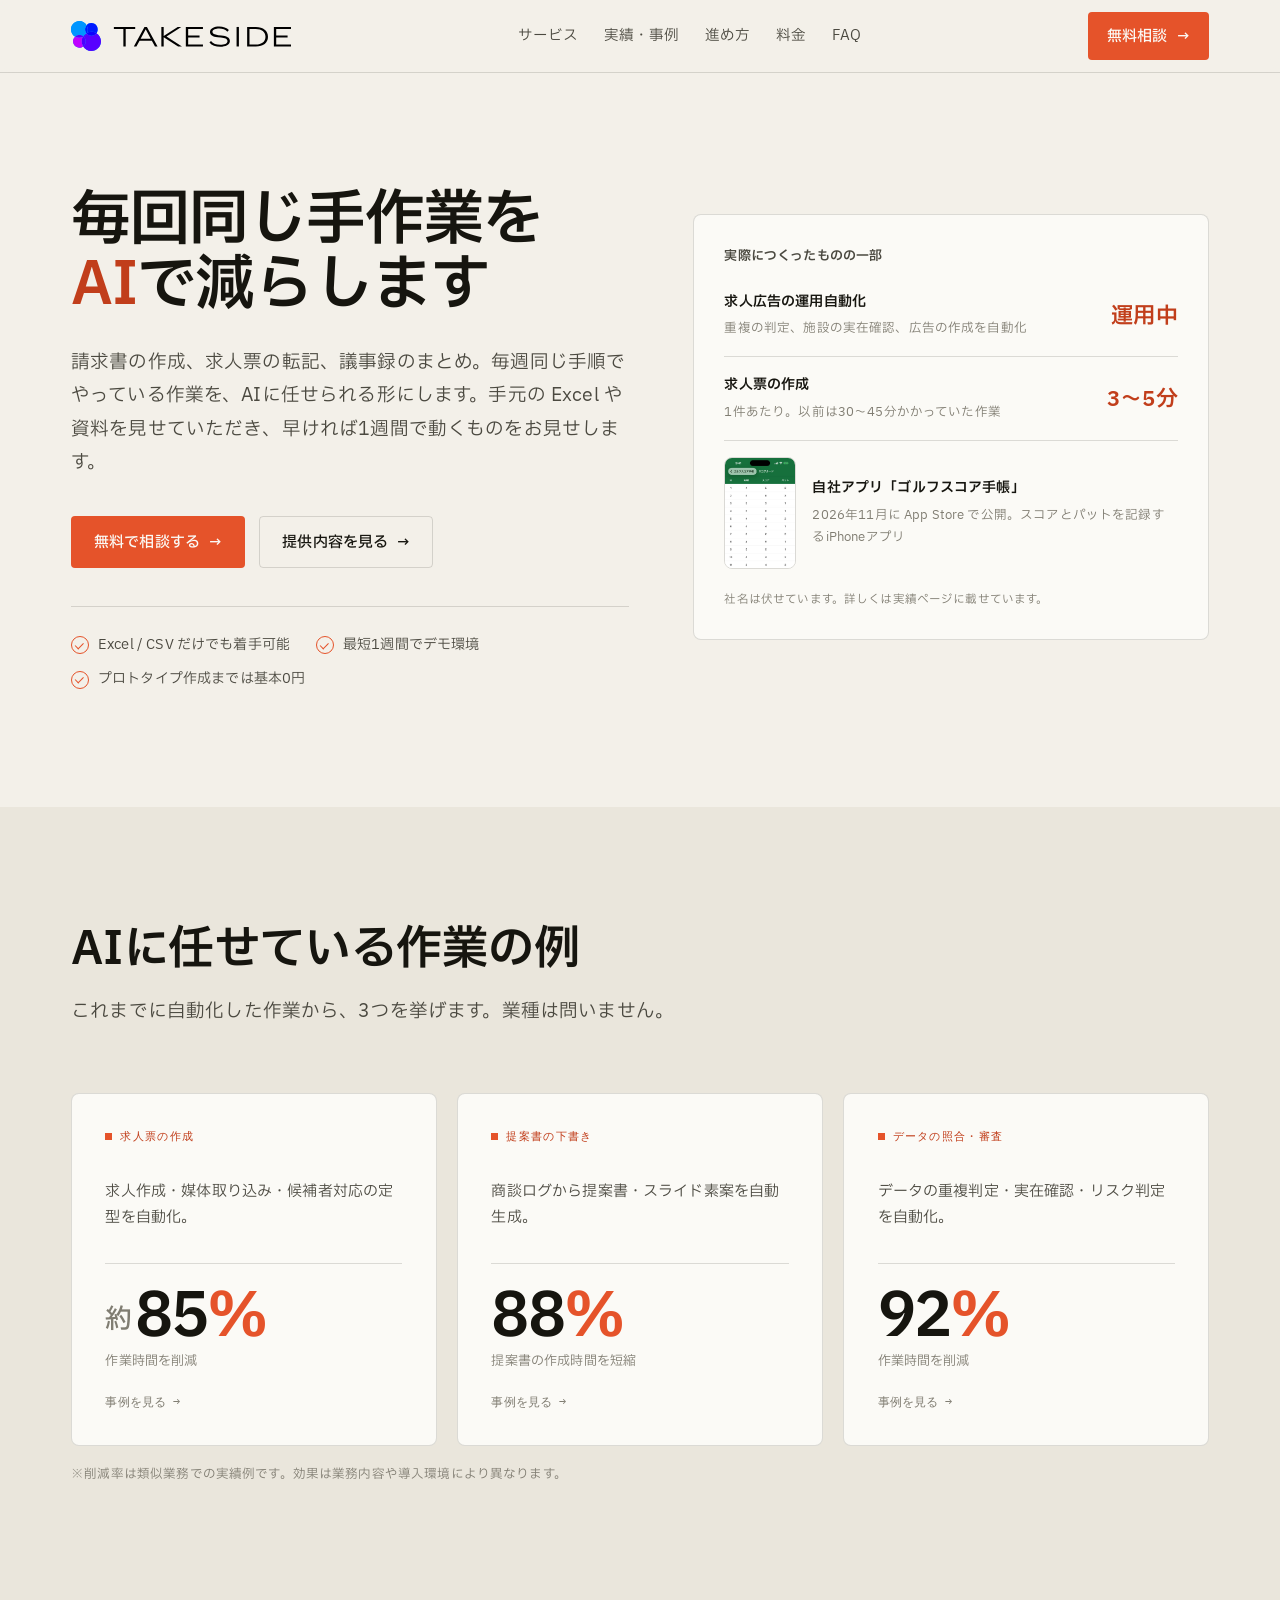
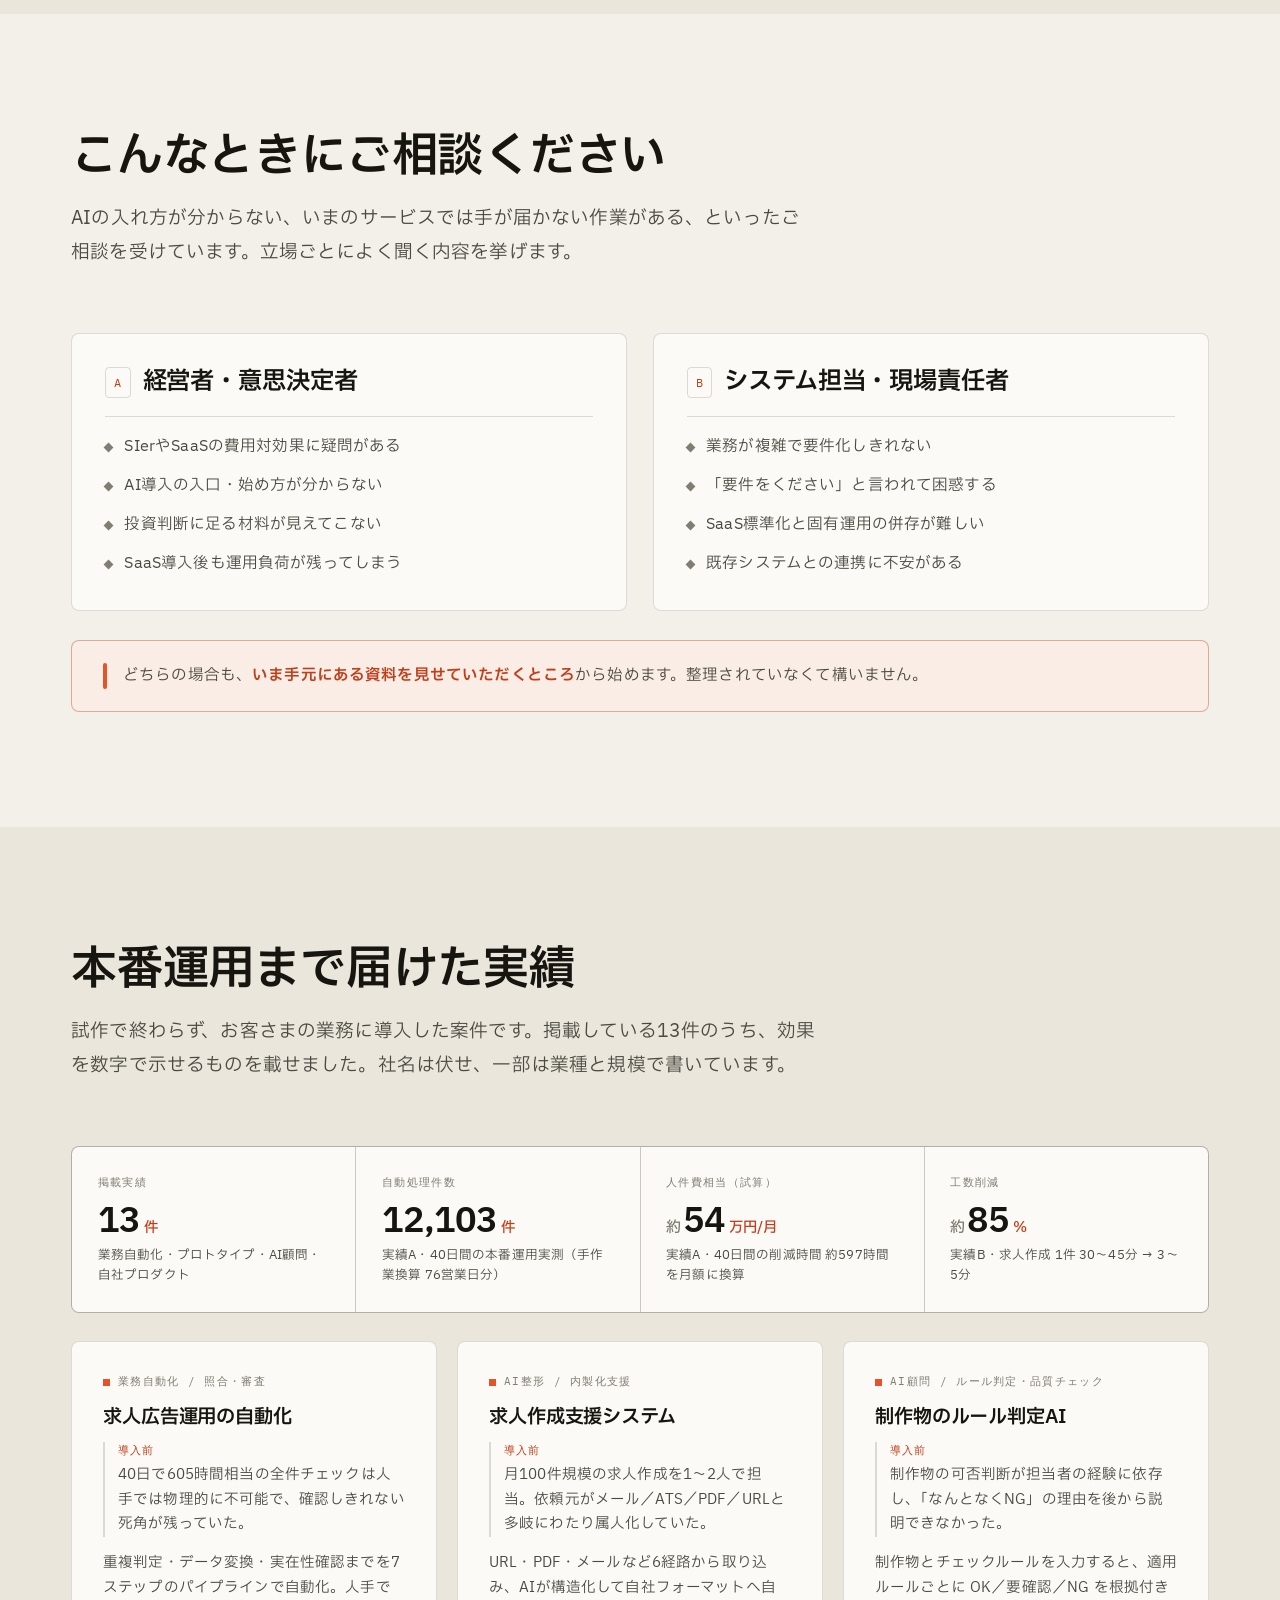
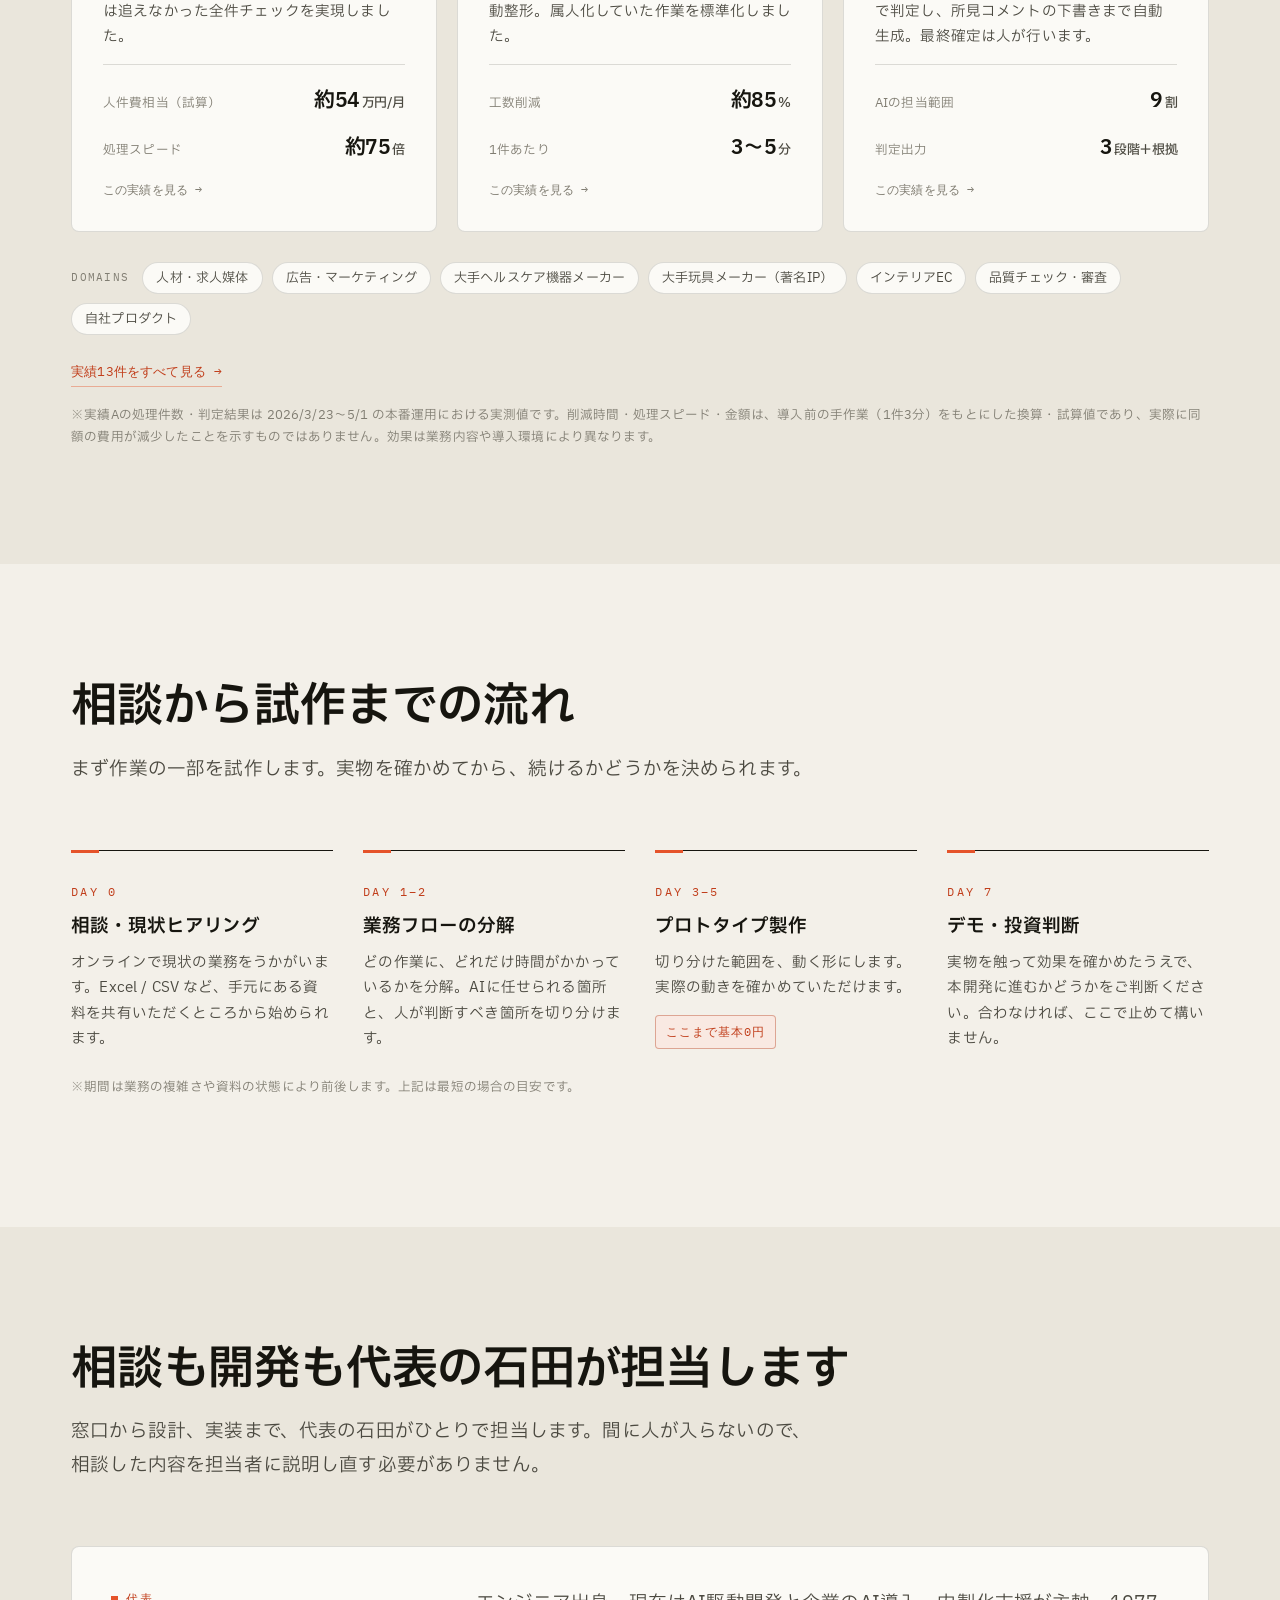
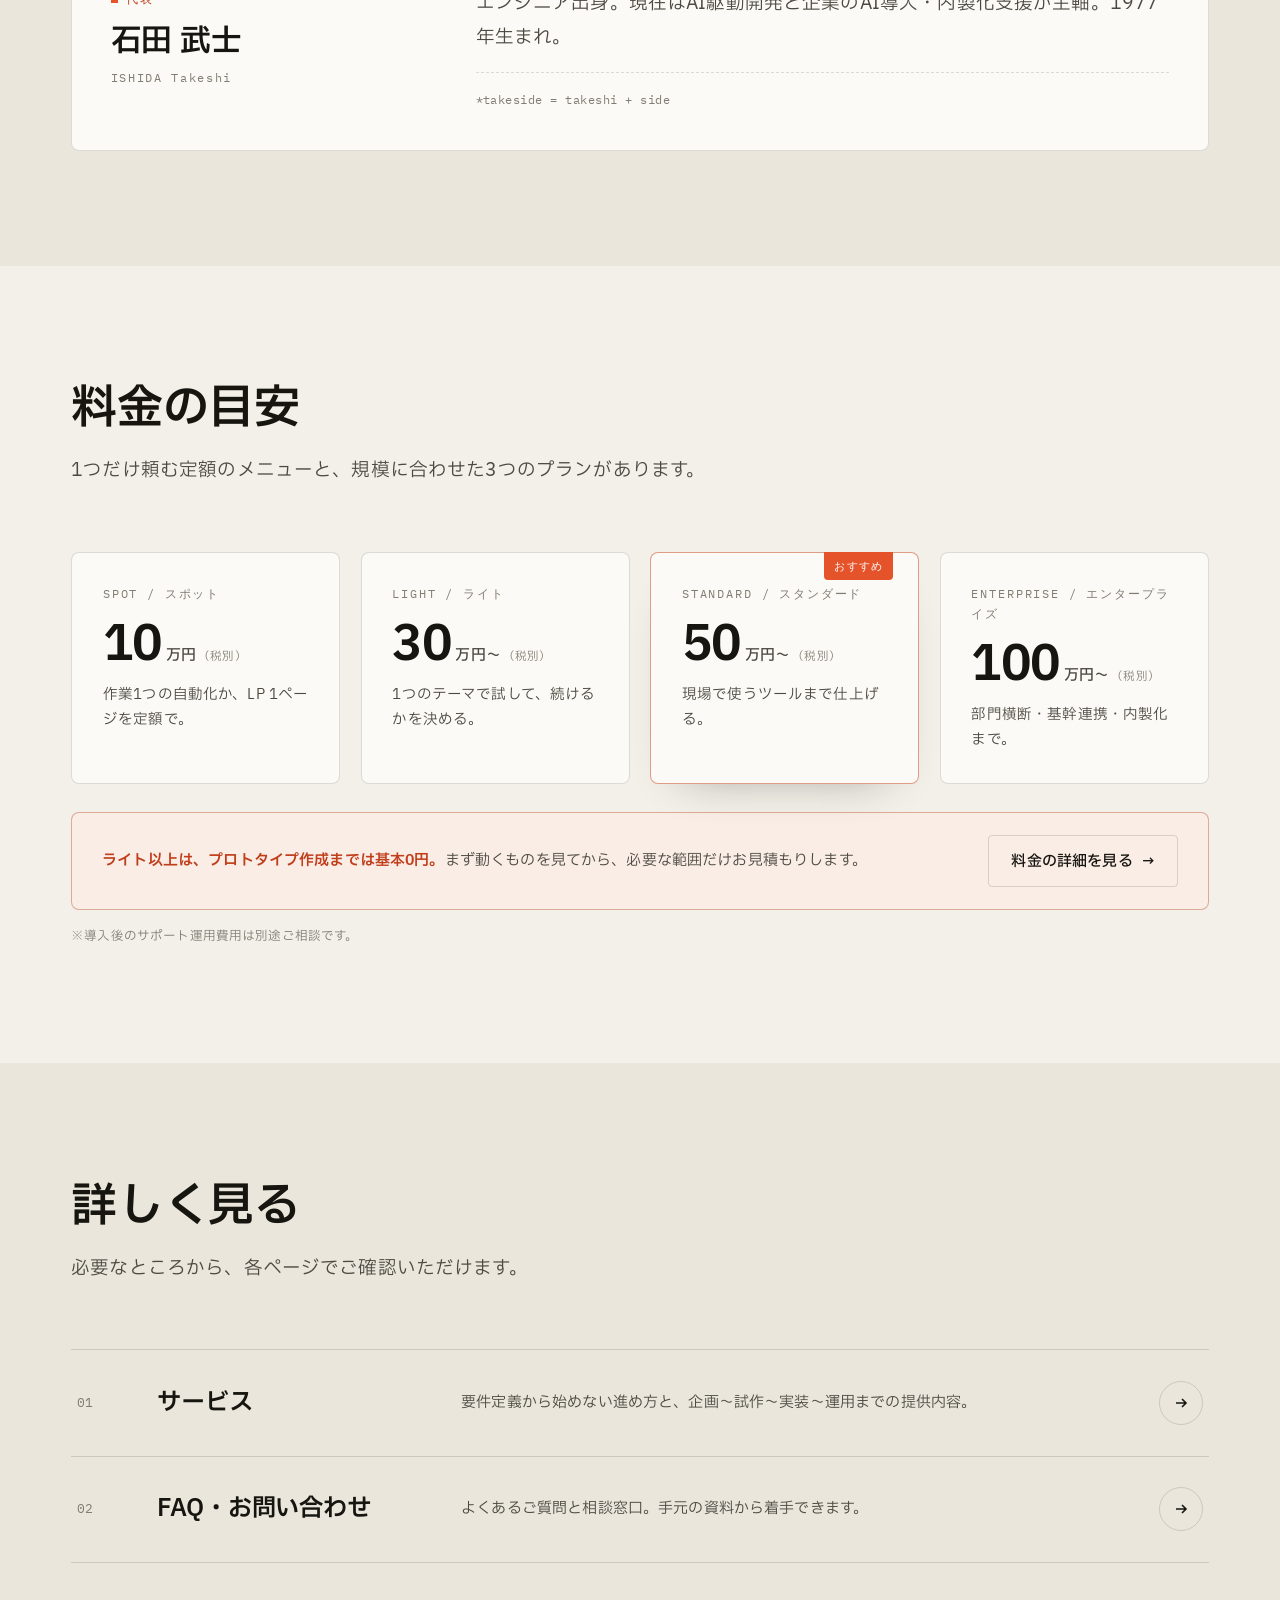
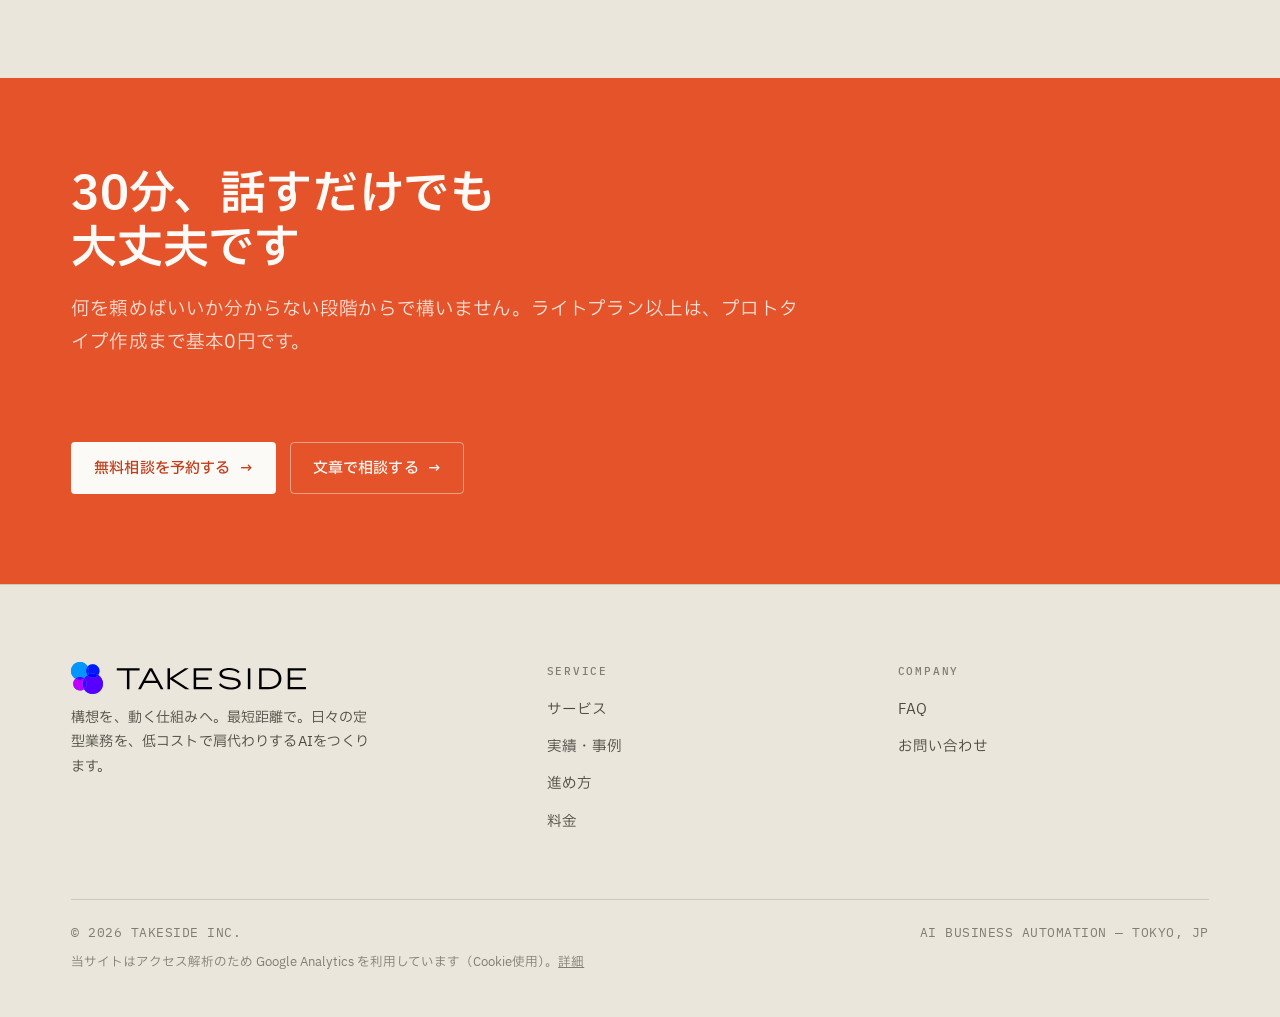
==== commit b6c4e888: "feat: 実績ページの業務ツール一覧を実施作業の箇条書きにし、販売管理の運用事例を追加 - 各行を件数中心の説明から、自動化している作業の箇条書きに変更 - 求人広告の運用・求人票の作成の状態を「運" ====
--- a/index.html
+++ b/index.html
@@ -172,8 +172,8 @@
       <ul class="proof-list">
         <li><a href="works.html#work-a">
           <span class="pf-k">求人広告の運用自動化</span>
-          <span class="pf-v">12,103件</span>
-          <span class="pf-n">40日間の本番運用で自動処理した件数</span>
+          <span class="pf-v">運用中</span>
+          <span class="pf-n">重複の判定、施設の実在確認、広告の作成を自動化</span>
         </a></li>
         <li><a href="works.html#work-b">
           <span class="pf-k">求人票の作成</span>
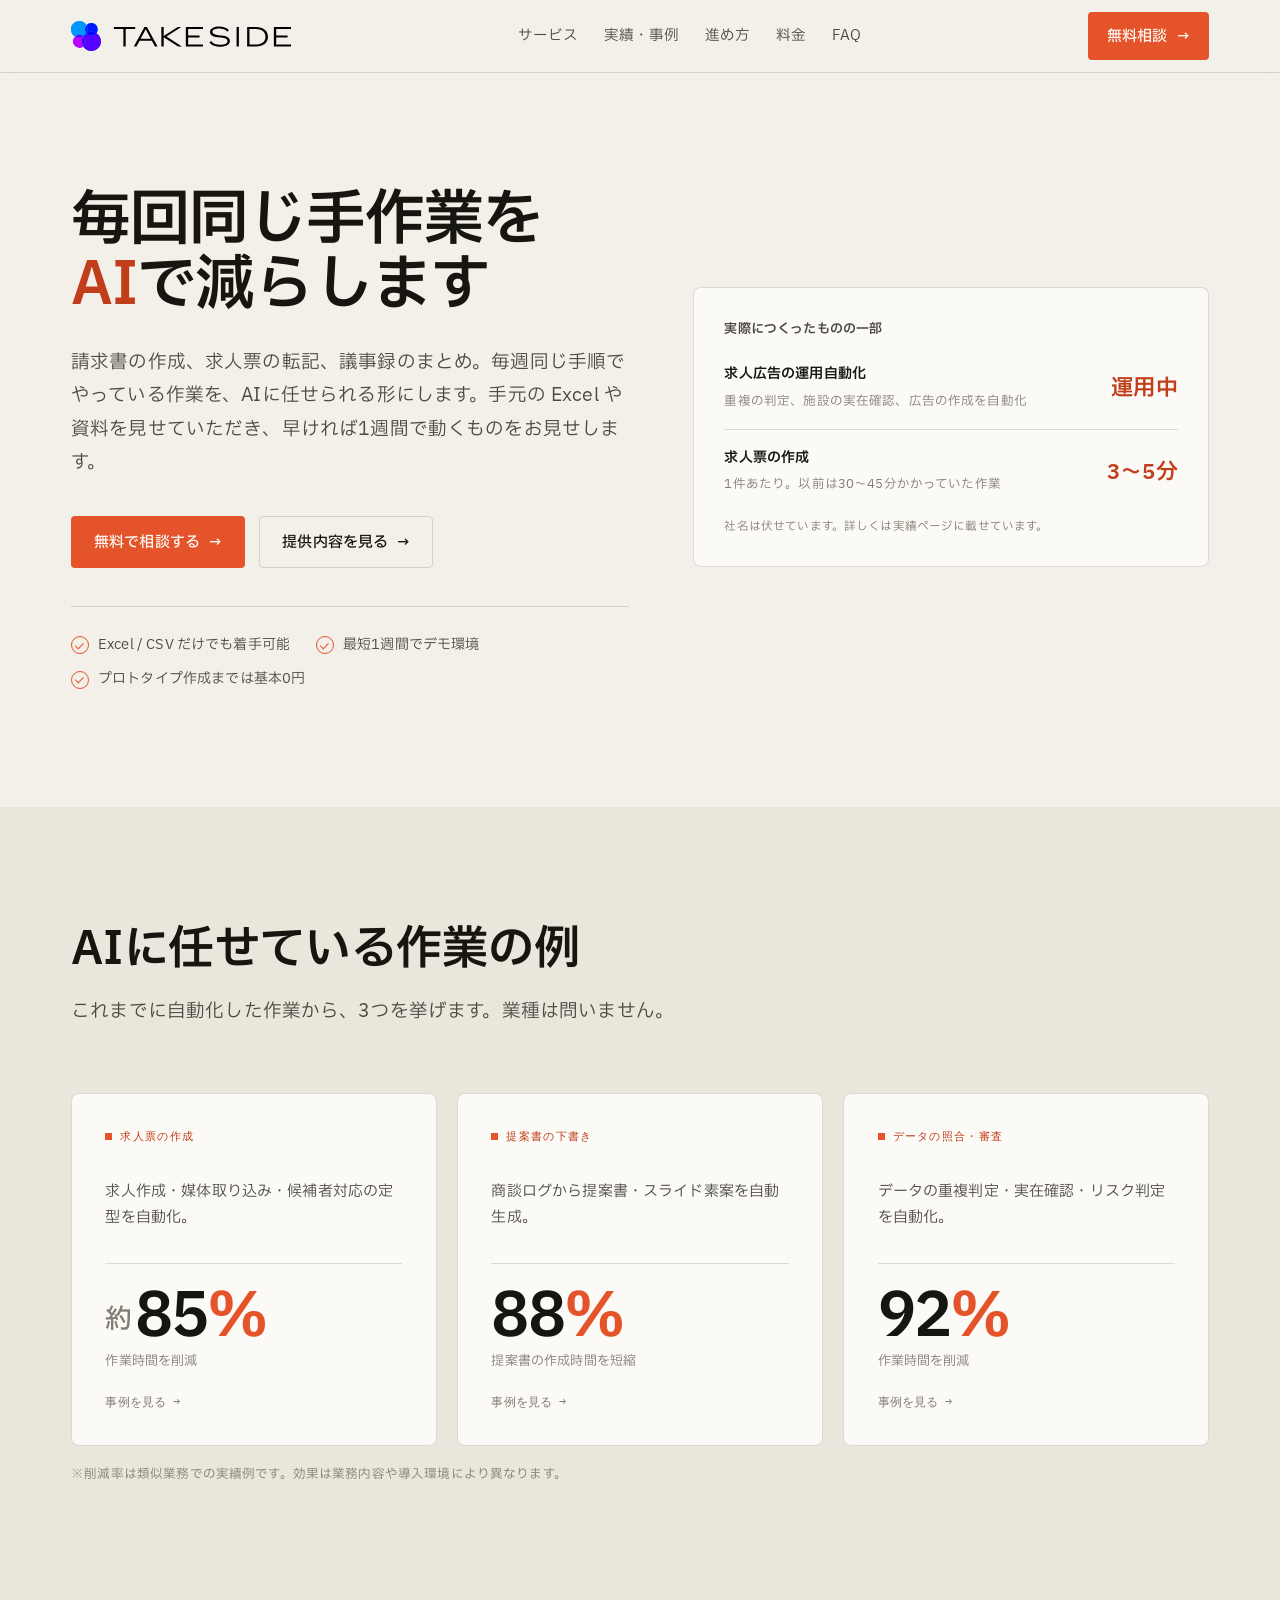
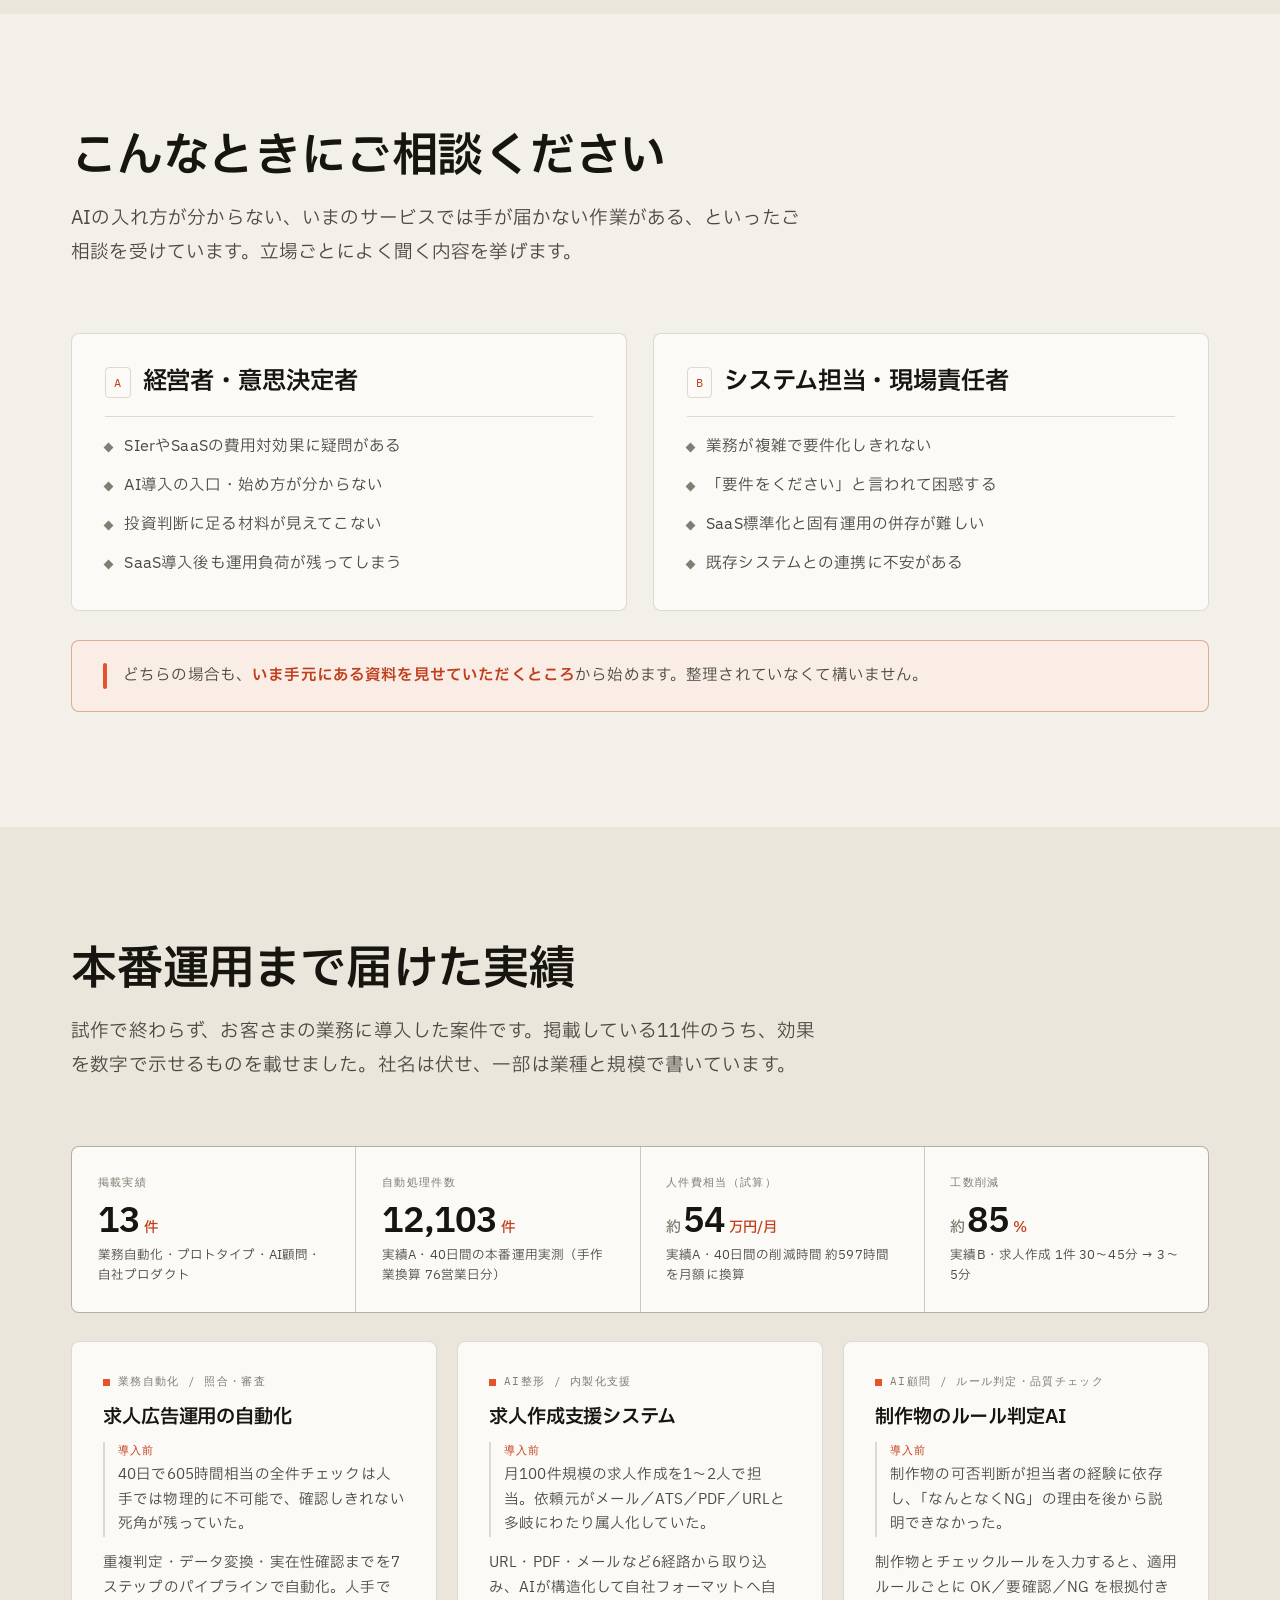
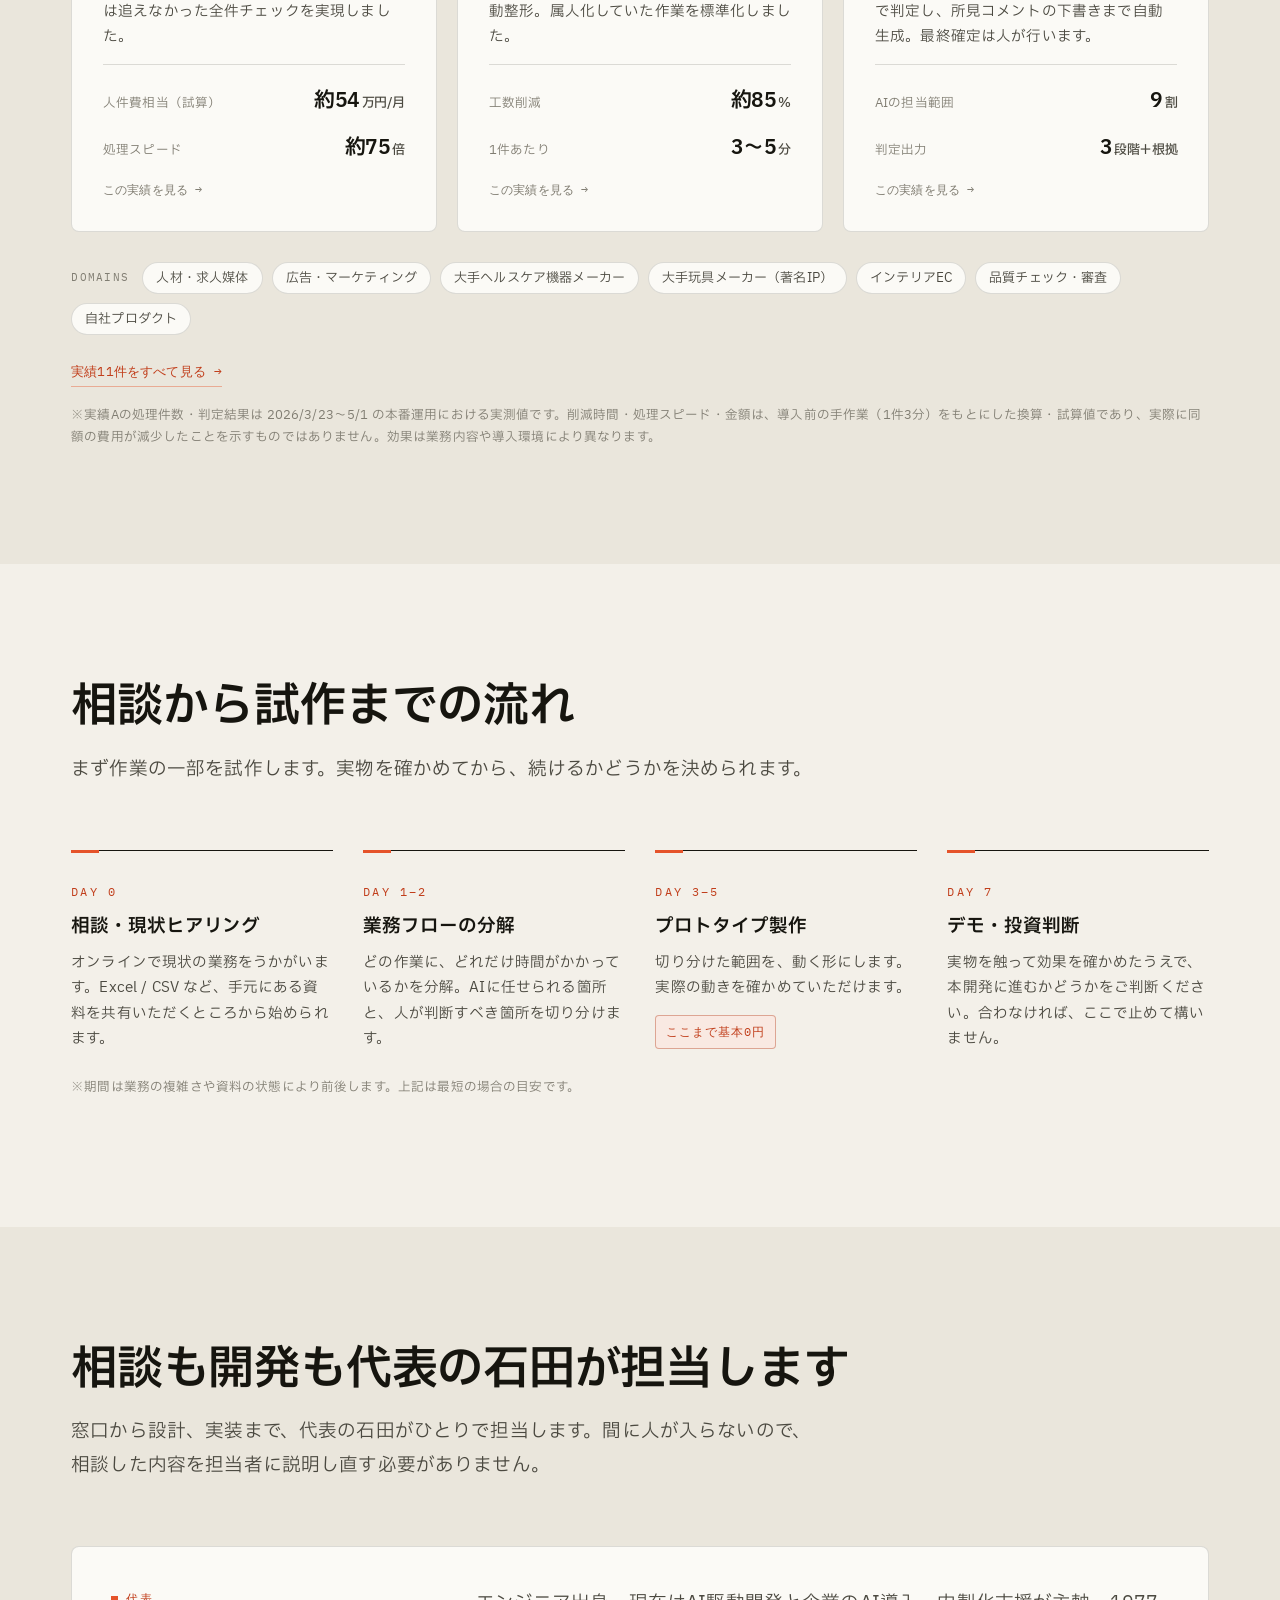
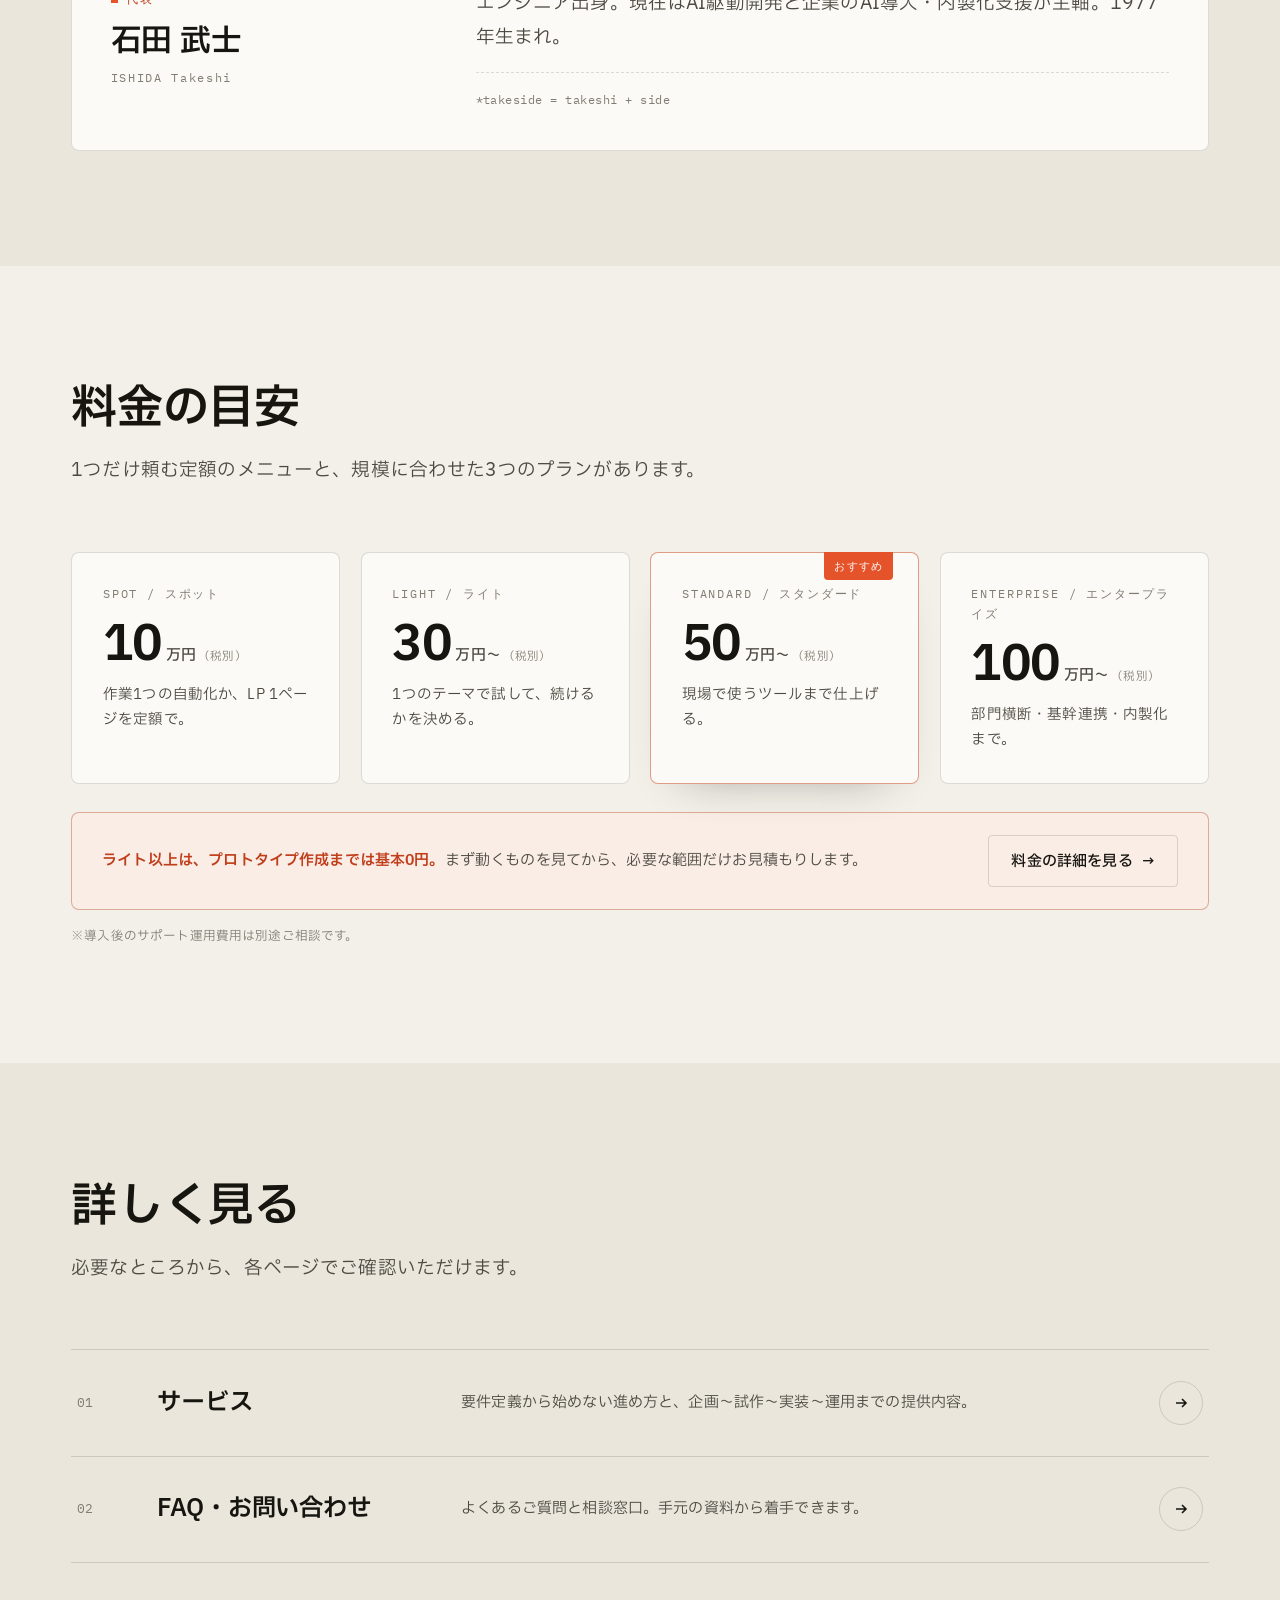
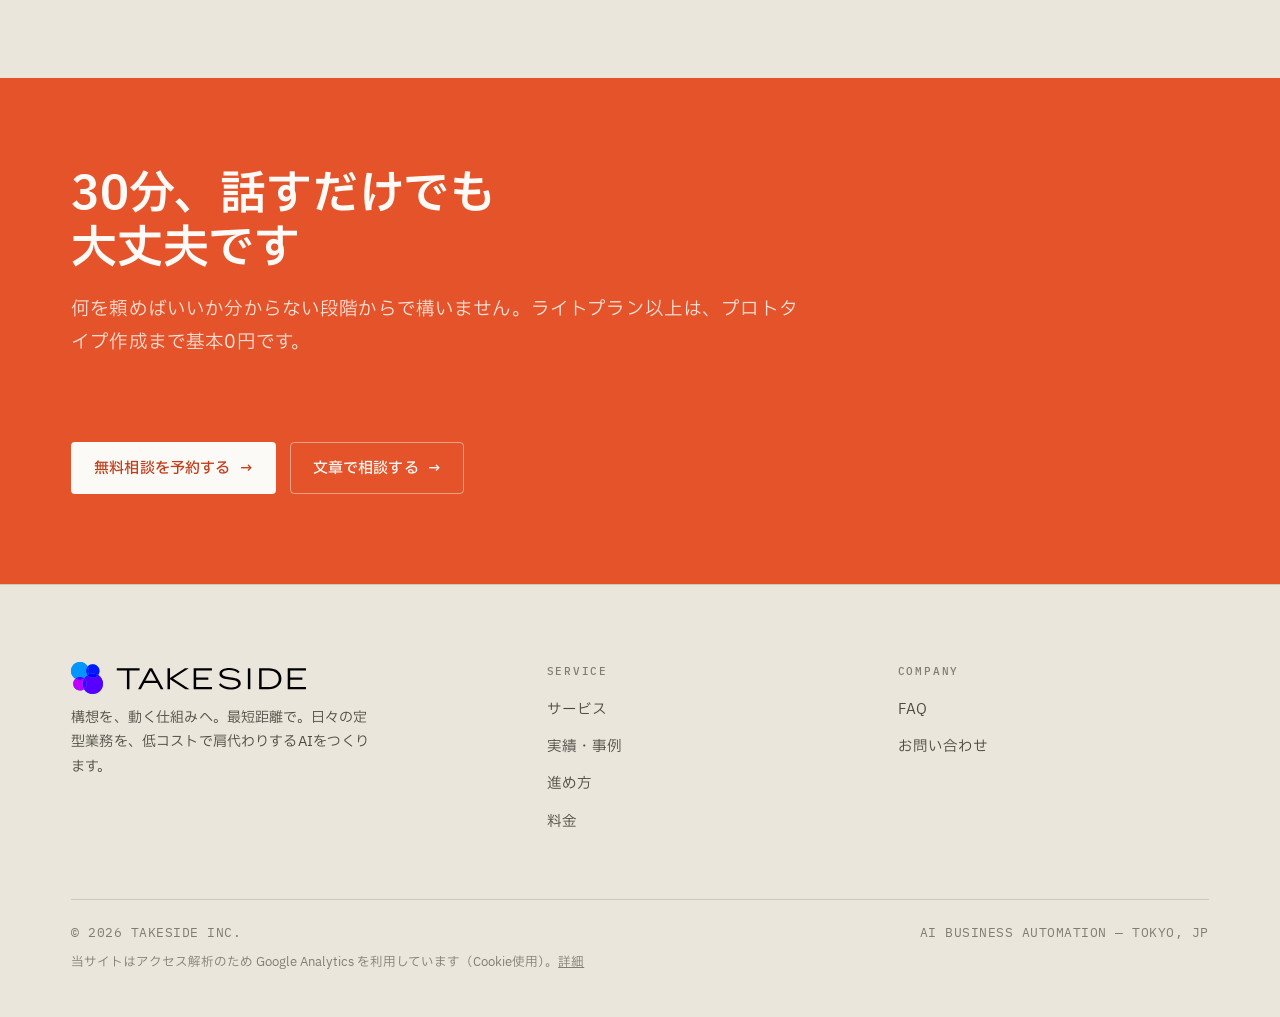
==== commit 6e4529bc: "feat: 実績からゴルフスコアのアプリ・PWA事例を外し、掲載件数を11件に更新 - 実績ページから実績L（ゴルフスコア管理PWA）と実績N（ゴルフスコア手帳）を削除し、番号を01〜11/11に振り" ====
--- a/index.html
+++ b/index.html
@@ -23,7 +23,7 @@
 <meta property="og:url" content="https://takeside.co.jp/" />
 <meta property="og:title" content="毎回同じ手作業をAIで減らします | テイクサイド株式会社" />
 <meta property="og:description" content="テイクサイド株式会社 — 採用・バックオフィスから開発・品質管理まで、議事録・経費・請求などの定型業務をAIエージェントが自動化・代行。要件定義から始めず、まず動くものを最短1週間で。低コストで業務を肩代わりするAIをつくります。" />
-<meta property="og:image" content="https://takeside.co.jp/og-image.png" />
+<meta property="og:image" content="https://takeside.co.jp/og-image.png?v=2" />
 <meta property="og:image:width" content="1200" />
 <meta property="og:image:height" content="630" />
 <meta property="og:image:alt" content="テイクサイド株式会社 — その作業、AIに任せませんか。プロトタイプ作成まで基本0円・最短1週間でデモ。" />
@@ -32,7 +32,7 @@
 <meta name="twitter:card" content="summary_large_image" />
 <meta name="twitter:title" content="毎回同じ手作業をAIで減らします | テイクサイド株式会社" />
 <meta name="twitter:description" content="テイクサイド株式会社 — 採用・バックオフィスから開発・品質管理まで、議事録・経費・請求などの定型業務をAIエージェントが自動化・代行。要件定義から始めず、まず動くものを最短1週間で。低コストで業務を肩代わりするAIをつくります。" />
-<meta name="twitter:image" content="https://takeside.co.jp/og-image.png" />
+<meta name="twitter:image" content="https://takeside.co.jp/og-image.png?v=2" />
 
 <link rel="icon" type="image/svg+xml" href="favicon.svg" />
 <link rel="icon" type="image/png" sizes="32x32" href="favicon-32.png" />
@@ -54,7 +54,7 @@
   "alternateName": "TAKESIDE INC.",
   "url": "https://takeside.co.jp/",
   "logo": "https://takeside.co.jp/logo-takeside-color.png",
-  "image": "https://takeside.co.jp/og-image.png",
+  "image": "https://takeside.co.jp/og-image.png?v=2",
   "description": "中小企業向けAI業務自動化・代行 & プロトタイプ・ツール開発。要件定義から始めず、まず動くプロトタイプを作り、実物を見ながら投資判断できる進め方を提供。",
   "email": "takeshi.ishida@takeside.co.jp",
   "address": {
@@ -166,7 +166,7 @@
       </ul>
     </div>
 
-    <!-- 実績カード：作り物の図ではなく、実績ページの実測値とアプリの実画面を置く -->
+    <!-- 実績カード：作り物の図ではなく、実績ページの実測値を置く -->
     <aside class="proof reveal" aria-label="実績の一部">
       <p class="proof-head">実際につくったものの一部</p>
       <ul class="proof-list">
@@ -180,13 +180,6 @@
           <span class="pf-v">3〜5分</span>
           <span class="pf-n">1件あたり。以前は30〜45分かかっていた作業</span>
         </a></li>
-        <li class="proof-app"><a href="works.html#work-n">
-          <img src="img/works/golfscore-03-scorecard.jpg" width="478" height="1040" alt="ゴルフスコア手帳のスコアカード画面" />
-          <span class="pf-t">
-            <span class="pf-k">自社アプリ<span class="keep">「ゴルフスコア手帳」</span></span>
-            <span class="pf-n">2026年11月に App Store で公開。スコアとパットを記録するiPhoneアプリ</span>
-          </span>
-        </a></li>
       </ul>
       <p class="proof-note">社名は伏せています。詳しくは実績ページに載せています。</p>
     </aside>
@@ -274,7 +267,7 @@
   <div class="wrap">
     <div class="section-head">
       <h2 class="h2">本番運用まで届けた実績</h2>
-      <p class="lead">試作で終わらず、お客さまの業務に導入した案件です。掲載している13件のうち、効果を数字で示せるものを載せました。社名は伏せ、一部は業種と規模で書いています。</p>
+      <p class="lead">試作で終わらず、お客さまの業務に導入した案件です。掲載している11件のうち、効果を数字で示せるものを載せました。社名は伏せ、一部は業種と規模で書いています。</p>
     </div>
 
     <!-- 実績の「総量」を先に置く。カード3枚だけだと“たまたま良い案件”に見えるため -->
@@ -351,7 +344,7 @@
       <span class="d">自社プロダクト</span>
     </div>
 
-    <a class="wk-all" href="works.html">実績13件をすべて見る →</a>
+    <a class="wk-all" href="works.html">実績11件をすべて見る →</a>
     <p class="wk-note">※実績Aの処理件数・判定結果は 2026/3/23〜5/1 の本番運用における実測値です。削減時間・処理スピード・金額は、導入前の手作業（1件3分）をもとにした換算・試算値であり、実際に同額の費用が減少したことを示すものではありません。効果は業務内容や導入環境により異なります。</p>
   </div>
 </section>
--- a/styles.css
+++ b/styles.css
@@ -241,9 +241,6 @@
 .pf-k { font-size: 14px; font-weight: 600; }
 .pf-v { font-family: var(--font-en); font-size: clamp(18px, 1.9vw, 22px); font-weight: 600; color: var(--accent-2); white-space: nowrap; grid-row: span 2; text-align: right; }
 .pf-n { font-size: 12.5px; color: var(--ink-3); }
-.proof-app a { display: flex; gap: 16px; align-items: center; }
-.proof-app img { width: 72px; height: 112px; object-fit: cover; object-position: top; border-radius: 8px; border: 1px solid var(--line); flex: none; }
-.pf-t { display: flex; flex-direction: column; gap: 4px; }
 .pf-k .keep { display: inline-block; }
 .proof-note { font-size: 11.5px; color: var(--ink-3); margin: 6px 0 0; line-height: 1.6; }
 
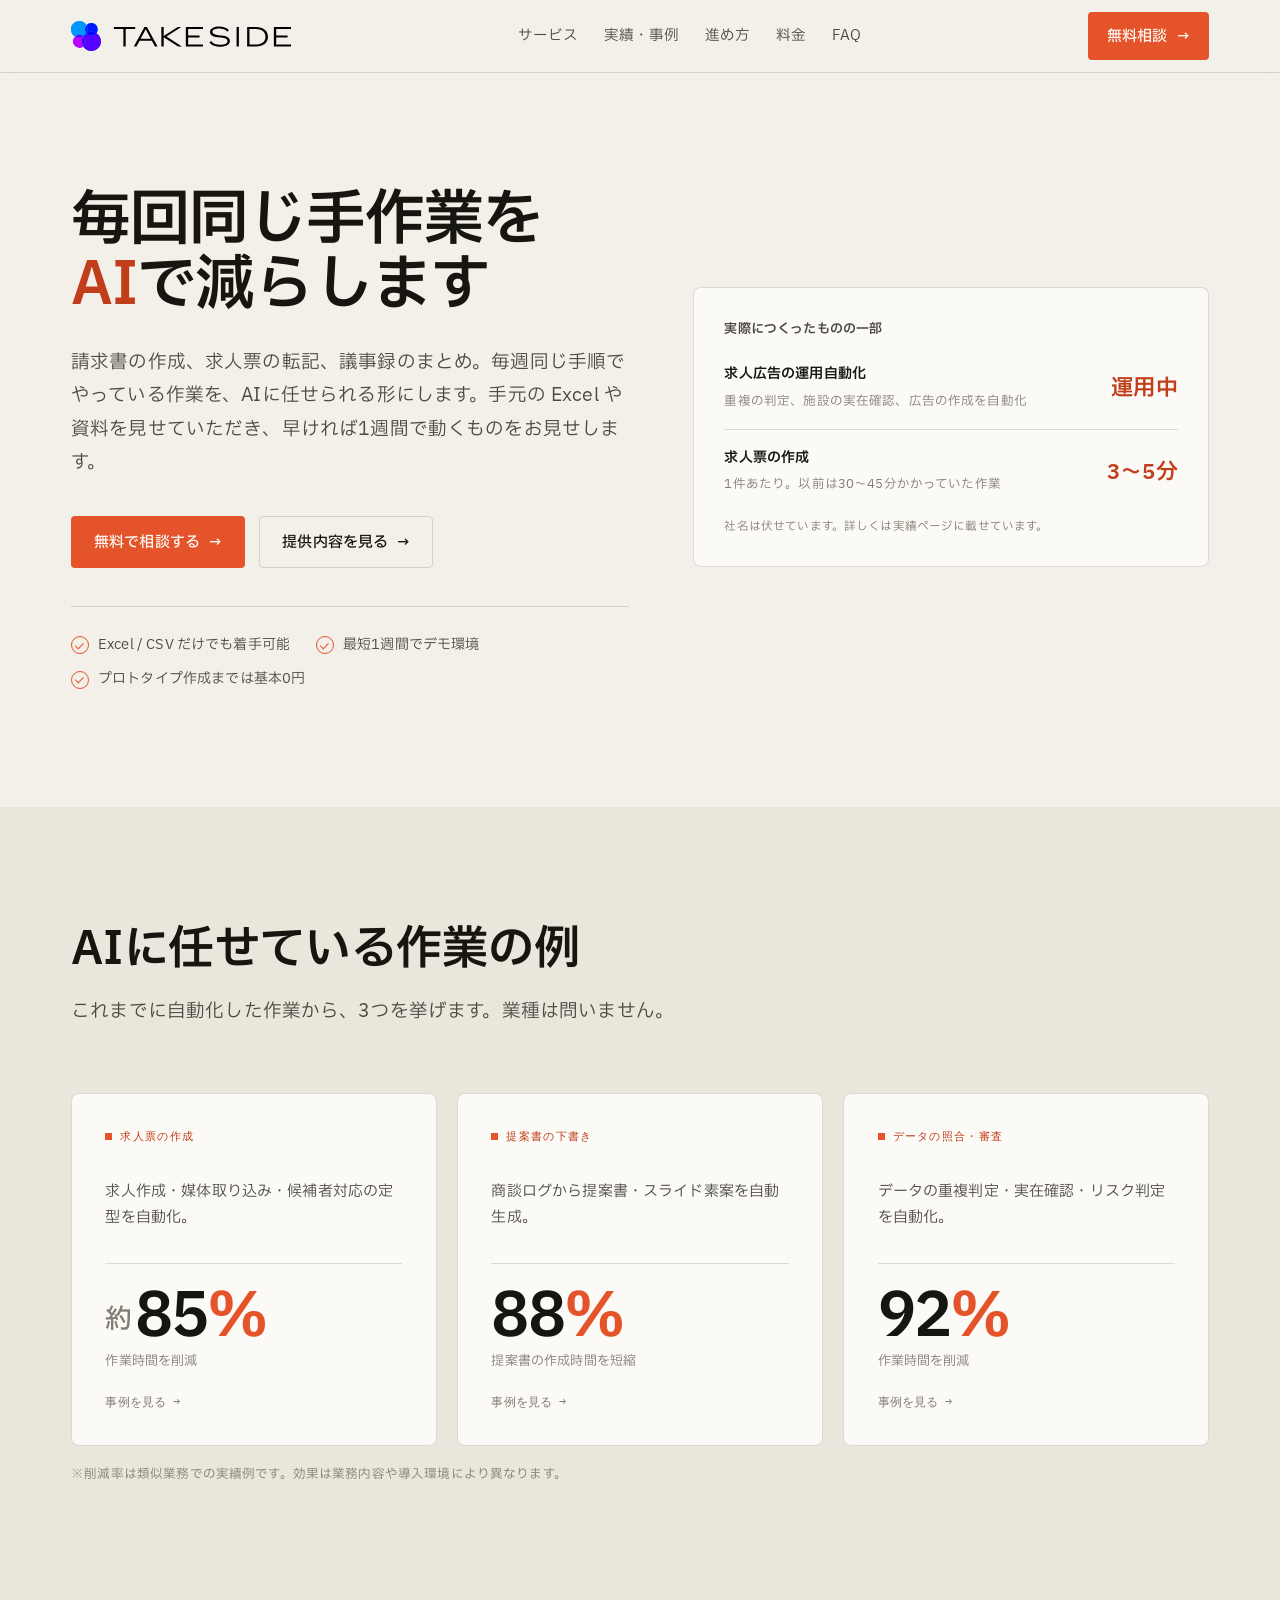
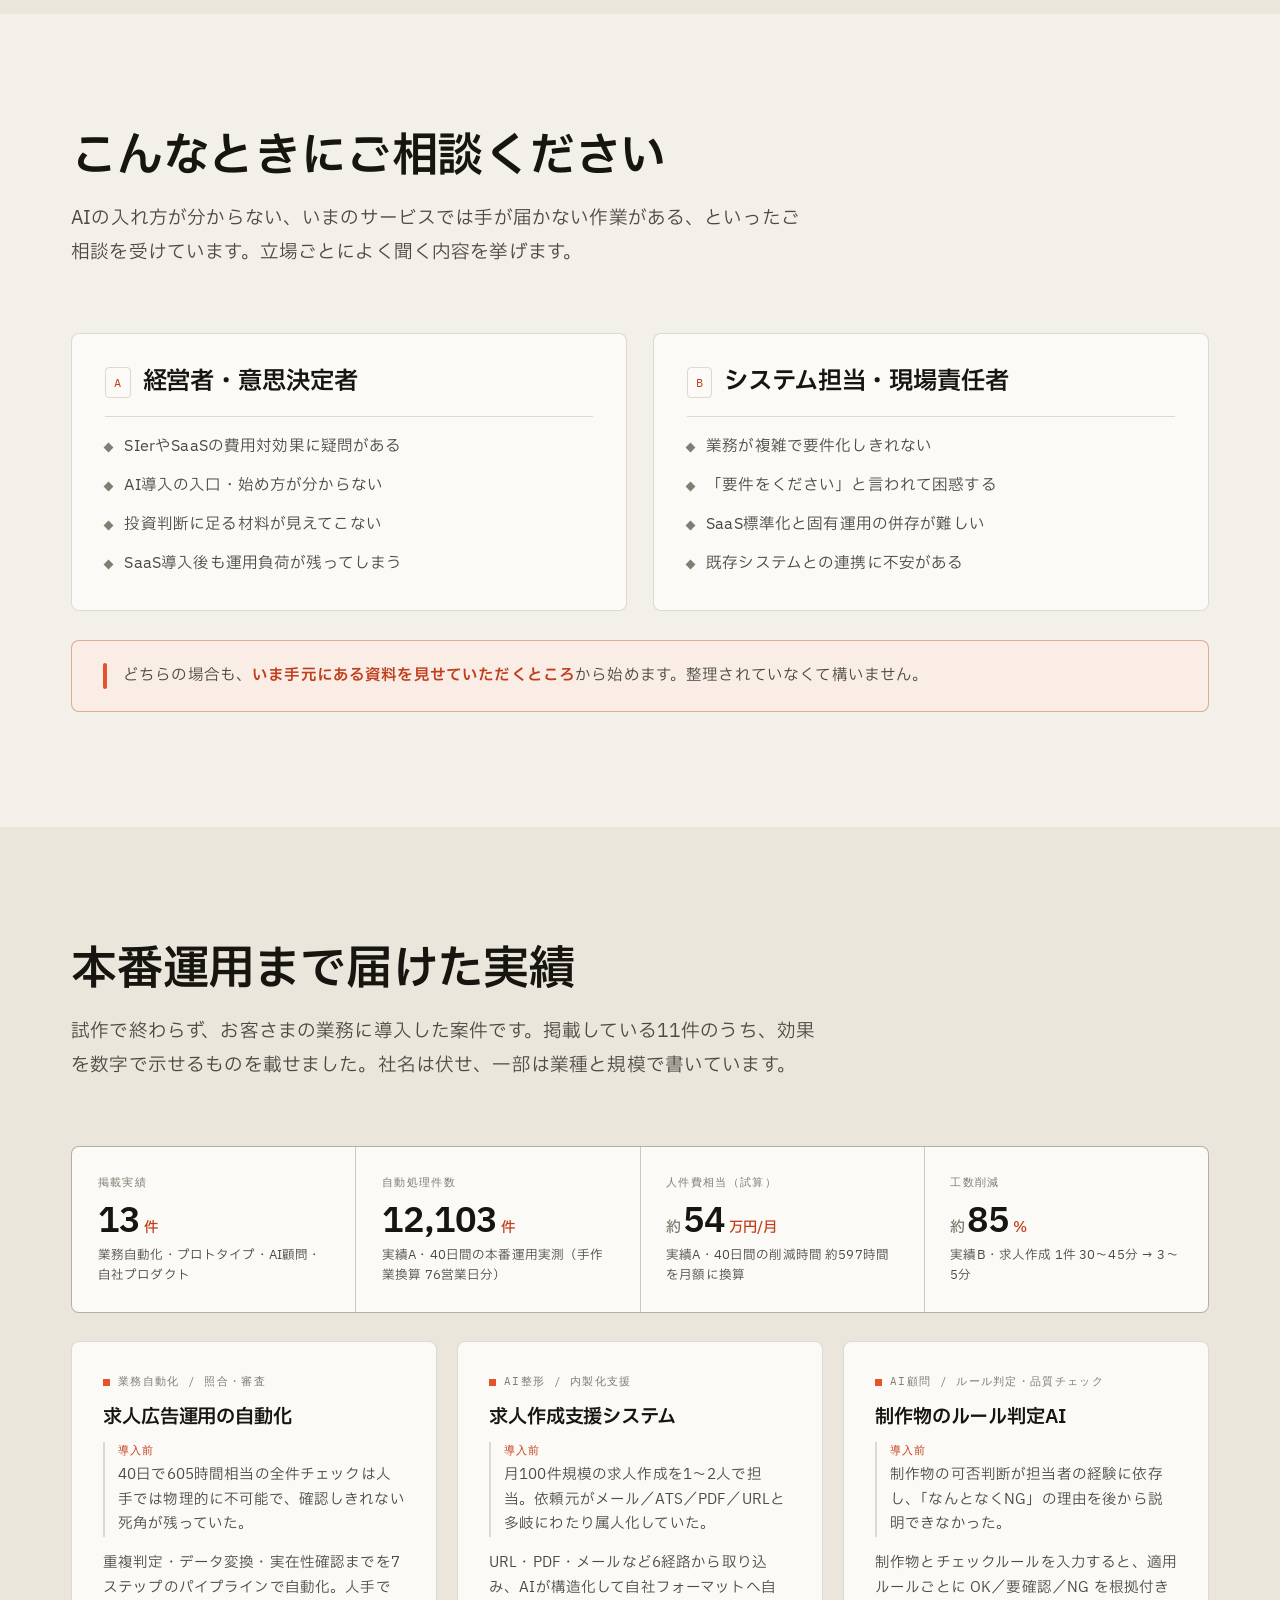
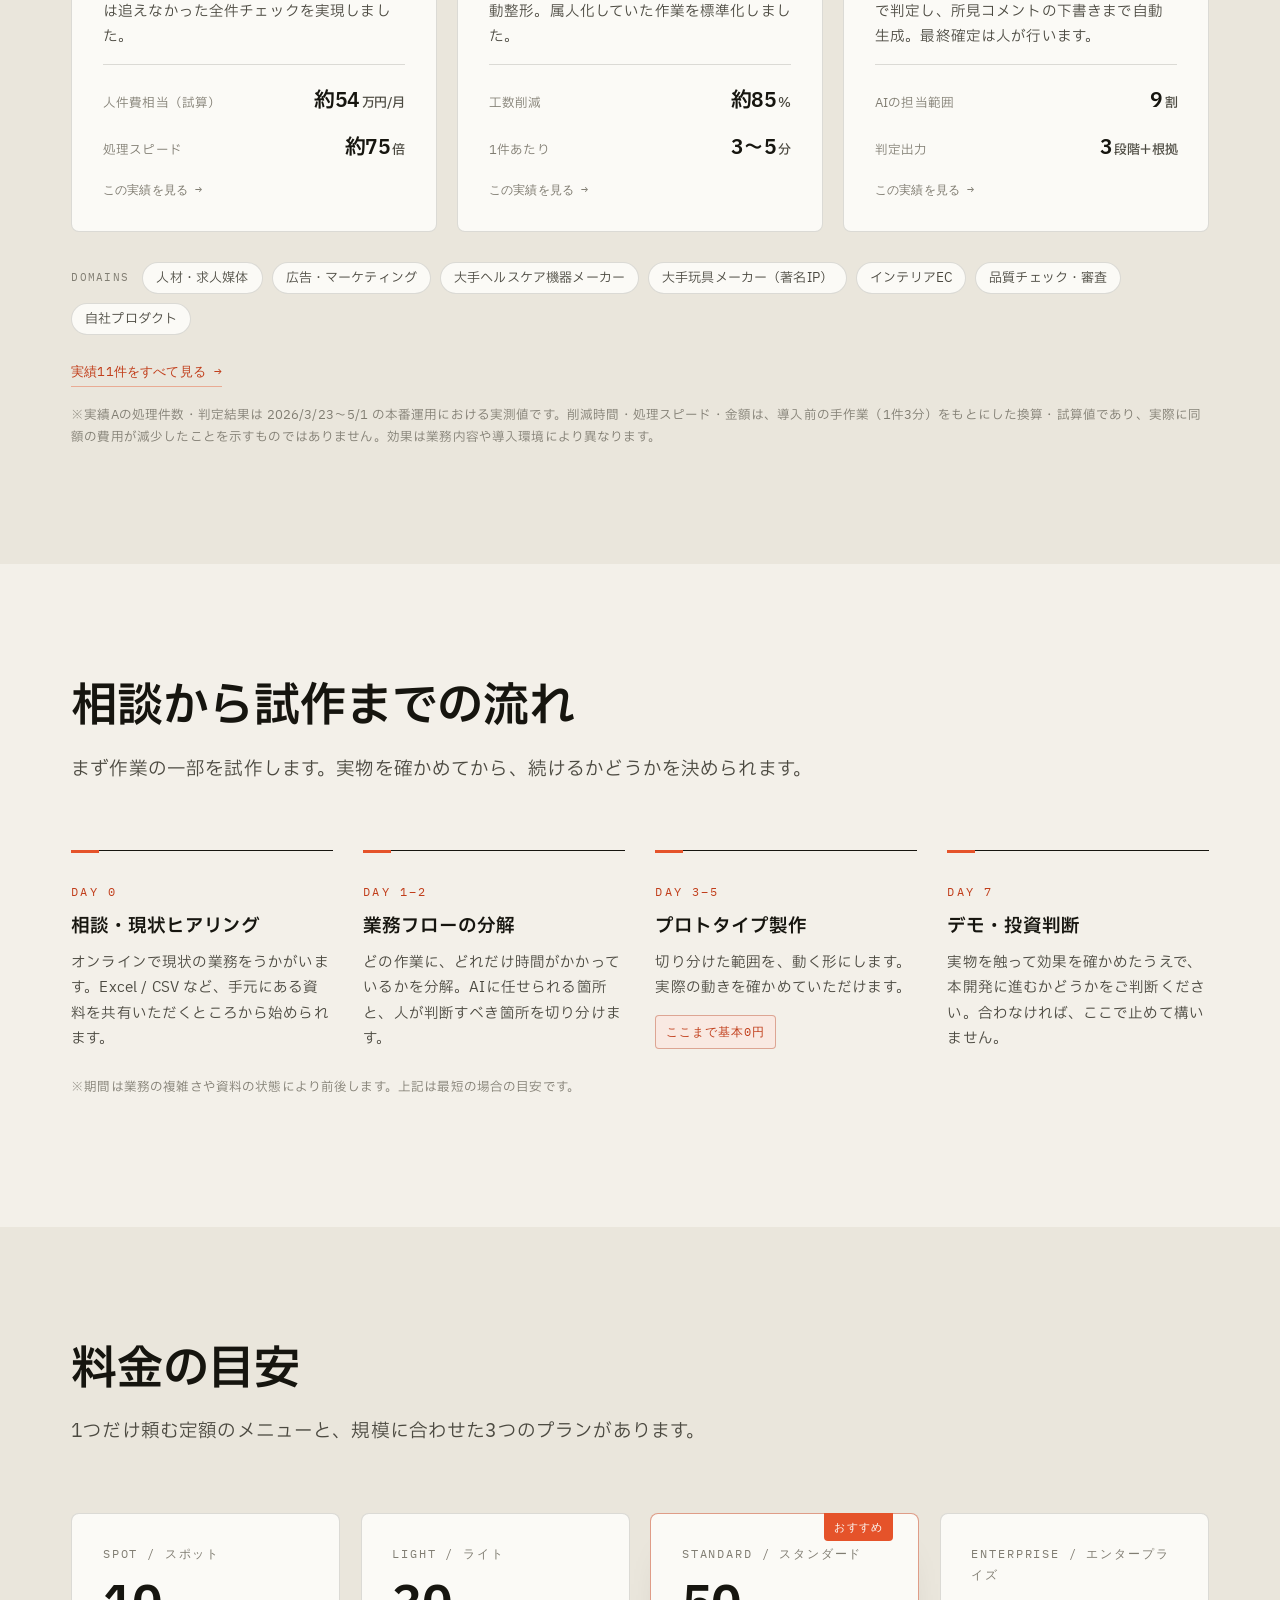
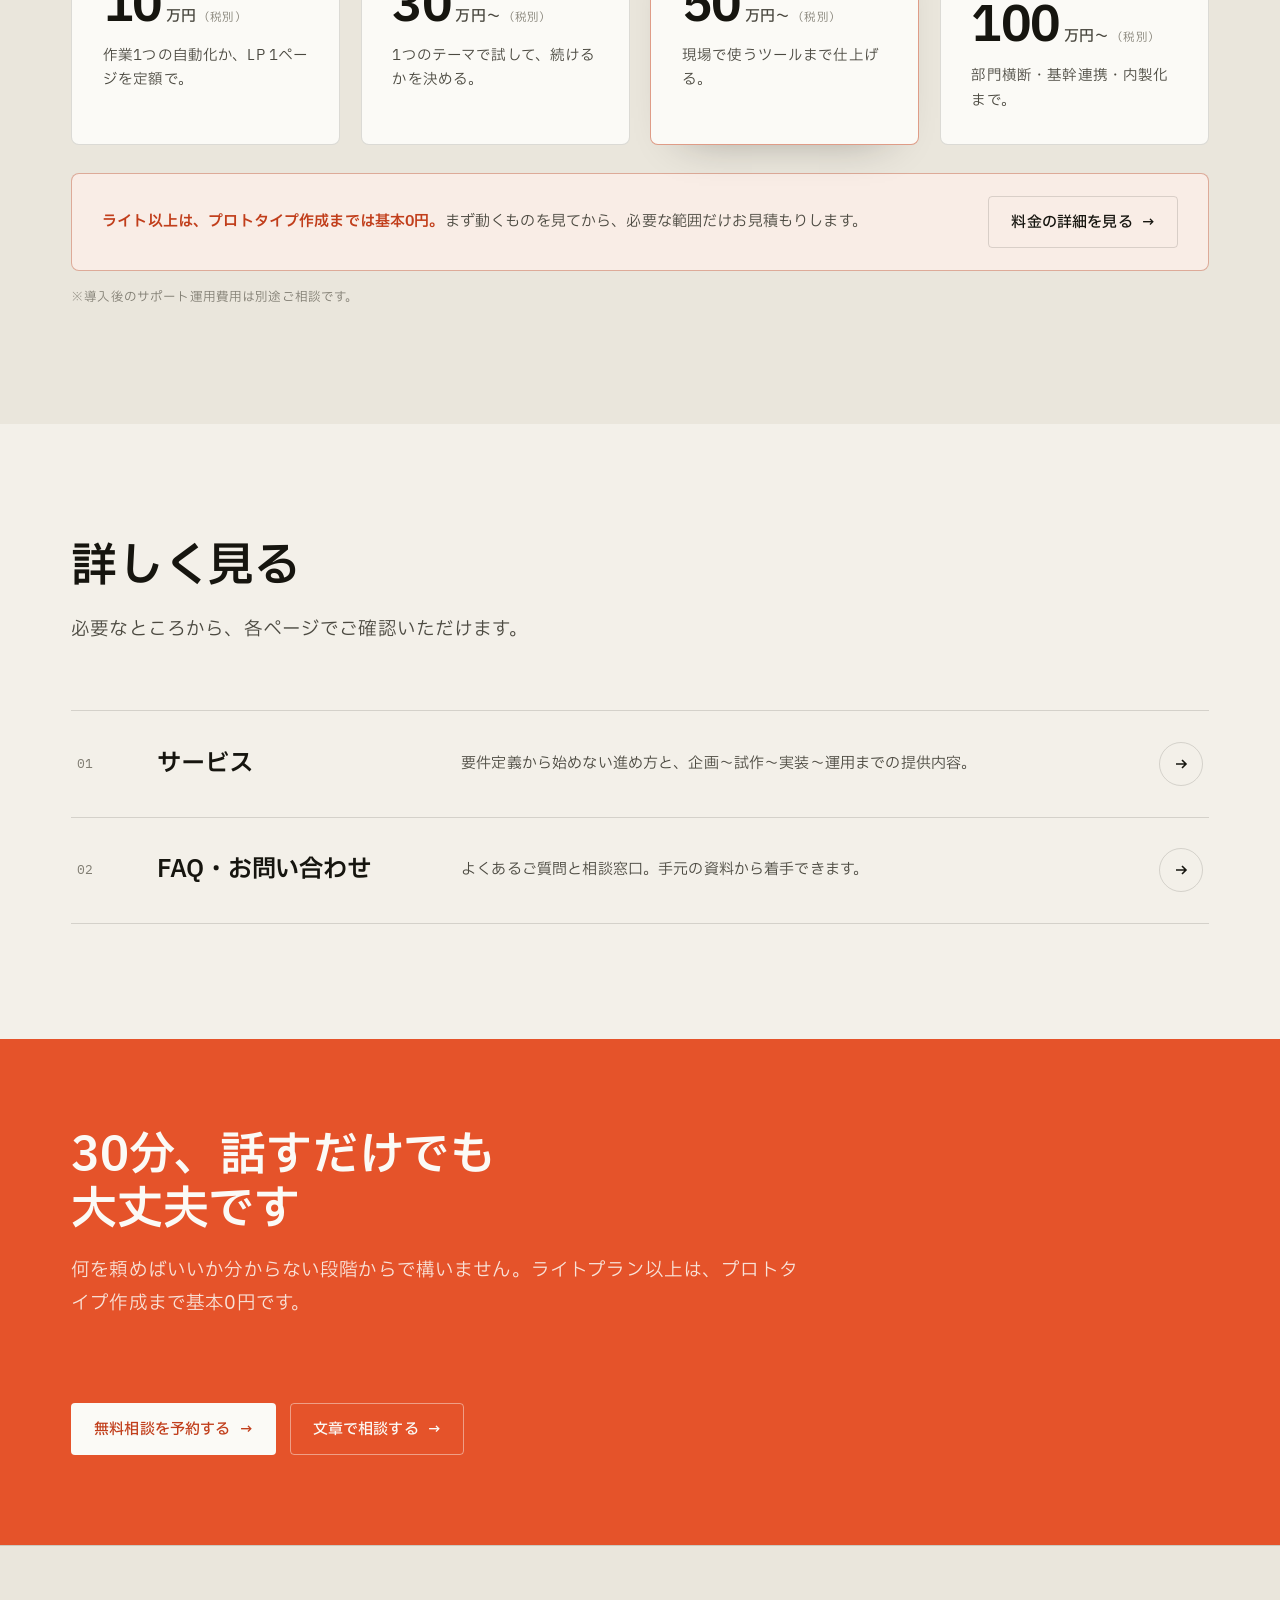
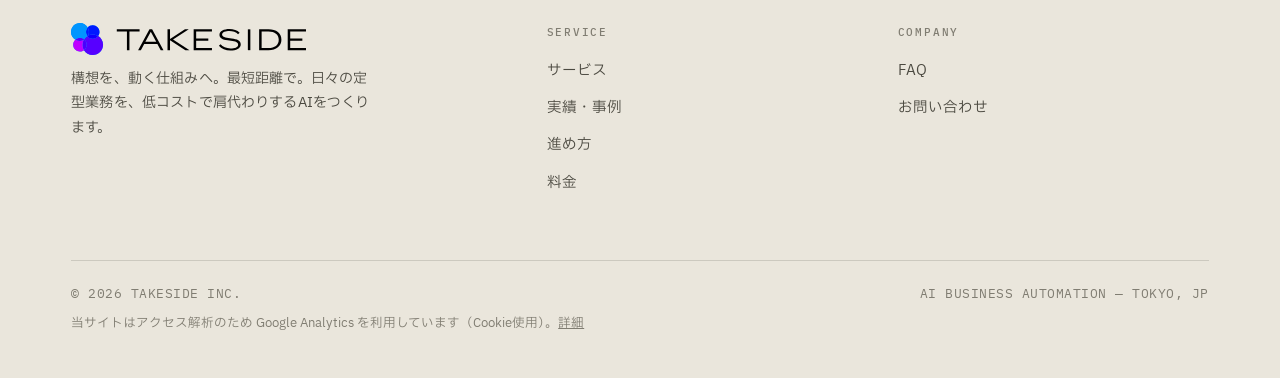
==== commit d8fa4506: "feat: トップページから代表紹介のセクションを外す - 「相談も開発も代表の石田が担当します」のセクションと専用CSSを削除 - 同色の帯が隣り合わないよう、料金の目安を沈み側・詳しく見るを地色に" ====
--- a/index.html
+++ b/index.html
@@ -384,28 +384,6 @@
   </div>
 </section>
 
-<!-- ============================ ABOUT ============================ -->
-<section class="section about" id="about">
-  <div class="wrap">
-    <div class="section-head">
-      <h2 class="h2">相談も開発も代表の石田が担当します</h2>
-      <p class="lead">窓口から設計、実装まで、代表の石田がひとりで担当します。間に人が入らないので、相談した内容を担当者に説明し直す必要がありません。</p>
-    </div>
-
-    <div class="ab reveal">
-      <div class="ab-id">
-        <span class="ab-role">代表</span>
-        <h3 class="ab-name">石田 武士</h3>
-        <span class="ab-name-en">ISHIDA Takeshi</span>
-      </div>
-      <div class="ab-body">
-        <p>エンジニア出身。現在はAI駆動開発と企業のAI導入・内製化支援が主軸。1977年生まれ。</p>
-        <p class="ab-note">*takeside = takeshi + side</p>
-      </div>
-    </div>
-  </div>
-</section>
-
 <!-- ============================ PRICING ============================ -->
 <section class="section pricing-teaser" id="pricing">
   <div class="wrap">
--- a/styles.css
+++ b/styles.css
@@ -463,36 +463,10 @@
 .proc-note { font-size: 12.5px; color: var(--ink-3); margin-top: 26px; }
 
 /* =========================================================================
-   ABOUT  (sunken band / 代表紹介)
-   ========================================================================= */
-.section.about { background: var(--paper-2); }
-.ab {
-  display: grid; grid-template-columns: minmax(200px, 0.8fr) minmax(0, 1.7fr);
-  gap: clamp(24px, 3vw, 52px);
-  background: var(--paper-3); border: 1px solid var(--line); border-radius: 8px;
-  padding: clamp(26px, 3vw, 44px);
-}
-.ab-role {
-  display: inline-flex; align-items: center; gap: 8px;
-  font-family: var(--font-mono); font-size: 11.5px; letter-spacing: .18em;
-  text-transform: uppercase; color: var(--accent-2);
-}
-.ab-role::before { content: ""; width: 7px; height: 7px; background: var(--accent); flex: none; }
-.ab-name { font-size: clamp(24px, 2.4vw, 32px); margin-top: 12px; }
-.ab-name-en {
-  display: block; margin-top: 7px; font-family: var(--font-mono);
-  font-size: 12px; letter-spacing: .14em; color: var(--ink-3);
-}
-.ab-body p { margin: 0; font-size: var(--t-lead); line-height: 1.85; color: var(--ink-2); }
-/* .ab-body p より詳細度を上げないと注記までリード級(21px)で出てしまう */
-.ab-body .ab-note {
-  margin: 18px 0 0; padding-top: 16px; border-top: 1px dashed var(--line);
-  font-family: var(--font-mono); font-size: 12px; letter-spacing: .04em; color: var(--ink-3);
-}
-
-/* =========================================================================
    PRICING TEASER  (固定費プランの要約)
    ========================================================================= */
+/* 直前の Process（地色）と同色で隣り合わないよう、沈み側に置く */
+.section.pricing-teaser { background: var(--paper-2); }
 .pr-list { display: grid; grid-template-columns: repeat(3, 1fr); gap: clamp(16px, 1.6vw, 22px); }
 .pr {
   position: relative; background: var(--paper-3); border: 1px solid var(--line);
@@ -541,8 +515,6 @@
 /* =========================================================================
    EXPLORE
    ========================================================================= */
-/* About を挟んだぶん、以降の明暗が同色で隣り合わないよう Explore を沈み側に回している */
-.section.explore-band { background: var(--paper-2); }
 .explore-list { border-top: 1px solid var(--line); }
 .exp {
   display: grid; grid-template-columns: 56px minmax(180px, 280px) 1fr auto; gap: 24px; align-items: center;
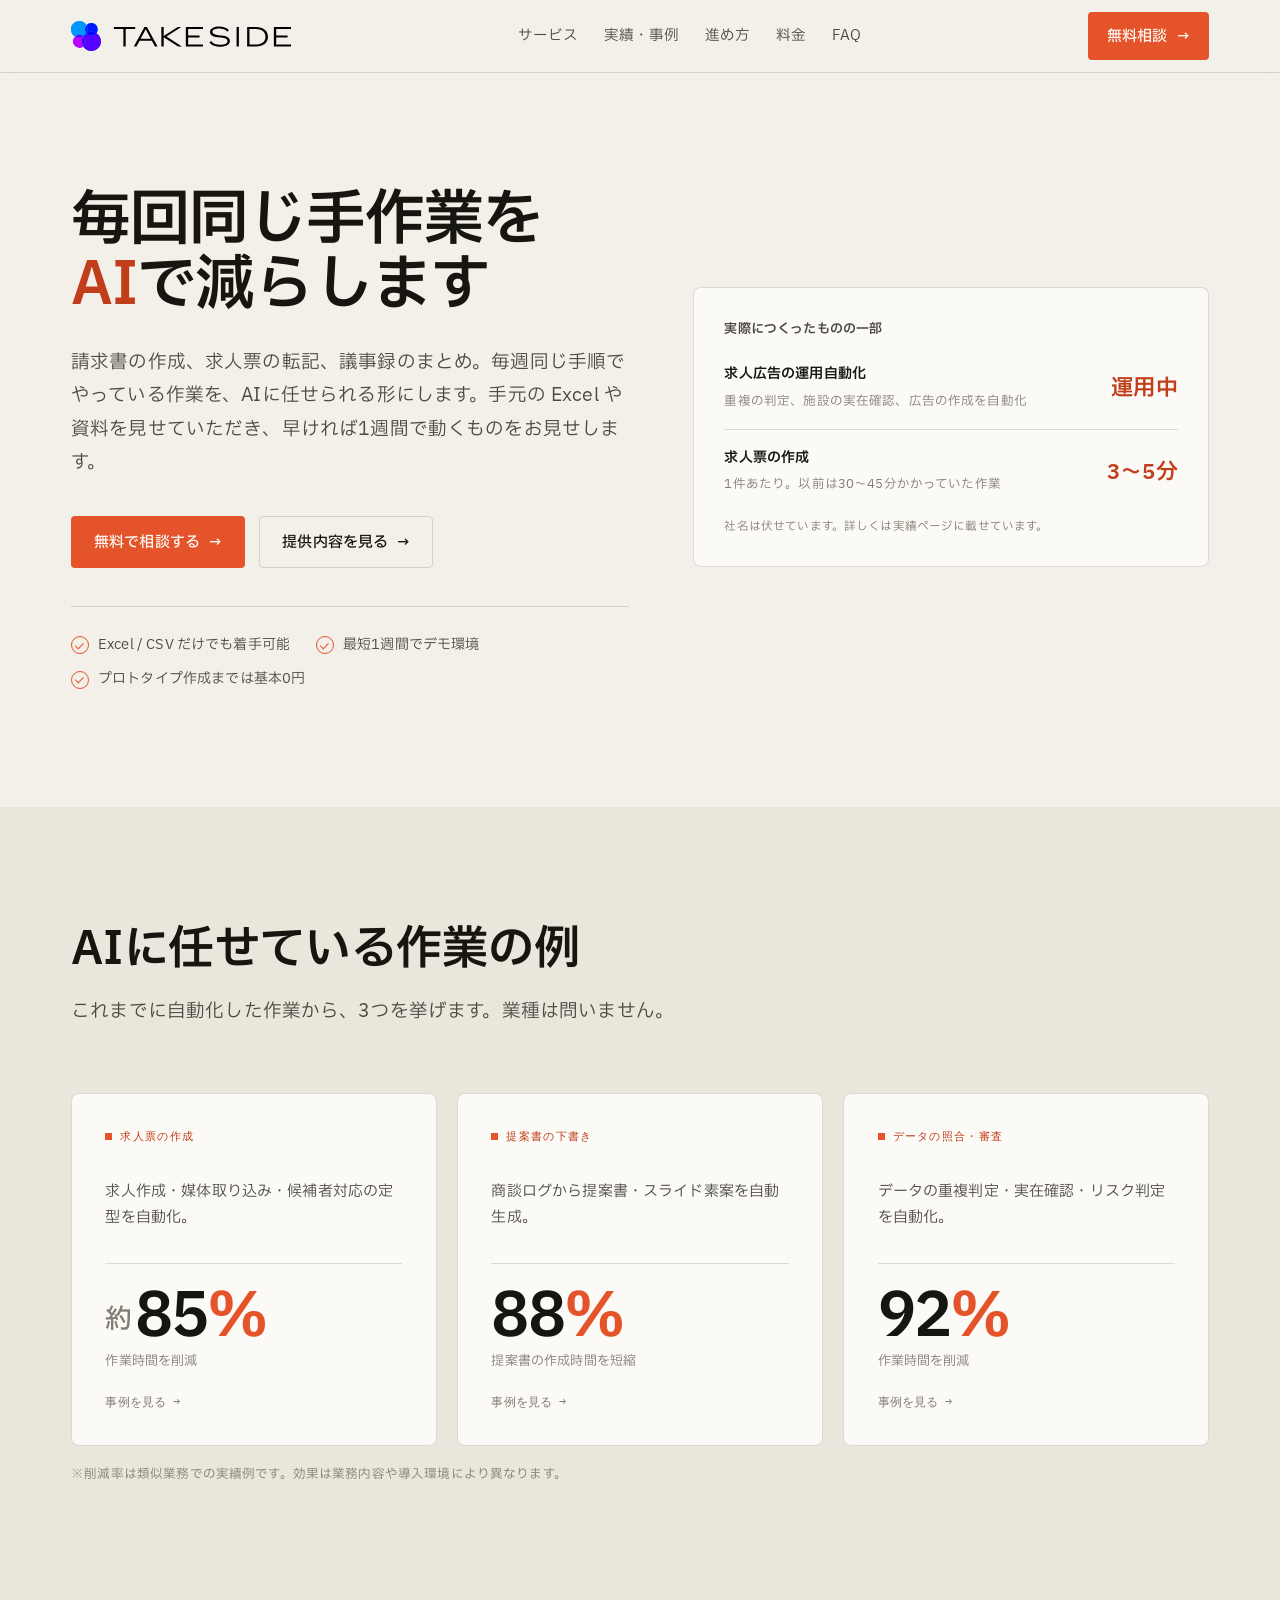
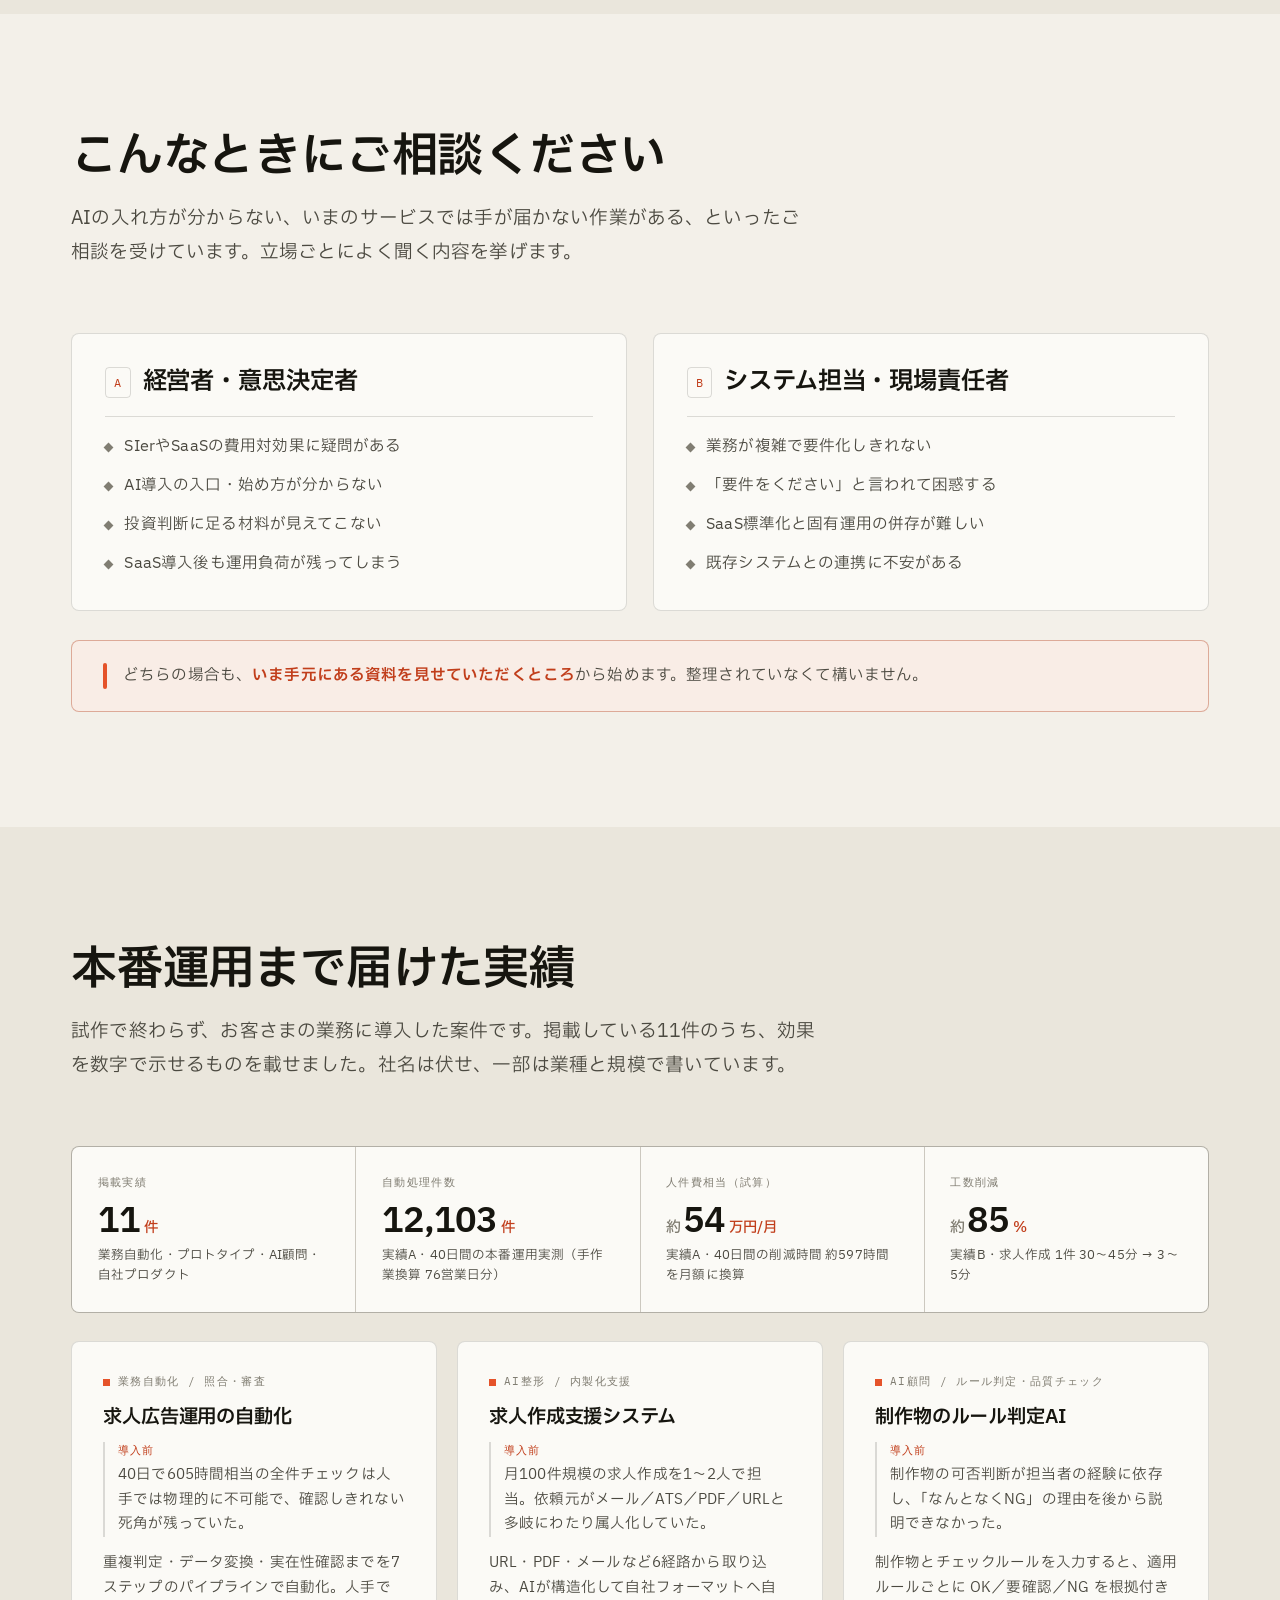
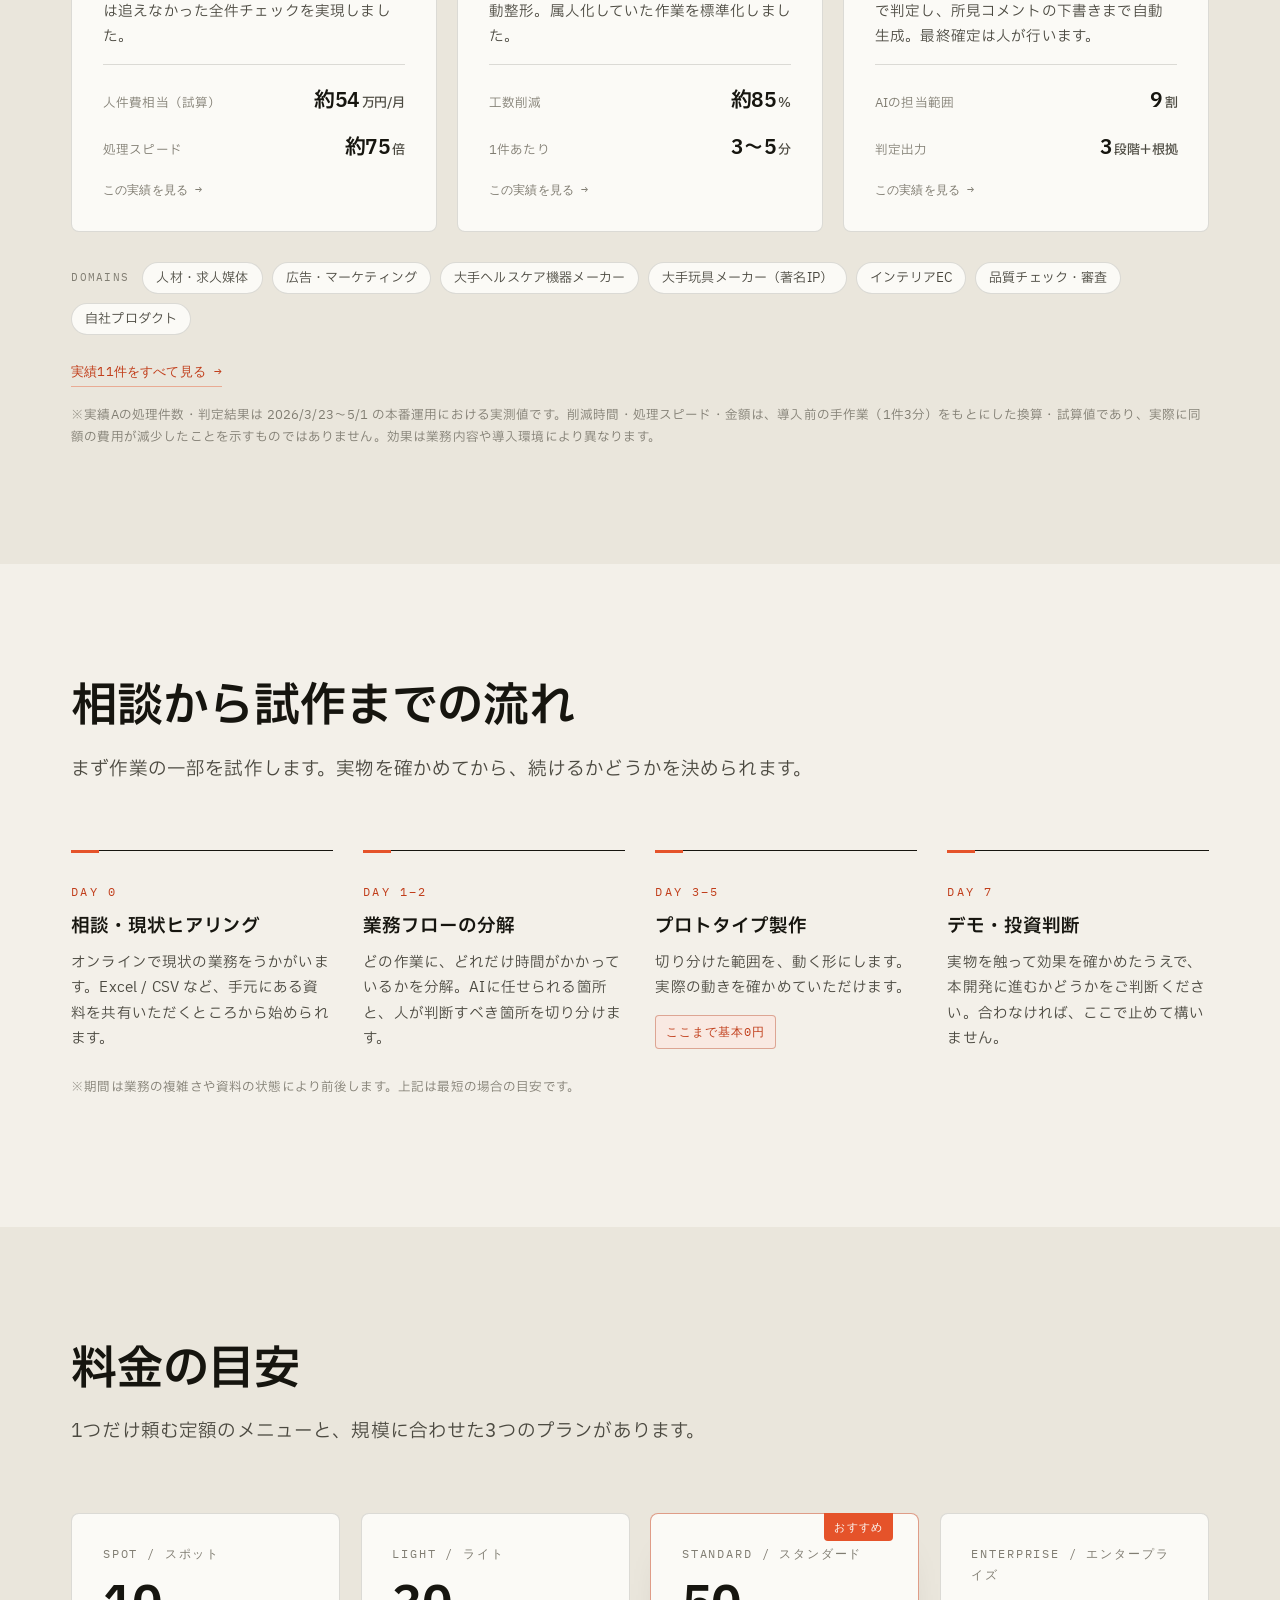
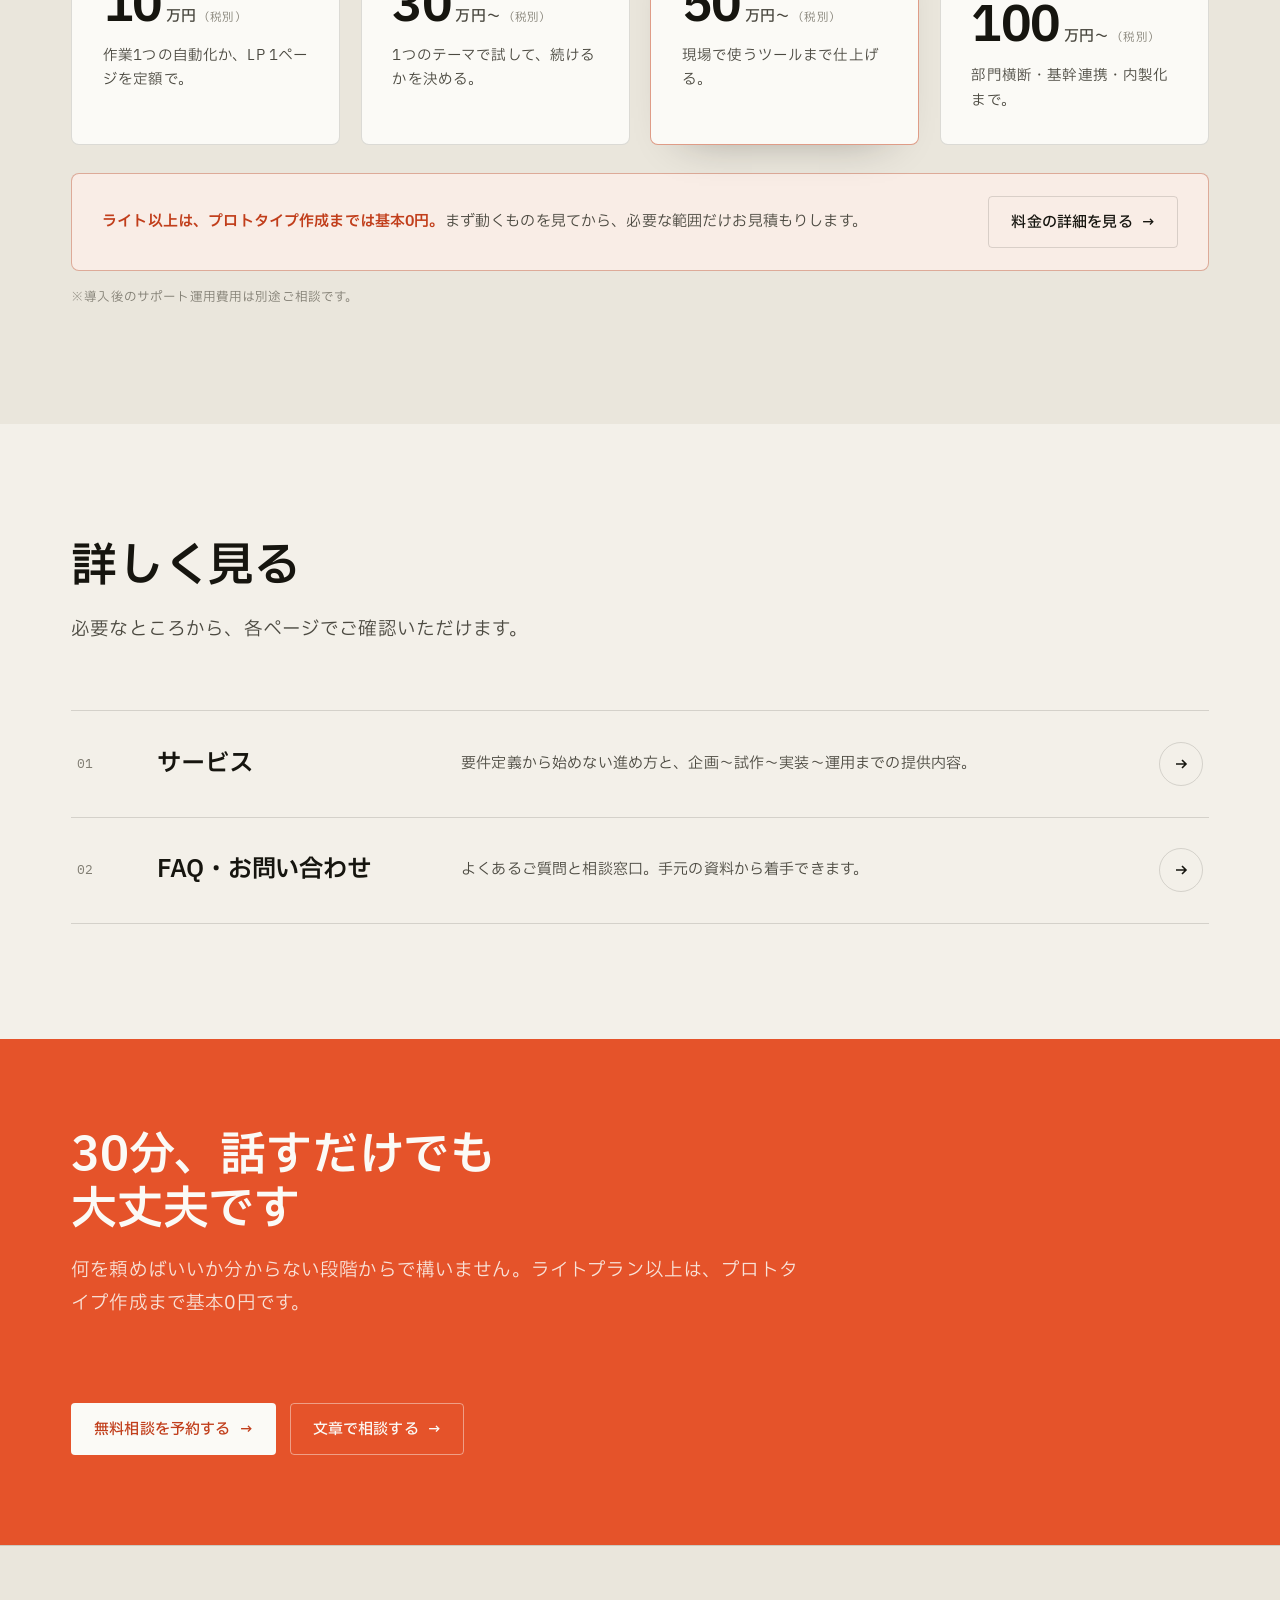
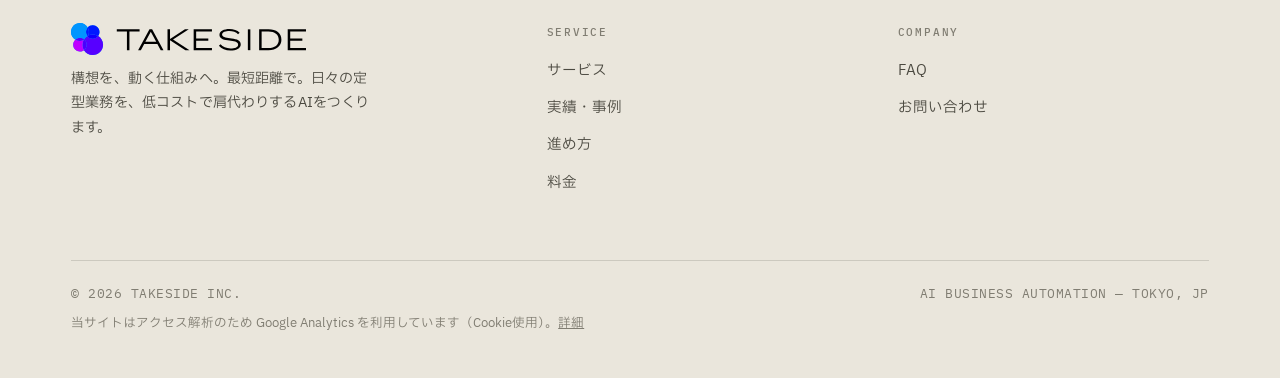
==== commit da88503b: "fix: トップの掲載実績の件数を11件に直す" ====
--- a/index.html
+++ b/index.html
@@ -274,7 +274,7 @@
     <div class="wk-figures reveal">
       <div class="wk-fig">
         <span class="k">掲載実績</span>
-        <span class="v">13<em>件</em></span>
+        <span class="v">11<em>件</em></span>
         <span class="s">業務自動化・プロトタイプ・AI顧問・自社プロダクト</span>
       </div>
       <div class="wk-fig">
